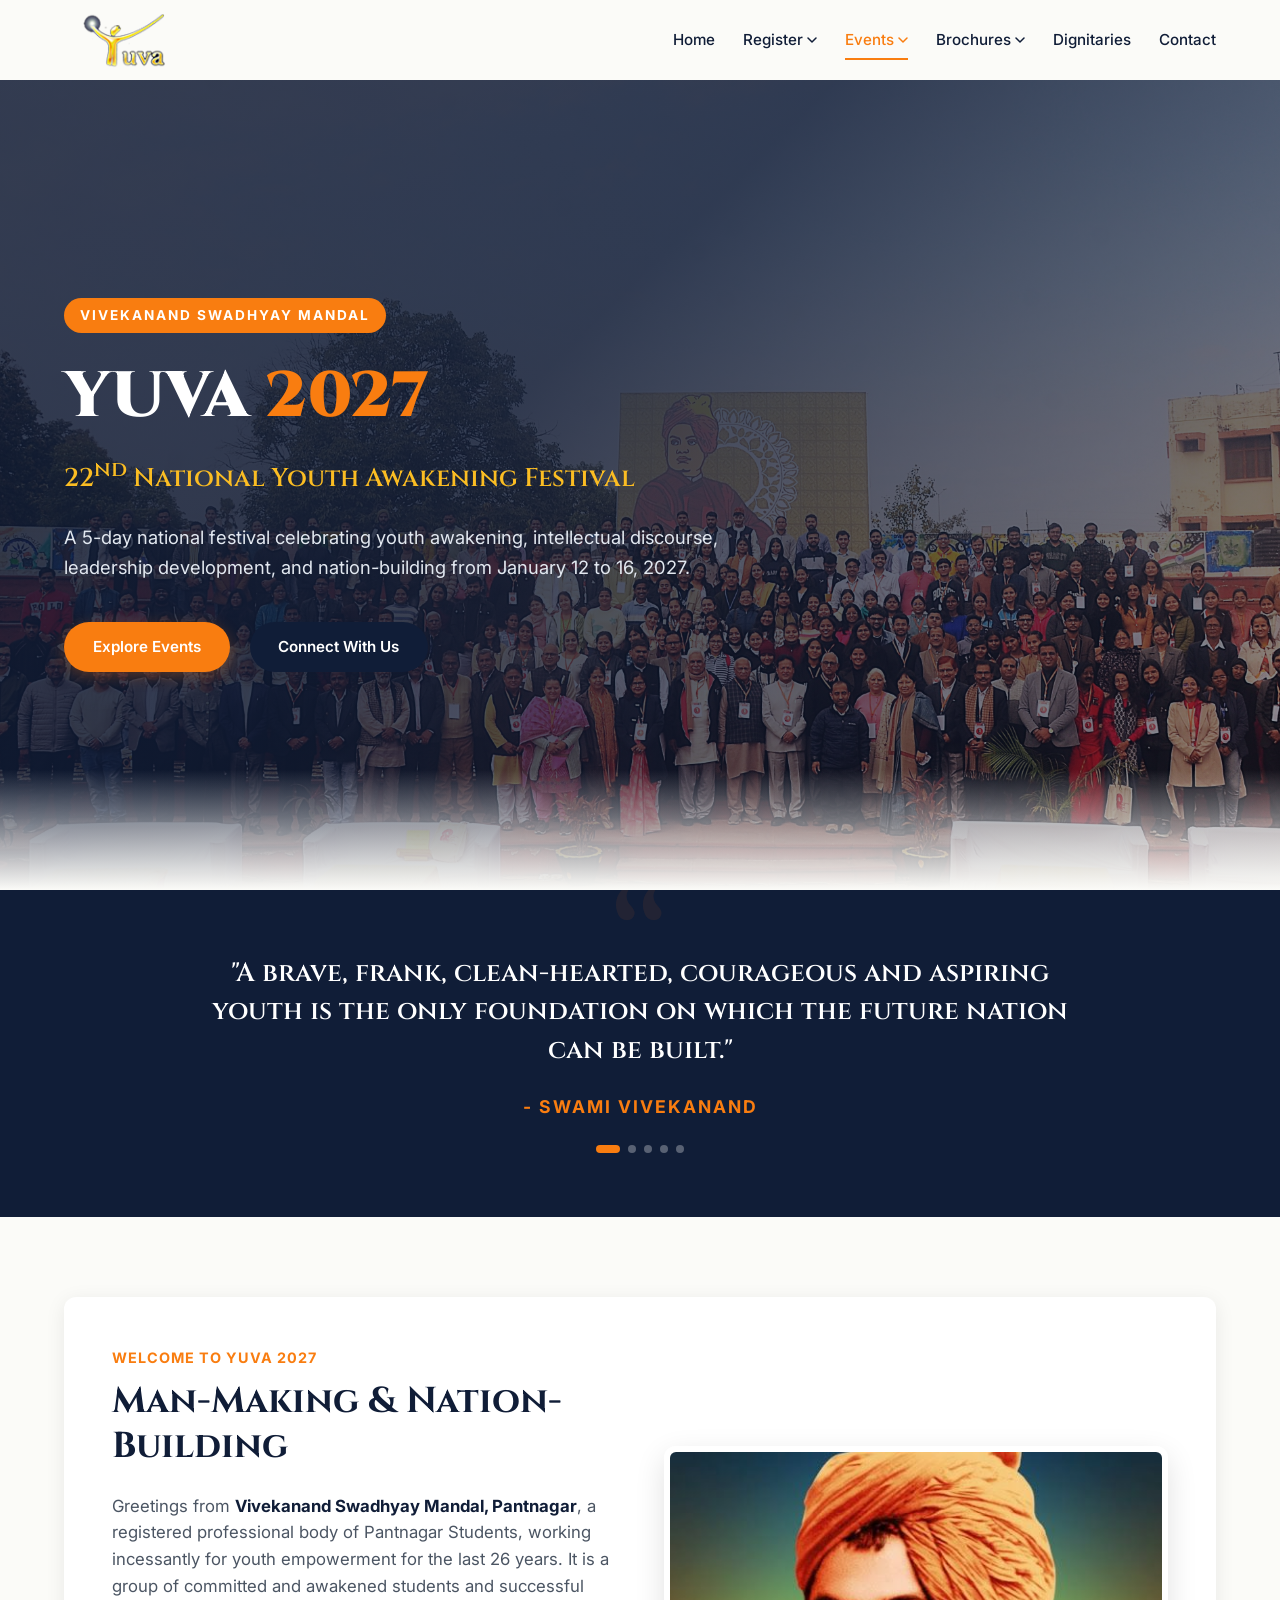
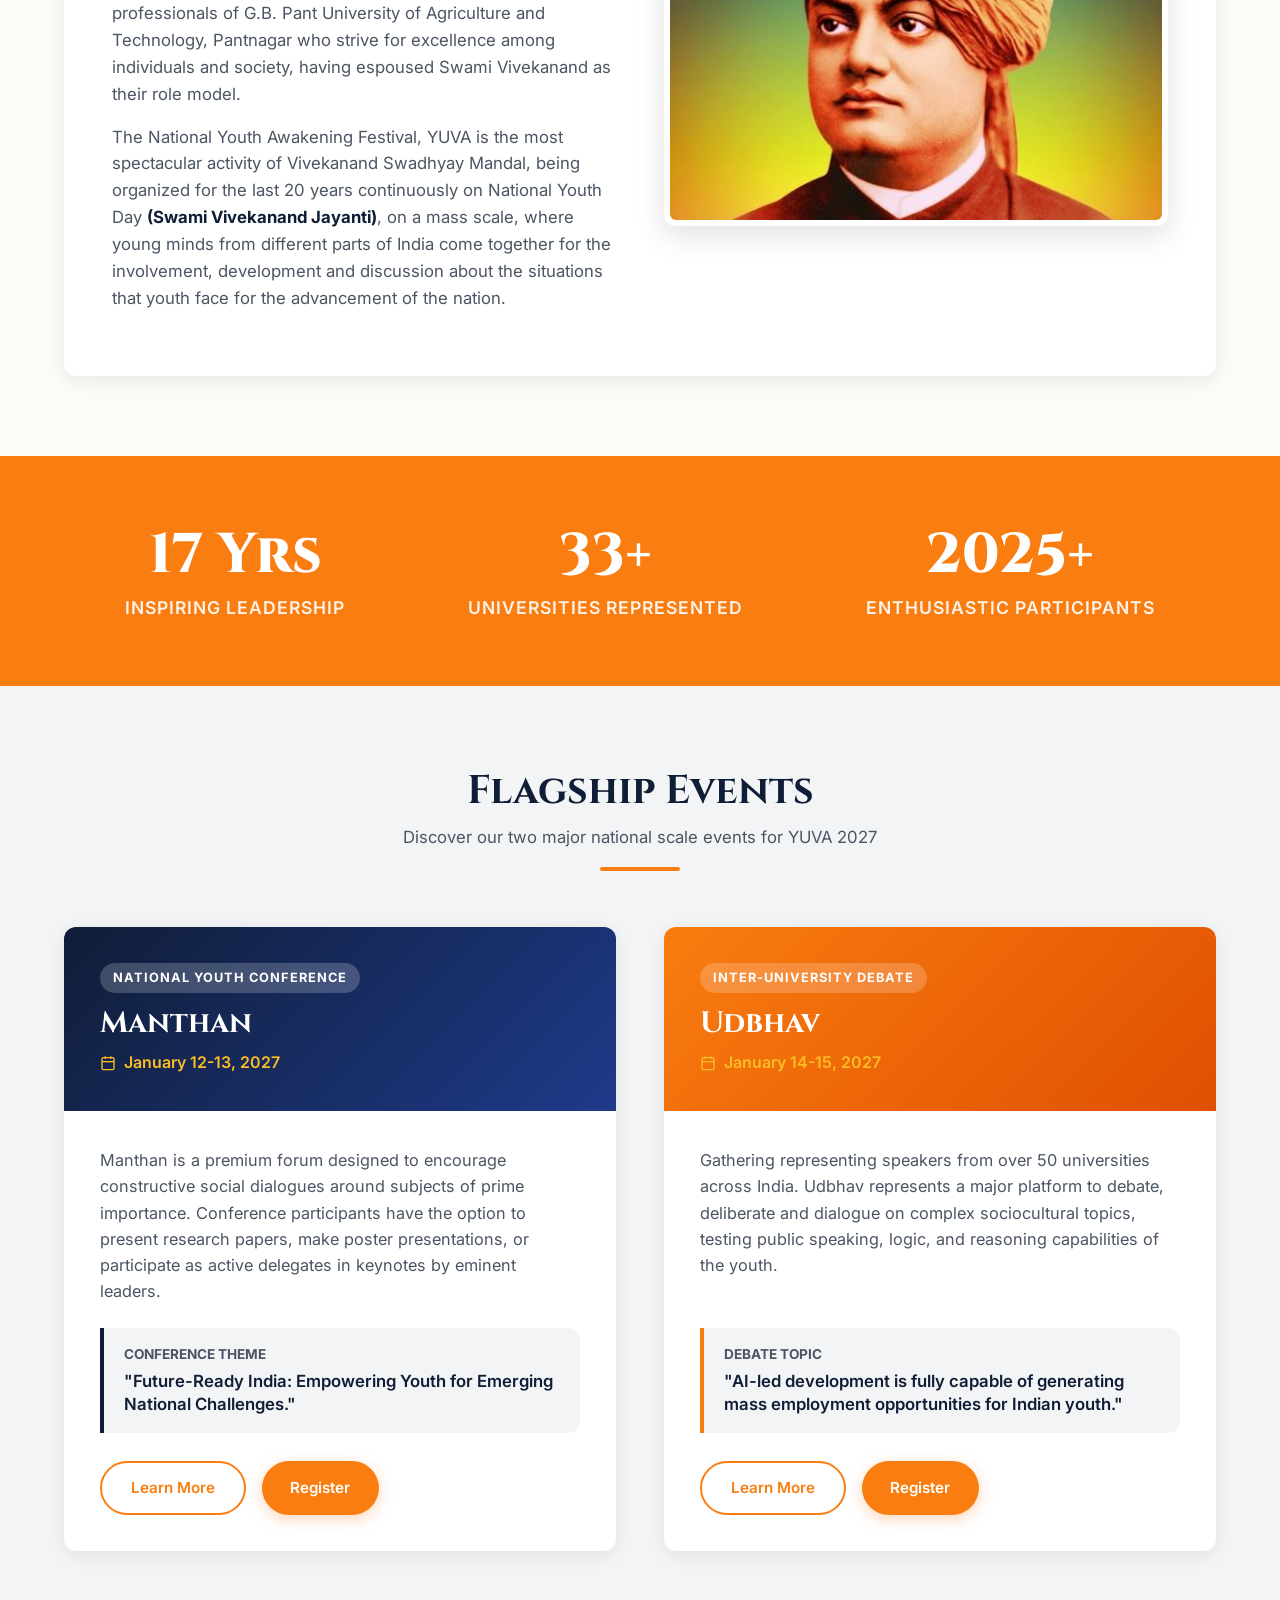
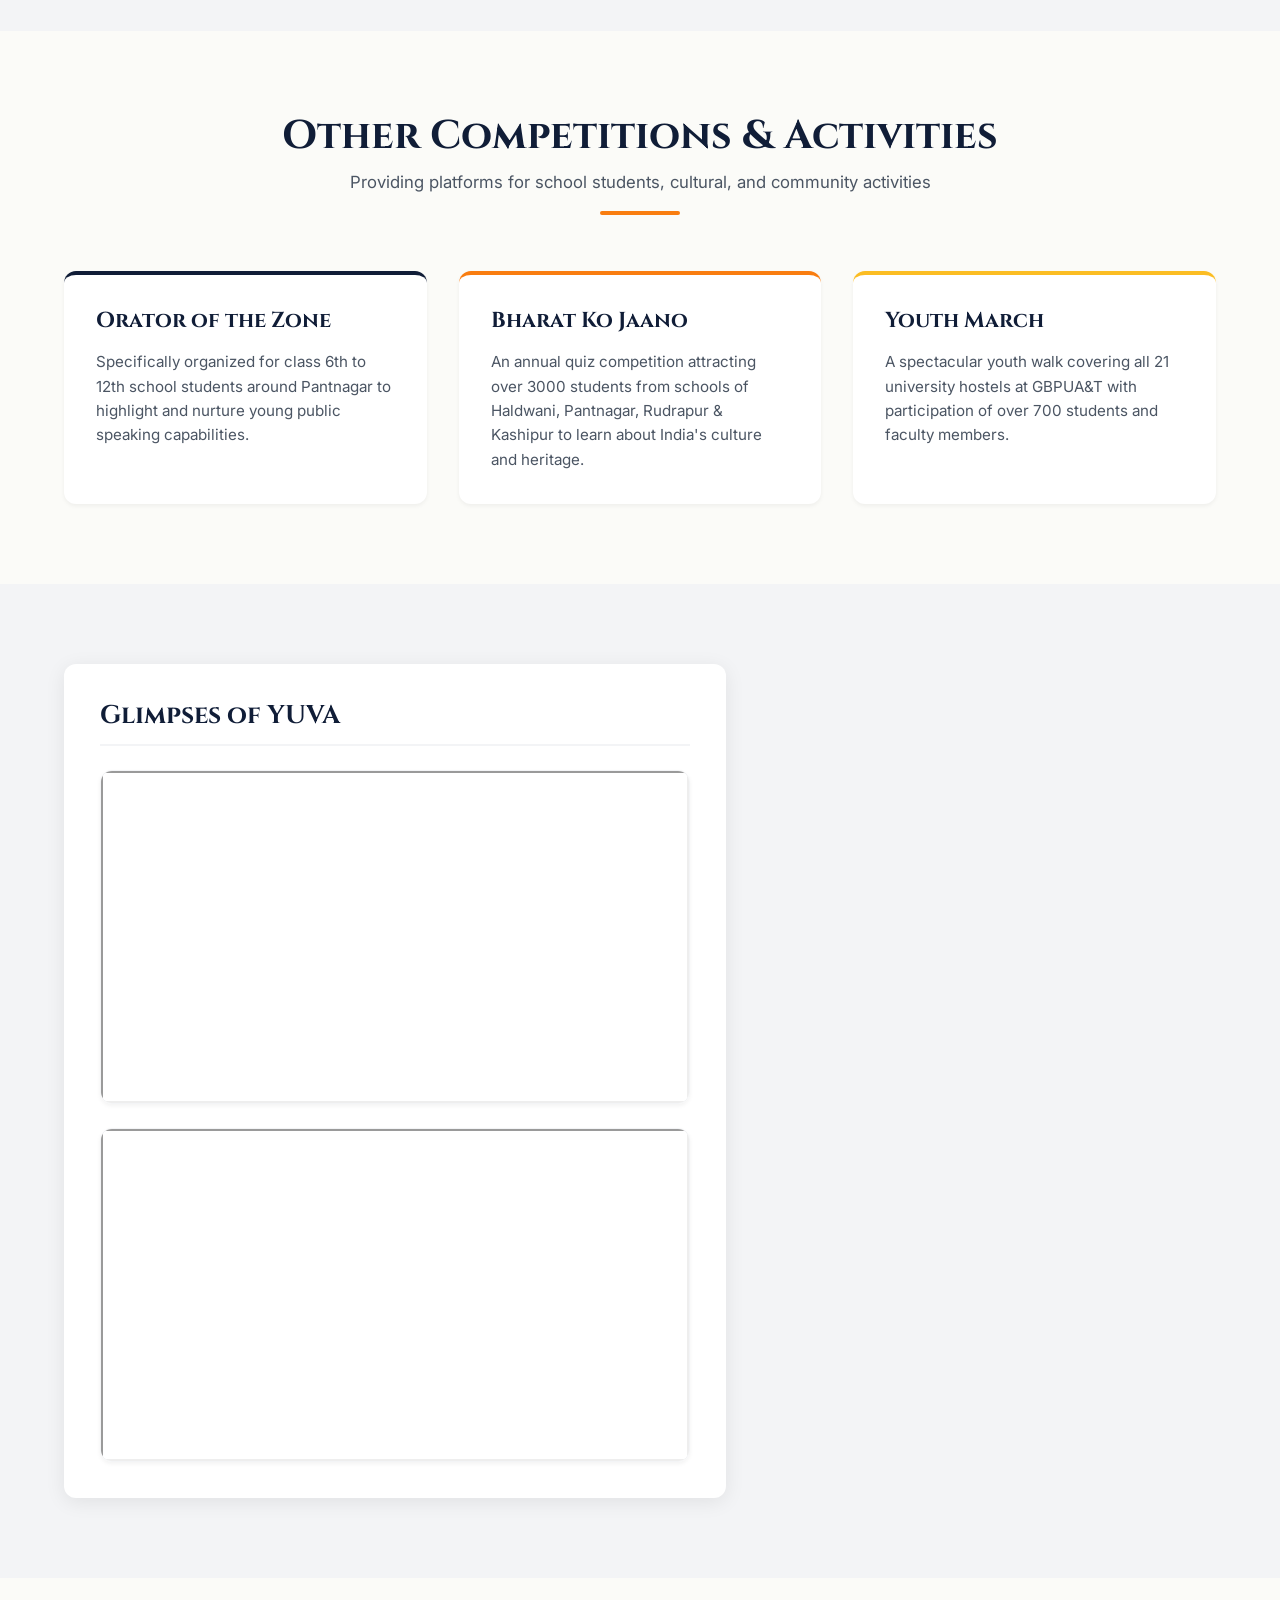
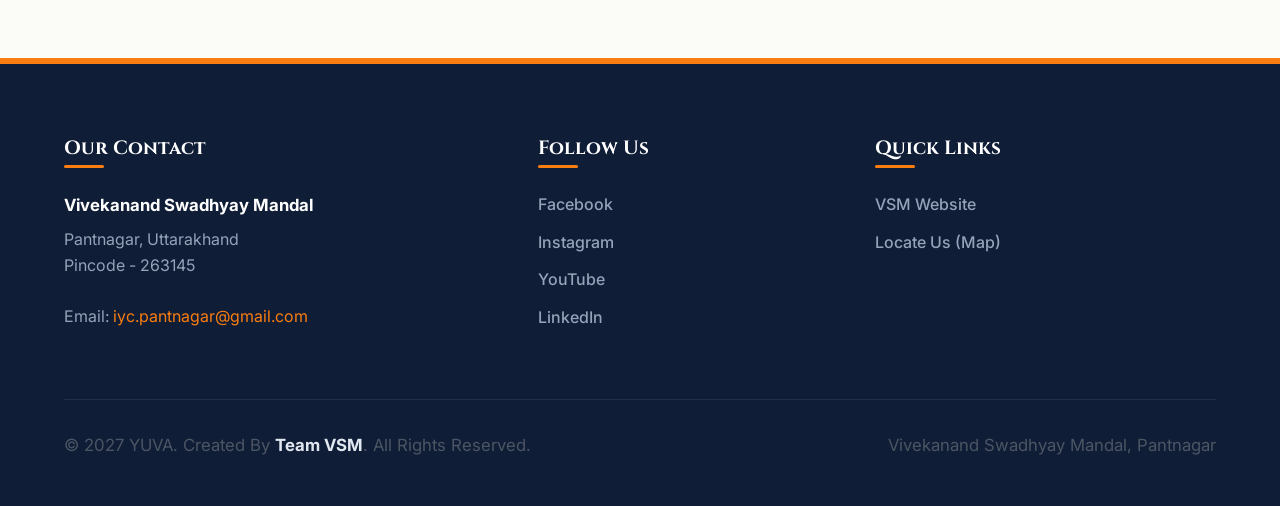
==== index.html @ a9976092 "Update this year's info" ====
<!DOCTYPE html>
<html lang="en">

<head>
  <meta charset="utf-8">
  <title>YUVA 2027 | National Youth Awakening Festival</title>
  <meta name="viewport" content="width=device-width, initial-scale=1.0" />
  <meta name="description"
    content="YUVA 2027 - 22nd National Youth Awakening Festival organized by Vivekanand Swadhyay Mandal, GBPUA&T Pantnagar. Commemorating Swami Vivekanand and Netaji Subhas Chandra Bose." />
  <link rel="icon" type="image/png" href="img/icon.png">
  <link rel="apple-touch-icon" type="image/png" href="img/icon.png" />

  <!-- Custom Modern Stylesheet -->
  <link href="css/style.css" rel="stylesheet" />
</head>

<body>
  <!-- Header / Navigation -->
  <header>
    <div class="container">
      <a class="logo" href="index.html">
        <img src="img/logo.png" alt="YUVA Logo" />
      </a>

      <!-- Hamburger Menu for Mobile -->
      <button class="hamburger" aria-label="Toggle Navigation">
        <span></span>
        <span></span>
        <span></span>
      </button>

      <!-- Nav Menu -->
      <ul class="nav-menu">
        <li class="nav-item"><a class="nav-link" href="index.html">Home</a></li>
        <li class="nav-item dropdown">
          <a class="nav-link" href="#">Register <svg width="10" height="6" viewBox="0 0 10 6" fill="none">
              <path d="M1 1L5 5L9 1" stroke="currentColor" stroke-width="1.5" stroke-linecap="round"
                stroke-linejoin="round" />
            </svg></a>
          <ul class="nav-dropdown">
            <li class="nav-dropdown-item"><a href="https://forms.gle/6RnbJbcr39h3rUw48" target="_blank">National Youth
                Conference</a></li>
            <li class="nav-dropdown-item"><a href="https://forms.gle/JZ5s1Binujg3w5mx8" target="_blank">Paper
                Submission</a></li>
            <li class="nav-dropdown-item"><a href="https://forms.gle/M331NjromxwtMoQBA" target="_blank">National
                Debate</a></li>
          </ul>
        </li>
        <li class="nav-item dropdown active">
          <a class="nav-link" href="#">Events <svg width="10" height="6" viewBox="0 0 10 6" fill="none">
              <path d="M1 1L5 5L9 1" stroke="currentColor" stroke-width="1.5" stroke-linecap="round"
                stroke-linejoin="round" />
            </svg></a>
          <ul class="nav-dropdown">
            <li class="nav-dropdown-item"><a href="conference.html">National Youth Conference</a></li>
            <li class="nav-dropdown-item"><a href="debate.html">National Debate</a></li>
          </ul>
        </li>
        <li class="nav-item dropdown">
          <a class="nav-link" href="#">Brochures <svg width="10" height="6" viewBox="0 0 10 6" fill="none">
              <path d="M1 1L5 5L9 1" stroke="currentColor" stroke-width="1.5" stroke-linecap="round"
                stroke-linejoin="round" />
            </svg></a>
          <ul class="nav-dropdown">
            <li class="nav-dropdown-item">
              <a href="docs/YUVA26_Manthan_Brochure.pdf" target="_blank">
                National Youth Conference
              </a>
            </li>
            <li class="nav-dropdown-item">
              <a href="docs/YUVA26_Udbhav_Brochure.pdf" target="_blank">
                National Debate</a>
            </li>
          </ul>
        </li>
        <li class="nav-item"><a class="nav-link" href="dignitaries.html">Dignitaries</a></li>
        <li class="nav-item"><a class="nav-link" href="contact.html">Contact</a></li>
      </ul>
    </div>
  </header>

  <!-- Hero Section -->
  <section class="hero">
    <div class="container">
      <div class="hero-content">
        <span class="hero-tag">Vivekanand Swadhyay Mandal</span>
        <h1>YUVA <span>2027</span></h1>
        <div class="hero-subtitle">22<sup>nd</sup> National Youth Awakening Festival</div>
        <p>A 5-day national festival celebrating youth awakening, intellectual discourse, leadership development, and
          nation-building from January 12 to 16, 2027.</p>
        <div class="hero-ctas">
          <a href="#events" class="btn btn-primary">Explore Events</a>
          <a href="contact.html" class="btn btn-secondary">Connect With Us</a>
        </div>
      </div>
    </div>
  </section>

  <!-- Quote Strip Section -->
  <section class="quote-strip">
    <div class="container">
      <div class="quote-slider">
        <div class="quote-slide active">
          <p class="quote-text">"A brave, frank, clean-hearted, courageous and aspiring youth is the only foundation on
            which the future nation can be built."</p>
          <div class="quote-author">- Swami Vivekanand</div>
        </div>
        <div class="quote-slide">
          <p class="quote-text">"Take up one idea. Make that one idea your life – think of it, dream of it, live on that
            idea. Let the brain, muscles, nerves, every part of your body, be full of that idea, and just leave every
            other idea alone. This is the way to success."</p>
          <div class="quote-author">- Swami Vivekanand</div>
        </div>
        <div class="quote-slide">
          <p class="quote-text">"My hope of the future lies in the youths of character — intelligent, renouncing all for
            the service of others, and obedient — who can sacrifice their lives in working out my ideas and thereby do
            good to themselves and the country at large."</p>
          <div class="quote-author">- Swami Vivekanand</div>
        </div>
        <div class="quote-slide">
          <p class="quote-text">"Strength is Life, Weakness is Death. Expansion is Life, Contraction is Death. Love is
            Life, Hatred is Death."</p>
          <div class="quote-author">- Swami Vivekanand</div>
        </div>
        <div class="quote-slide">
          <p class="quote-text">"All the powers in the universe are already ours. It is we who have put our hands before
            our eyes and cry that it is dark."</p>
          <div class="quote-author">- Swami Vivekanand</div>
        </div>
      </div>
      <div class="quote-dots"></div>
    </div>
  </section>

  <!-- Welcome / About Section -->
  <section class="section-padding" id="about">
    <div class="container">
      <div class="about-box grid-2">
        <div>
          <span
            style="font-weight: 700; color: var(--saffron); text-transform: uppercase; letter-spacing: 1px; font-size: 0.9rem;">Welcome
            to YUVA 2027</span>
          <h2 style="margin: 0.5rem 0 1.5rem; text-align: left;">Man-Making & Nation-Building</h2>
          <p>Greetings from <strong>Vivekanand Swadhyay Mandal, Pantnagar</strong>, a registered professional body of
            Pantnagar Students, working incessantly for youth empowerment for the last 26 years. It is a group of
            committed and awakened students and successful professionals of G.B. Pant University of Agriculture and
            Technology, Pantnagar who strive for excellence among individuals and society, having espoused Swami
            Vivekanand as their role model.</p>
          <p>The National Youth Awakening Festival, YUVA is the most spectacular activity of Vivekanand Swadhyay Mandal,
            being organized for the last 20 years continuously on National Youth Day <strong>(Swami Vivekanand
              Jayanti)</strong>, on a mass scale, where young minds from different parts of India come together for the
            involvement, development and discussion about the situations that youth face for the advancement of the
            nation.</p>
        </div>
        <div class="about-img">
          <img src="img/sv2.jpg" alt="Swami Vivekanand Portrait" />
        </div>
      </div>
    </div>
  </section>

  <!-- Stats Grid Section -->
  <section class="stats-section">
    <div class="container">
      <div class="stats-grid">
        <div class="stat-item">
          <h3 class="counter" data-target="26" data-suffix=" Yrs">26 Yrs</h3>
          <p>Inspiring Leadership</p>
        </div>
        <div class="stat-item">
          <h3 class="counter" data-target="50" data-suffix="+">50+</h3>
          <p>Universities Represented</p>
        </div>
        <div class="stat-item">
          <h3 class="counter" data-target="3000" data-suffix="+">3000+</h3>
          <p>Enthusiastic Participants</p>
        </div>
      </div>
    </div>
  </section>

  <!-- Major Events Section -->
  <section class="section-padding events-section" id="events">
    <div class="container">
      <div class="section-title">
        <h2>Flagship Events</h2>
        <p>Discover our two major national scale events for YUVA 2027</p>
      </div>

      <div class="event-cards-container">
        <!-- Event Card 1: Manthan -->
        <div class="event-card">
          <div class="event-card-header manthan">
            <span class="event-card-tag">National Youth Conference</span>
            <h3>Manthan</h3>
            <div class="event-date-badge">
              <svg width="16" height="16" viewBox="0 0 24 24" fill="none" stroke="currentColor" stroke-width="2">
                <rect x="3" y="4" width="18" height="18" rx="2" ry="2"></rect>
                <line x1="16" y1="2" x2="16" y2="6"></line>
                <line x1="8" y1="2" x2="8" y2="6"></line>
                <line x1="3" y1="10" x2="21" y2="10"></line>
              </svg>
              January 12-13, 2027
            </div>
          </div>
          <div class="event-card-body">
            <p>Manthan is a premium forum designed to encourage constructive social dialogues around subjects of prime
              importance. Conference participants have the option to present research papers, make poster presentations,
              or participate as active delegates in keynotes by eminent leaders.</p>
            <div class="theme-box navy-border">
              <span>Conference Theme</span>
              <h4>"Future-Ready India: Empowering Youth for Emerging National Challenges."</h4>
            </div>
            <div class="event-card-footer">
              <a href="conference.html" class="btn btn-outline">Learn More</a>
              <a href="https://forms.gle/6RnbJbcr39h3rUw48" target="_blank" class="btn btn-primary">Register</a>
            </div>
          </div>
        </div>

        <!-- Event Card 2: Udbhav -->
        <div class="event-card">
          <div class="event-card-header udbhav">
            <span class="event-card-tag">Inter-University Debate</span>
            <h3>Udbhav</h3>
            <div class="event-date-badge">
              <svg width="16" height="16" viewBox="0 0 24 24" fill="none" stroke="currentColor" stroke-width="2">
                <rect x="3" y="4" width="18" height="18" rx="2" ry="2"></rect>
                <line x1="16" y1="2" x2="16" y2="6"></line>
                <line x1="8" y1="2" x2="8" y2="6"></line>
                <line x1="3" y1="10" x2="21" y2="10"></line>
              </svg>
              January 14-15, 2027
            </div>
          </div>
          <div class="event-card-body">
            <p>Gathering representing speakers from over 50 universities across India. Udbhav represents a major
              platform to debate, deliberate and dialogue on complex sociocultural topics, testing public speaking,
              logic, and reasoning capabilities of the youth.</p>
            <div class="theme-box">
              <span>Debate Topic</span>
              <h4>"AI-led development is fully capable of generating mass employment opportunities for Indian youth."
              </h4>
            </div>
            <div class="event-card-footer">
              <a href="debate.html" class="btn btn-outline">Learn More</a>
              <a href="https://forms.gle/M331NjromxwtMoQBA" target="_blank" class="btn btn-primary">Register</a>
            </div>
          </div>
        </div>
      </div>
    </div>
  </section>

  <!-- Other Events Grid -->
  <section class="section-padding">
    <div class="container">
      <div class="section-title">
        <h2>Other Competitions & Activities</h2>
        <p>Providing platforms for school students, cultural, and community activities</p>
      </div>

      <div class="other-events-grid">
        <div class="other-event-card">
          <h3>Orator of the Zone</h3>
          <p>Specifically organized for class 6th to 12th school students around Pantnagar to highlight and nurture
            young public speaking capabilities.</p>
        </div>
        <div class="other-event-card">
          <h3>Bharat Ko Jaano</h3>
          <p>An annual quiz competition attracting over 3000 students from schools of Haldwani, Pantnagar, Rudrapur &
            Kashipur to learn about India's culture and heritage.</p>
        </div>
        <div class="other-event-card">
          <h3>Youth March</h3>
          <p>A spectacular youth walk covering all 21 university hostels at GBPUA&T with participation of over 700
            students and faculty members.</p>
        </div>
      </div>
    </div>
  </section>

  <!-- News & Video Section -->
  <section class="section-padding" style="background-color: var(--gray-light);" id="register">
    <div class="container">
      <div class="dashboard-grid">
        <!-- Video Glimpses -->
        <div class="dashboard-card">
          <h3>Glimpses of YUVA</h3>
          <div class="video-showcase">
            <div class="video-wrapper">
              <iframe src="https://www.youtube.com/embed/DH2M2ppnOts" title="YUVA Festival Overview"
                allowfullscreen></iframe>
            </div>
            <div class="video-wrapper">
              <iframe src="https://www.youtube.com/embed/sr5gLpqZfJk" title="YUVA Celebrations highlights"
                allowfullscreen></iframe>
            </div>
          </div>
        </div>
      </div>
    </div>
  </section>

  <!-- Footer -->
  <footer>
    <div class="container">
      <div class="footer-grid">
        <!-- Contact Col -->
        <div class="footer-col">
          <h5>Our Contact</h5>
          <address>
            <p style="color: var(--white); font-weight: 700; margin-bottom: 0.5rem;">Vivekanand Swadhyay Mandal</p>
            Pantnagar, Uttarakhand<br>
            Pincode - 263145<br><br>
            Email: <a href="mailto:iyc.pantnagar@gmail.com" style="color: var(--saffron);">iyc.pantnagar@gmail.com</a>
          </address>
        </div>
        <!-- Social Col -->
        <div class="footer-col">
          <h5>Follow Us</h5>
          <ul class="footer-links">
            <li><a href="https://www.facebook.com/yuva.pantnagar" target="_blank">Facebook</a></li>
            <li><a href="https://www.instagram.com/vsmpantnagar/" target="_blank">Instagram</a></li>
            <li><a href="https://www.youtube.com/user/vsmpantnagarchannel" target="_blank">YouTube</a></li>
            <li><a href="https://www.linkedin.com/company/vivekananda-swadhyay-mandal" target="_blank">LinkedIn</a></li>
          </ul>
        </div>
        <!-- Quick Links -->
        <div class="footer-col">
          <h5>Quick Links</h5>
          <ul class="footer-links">
            <li><a href="https://www.vsmpantnagar.org" target="_blank">VSM Website</a></li>
            <li><a
                href="https://www.google.com/maps/place/G.B.+Pant+University+Of+Agriculture+And+Technology/@29.0228673,79.4857472,17z/data=!3m1!4b1!4m5!3m4!1s0x39091c4086dd02cb:0x39248f0543ed8f5a!8m2!3d29.0228626!4d79.4879412?hl=en-US"
                target="_blank">Locate Us (Map)</a></li>
          </ul>
        </div>
      </div>

      <div class="footer-bottom">
        <p>&copy; 2027 YUVA. Created By <strong>Team VSM</strong>. All Rights Reserved.</p>
        <p>Vivekanand Swadhyay Mandal, Pantnagar</p>
      </div>
    </div>
  </footer>

  <!-- Scroll to Top Button -->
  <a href="#" class="scrollup" aria-label="Scroll to top">
    <svg viewBox="0 0 24 24">
      <path d="M4 12l1.41 1.41L11 7.83V20h2V7.83l5.58 5.59L20 12l-8-8-8 8z" />
    </svg>
  </a>

  <!-- Shared Javascript -->
  <script src="js/main.js"></script>
</body>

</html>
---- css/style.css ----
/* ==========================================================================
   YUVA 2026 Website Stylesheet
   Created By: Antigravity Code Assistant & VSM Team
   ========================================================================== */

/* Google Fonts Import */
@import url('https://fonts.googleapis.com/css2?family=Cinzel:wght@400;600;700;900&family=Inter:wght@300;400;500;600;700;800&display=swap');

/* Color Variables & Styling Tokens */
:root {
  /* Color Palette */
  --saffron-hsl: 28, 95%, 52%;
  --saffron: hsl(var(--saffron-hsl));
  --saffron-hover: hsl(28, 95%, 45%);
  --saffron-light: hsla(var(--saffron-hsl), 0.1);
  
  --navy-hsl: 220, 55%, 14%;
  --navy: hsl(var(--navy-hsl));
  --navy-hover: hsl(220, 55%, 10%);
  --navy-light: hsla(var(--navy-hsl), 0.05);
  
  --gold-hsl: 43, 96%, 56%;
  --gold: hsl(var(--gold-hsl));
  --gold-hover: hsl(43, 96%, 48%);
  
  --cream: #fbfbf8;
  --white: #ffffff;
  --gray-light: #f3f4f6;
  --gray-medium: #d1d5db;
  --gray-dark: #4b5563;
  --text-dark: #1e293b;
  --text-light: #f8fafc;
  
  /* Layout & Design System variables */
  --container-width: 1200px;
  --header-height: 80px;
  --border-radius: 12px;
  --shadow-sm: 0 2px 4px rgba(0,0,0,0.05);
  --shadow-md: 0 4px 20px rgba(0,0,0,0.08);
  --shadow-lg: 0 10px 30px rgba(0,0,0,0.12);
  --transition-fast: 0.2s ease;
  --transition-normal: 0.3s ease;
  --transition-slow: 0.5s cubic-bezier(0.4, 0, 0.2, 1);
  --glass: rgba(255, 255, 255, 0.06);
  --glass-border: rgba(255, 255, 255, 0.12);
  --glass-navy: rgba(16, 28, 54, 0.85);
}

/* CSS Reset */
*, *::before, *::after {
  box-sizing: border-box;
  margin: 0;
  padding: 0;
}

html {
  font-size: 16px;
  scroll-behavior: smooth;
}

body {
  font-family: 'Inter', sans-serif;
  background-color: var(--cream);
  color: var(--text-dark);
  line-height: 1.6;
  overflow-x: hidden;
  -webkit-font-smoothing: antialiased;
}

/* Typography */
h1, h2, h3, h4, h5, h6 {
  font-family: 'Cinzel', serif;
  font-weight: 700;
  line-height: 1.25;
  color: var(--navy);
}

h1 { font-size: 2.75rem; }
h2 { font-size: 2.25rem; }
h3 { font-size: 1.75rem; }
h4 { font-size: 1.35rem; }

p {
  margin-bottom: 1rem;
  font-weight: 400;
  color: var(--gray-dark);
  font-size: 1.05rem;
}

strong {
  font-weight: 700;
  color: var(--navy);
}

a {
  color: var(--saffron);
  text-decoration: none;
  transition: color var(--transition-fast);
}

a:hover {
  color: var(--saffron-hover);
}

/* Grid & Layout Utilities */
.container {
  width: 100%;
  max-width: var(--container-width);
  margin: 0 auto;
  padding: 0 1.5rem;
}

.section-padding {
  padding: 5rem 0;
}

.section-title {
  text-align: center;
  margin-bottom: 3.5rem;
  position: relative;
}

.section-title h2 {
  font-size: 2.5rem;
  color: var(--navy);
  margin-bottom: 0.5rem;
}

.section-title::after {
  content: '';
  display: block;
  width: 80px;
  height: 4px;
  background: var(--saffron);
  margin: 1rem auto 0;
  border-radius: 2px;
}

.grid-2 {
  display: grid;
  grid-template-columns: repeat(2, 1fr);
  gap: 3rem;
  align-items: center;
}

.grid-3 {
  display: grid;
  grid-template-columns: repeat(3, 1fr);
  gap: 2rem;
}

.grid-4 {
  display: grid;
  grid-template-columns: repeat(4, 1fr);
  gap: 1.5rem;
}

/* Buttons */
.btn {
  display: inline-flex;
  align-items: center;
  justify-content: center;
  padding: 0.8rem 1.8rem;
  font-family: 'Inter', sans-serif;
  font-weight: 600;
  font-size: 0.95rem;
  border-radius: 30px;
  border: none;
  cursor: pointer;
  transition: all var(--transition-normal);
  gap: 0.5rem;
}

.btn-primary {
  background-color: var(--saffron);
  color: var(--white);
  box-shadow: 0 4px 15px rgba(249, 115, 22, 0.3);
}

.btn-primary:hover {
  background-color: var(--saffron-hover);
  color: var(--white);
  transform: translateY(-2px);
  box-shadow: 0 6px 20px rgba(249, 115, 22, 0.4);
}

.btn-secondary {
  background-color: var(--navy);
  color: var(--white);
  box-shadow: 0 4px 15px rgba(16, 28, 54, 0.2);
}

.btn-secondary:hover {
  background-color: var(--navy-hover);
  color: var(--white);
  transform: translateY(-2px);
  box-shadow: 0 6px 20px rgba(16, 28, 54, 0.3);
}

.btn-outline {
  background-color: transparent;
  border: 2px solid var(--saffron);
  color: var(--saffron);
}

.btn-outline:hover {
  background-color: var(--saffron);
  color: var(--white);
  transform: translateY(-2px);
}

.btn-sm {
  padding: 0.5rem 1.2rem;
  font-size: 0.85rem;
}

/* Sticky Header */
header {
  position: sticky;
  top: 0;
  left: 0;
  width: 100%;
  height: var(--header-height);
  background-color: rgba(251, 251, 248, 0.95);
  backdrop-filter: blur(10px);
  z-index: 1000;
  box-shadow: none;
  transition: background-color var(--transition-fast), box-shadow var(--transition-fast);
}

header.scrolled {
  background-color: var(--white);
  box-shadow: var(--shadow-md);
}

header .container {
  display: flex;
  align-items: center;
  justify-content: space-between;
  height: 100%;
}

.logo img {
  height: 55px;
  display: block;
}

/* Navigation Links */
.nav-menu {
  display: flex;
  align-items: center;
  list-style: none;
  gap: 1.75rem;
}

.nav-item {
  position: relative;
}

.nav-link {
  font-family: 'Inter', sans-serif;
  font-weight: 500;
  font-size: 0.95rem;
  color: var(--navy);
  padding: 0.5rem 0;
  transition: color var(--transition-fast);
  display: flex;
  align-items: center;
  gap: 0.25rem;
}

.nav-link:hover, .nav-item.active .nav-link {
  color: var(--saffron);
}

/* Nav Link Underline Effect */
.nav-link::after {
  content: '';
  position: absolute;
  bottom: 0;
  left: 0;
  width: 0;
  height: 2px;
  background-color: var(--saffron);
  transition: width var(--transition-fast);
}

.nav-link:hover::after, .nav-item.active .nav-link::after {
  width: 100%;
}

.nav-link.btn::after {
  display: none;
}

/* Dropdown styling */
.nav-dropdown {
  position: absolute;
  top: 100%;
  left: 50%;
  transform: translateX(-50%) translateY(10px);
  background-color: var(--white);
  border-radius: var(--border-radius);
  box-shadow: var(--shadow-lg);
  padding: 0.75rem 0;
  list-style: none;
  min-width: 220px;
  opacity: 0;
  visibility: hidden;
  transition: opacity var(--transition-fast), transform var(--transition-fast), visibility var(--transition-fast);
}

.nav-item:hover .nav-dropdown {
  opacity: 1;
  visibility: visible;
  transform: translateX(-50%) translateY(0);
}

.nav-dropdown-item a {
  display: block;
  padding: 0.6rem 1.5rem;
  color: var(--text-dark);
  font-weight: 500;
  font-size: 0.9rem;
  transition: background var(--transition-fast), color var(--transition-fast);
}

.nav-dropdown-item a:hover {
  background-color: var(--gray-light);
  color: var(--saffron);
}

/* Hamburger menu button */
.hamburger {
  display: none;
  background: transparent;
  border: none;
  cursor: pointer;
  z-index: 1010;
}

.hamburger span {
  display: block;
  width: 25px;
  height: 3px;
  background-color: var(--navy);
  margin: 5px 0;
  transition: var(--transition-normal);
  border-radius: 2px;
}

/* Mobile Hamburger Active Styles */
.hamburger.active span:nth-child(1) {
  transform: rotate(45deg) translate(5deg, 6deg);
}

.hamburger.active span:nth-child(2) {
  opacity: 0;
}

.hamburger.active span:nth-child(3) {
  transform: rotate(-45deg) translate(6deg, -7deg);
}

/* Cinematic Hero Section */
.hero {
  position: relative;
  height: 90vh;
  min-height: 600px;
  background: linear-gradient(135deg, var(--glass-navy) 40%, rgba(10, 18, 38, 0.4)), url('../img/YUVA_25.JPG') center center / cover no-repeat;
  display: flex;
  align-items: center;
  color: var(--text-light);
}

.hero::after {
  content: '';
  position: absolute;
  bottom: 0;
  left: 0;
  width: 100%;
  height: 120px;
  background: linear-gradient(to top, var(--cream), transparent);
  pointer-events: none;
}

.hero-content {
  max-width: 700px;
  z-index: 2;
  position: relative;
}

.hero-tag {
  display: inline-block;
  background-color: var(--saffron);
  color: var(--white);
  padding: 0.4rem 1rem;
  font-weight: 700;
  font-size: 0.85rem;
  border-radius: 30px;
  text-transform: uppercase;
  letter-spacing: 2px;
  margin-bottom: 1.5rem;
  animation: fadeInUp 0.8s var(--transition-slow);
}

.hero-content h1 {
  color: var(--white);
  font-size: 4rem;
  font-weight: 900;
  margin-bottom: 1rem;
  animation: fadeInUp 1s var(--transition-slow) 0.1s both;
}

.hero-content h1 span {
  color: var(--saffron);
}

.hero-subtitle {
  font-size: 1.6rem;
  font-family: 'Cinzel', serif;
  font-weight: 600;
  color: var(--gold);
  margin-bottom: 1.5rem;
  animation: fadeInUp 1s var(--transition-slow) 0.2s both;
}

.hero-content p {
  color: #e2e8f0;
  font-size: 1.15rem;
  margin-bottom: 2.5rem;
  animation: fadeInUp 1s var(--transition-slow) 0.3s both;
}

.hero-ctas {
  display: flex;
  gap: 1.25rem;
  animation: fadeInUp 1s var(--transition-slow) 0.4s both;
}

/* Quotes Strip */
.quote-strip {
  background-color: var(--navy);
  padding: 4rem 0;
  text-align: center;
  position: relative;
  overflow: hidden;
}

.quote-strip::before {
  content: '“';
  position: absolute;
  top: -10px;
  left: 50%;
  transform: translateX(-50%);
  font-family: 'Cinzel', serif;
  font-size: 12rem;
  color: rgba(249, 115, 22, 0.08);
  line-height: 1;
}

.quote-slider {
  max-width: 900px;
  margin: 0 auto;
  position: relative;
}

.quote-slide {
  display: none;
  animation: fadeIn 0.6s ease-in-out;
}

.quote-slide.active {
  display: block;
}

.quote-text {
  font-family: 'Cinzel', serif;
  font-size: 1.65rem;
  color: var(--white);
  line-height: 1.45;
  margin-bottom: 1.5rem;
  font-weight: 600;
}

.quote-author {
  font-size: 1.1rem;
  color: var(--saffron);
  font-weight: 700;
  letter-spacing: 2px;
  text-transform: uppercase;
}

/* Carousel dots for quote strip */
.quote-dots {
  display: flex;
  justify-content: center;
  gap: 0.5rem;
  margin-top: 1.5rem;
}

.quote-dot {
  width: 8px;
  height: 8px;
  border-radius: 50%;
  background-color: rgba(255, 255, 255, 0.3);
  border: none;
  cursor: pointer;
  transition: all var(--transition-fast);
}

.quote-dot.active {
  background-color: var(--saffron);
  width: 24px;
  border-radius: 4px;
}

/* About VSM Section */
.about-box {
  background: var(--white);
  border-radius: var(--border-radius);
  padding: 3rem;
  box-shadow: var(--shadow-md);
}

.about-img {
  border-radius: var(--border-radius);
  overflow: hidden;
  box-shadow: var(--shadow-lg);
  border: 6px solid var(--white);
  height: 380px;
}

.about-img img {
  width: 100%;
  height: 100%;
  object-fit: cover;
  transition: transform var(--transition-slow);
}

.about-img:hover img {
  transform: scale(1.05);
}

/* Stats Counter Section */
.stats-section {
  background-color: var(--saffron);
  padding: 4rem 0;
  color: var(--white);
}

.stats-grid {
  display: flex;
  justify-content: space-around;
  text-align: center;
  align-items: center;
}

.stat-item h3 {
  font-size: 3.5rem;
  font-weight: 800;
  color: var(--white);
  margin-bottom: 0.25rem;
}

.stat-item p {
  color: rgba(255, 255, 255, 0.9);
  font-size: 1.1rem;
  font-weight: 600;
  text-transform: uppercase;
  letter-spacing: 1px;
  margin: 0;
}

/* Card Styling for major events */
.events-section {
  background-color: var(--gray-light);
}

.event-cards-container {
  display: grid;
  grid-template-columns: 1fr 1fr;
  gap: 3rem;
  margin-top: 2rem;
}

.event-card {
  background-color: var(--white);
  border-radius: var(--border-radius);
  overflow: hidden;
  box-shadow: var(--shadow-md);
  transition: all var(--transition-normal);
  display: flex;
  flex-direction: column;
}

.event-card:hover {
  transform: translateY(-8px);
  box-shadow: var(--shadow-lg);
}

.event-card-header {
  padding: 2.25rem;
  color: var(--white);
  position: relative;
}

.event-card-header.manthan {
  background: linear-gradient(135deg, var(--navy) 0%, #1e3a8a 100%);
}

.event-card-header.udbhav {
  background: linear-gradient(135deg, var(--saffron) 0%, #e04f00 100%);
}

.event-card-tag {
  display: inline-block;
  font-size: 0.8rem;
  font-weight: 700;
  background-color: rgba(255, 255, 255, 0.2);
  padding: 0.3rem 0.8rem;
  border-radius: 20px;
  text-transform: uppercase;
  letter-spacing: 1px;
  margin-bottom: 0.75rem;
}

.event-card-header h3 {
  color: var(--white);
  font-size: 1.85rem;
  margin-bottom: 0.5rem;
}

.event-date-badge {
  font-size: 1rem;
  color: var(--gold);
  font-weight: 600;
  display: flex;
  align-items: center;
  gap: 0.5rem;
}

.event-card-body {
  padding: 2.25rem;
  display: flex;
  flex-direction: column;
  flex-grow: 1;
}

.event-card-body p {
  font-size: 1.02rem;
  color: var(--gray-dark);
  margin-bottom: 1.5rem;
  flex-grow: 1;
}

.theme-box {
  background-color: var(--gray-light);
  border-left: 4px solid var(--saffron);
  padding: 1rem 1.25rem;
  border-radius: 0 var(--border-radius) var(--border-radius) 0;
  margin-bottom: 1.75rem;
}

.theme-box.navy-border {
  border-left-color: var(--navy);
}

.theme-box span {
  display: block;
  font-size: 0.85rem;
  font-weight: 700;
  text-transform: uppercase;
  color: var(--gray-dark);
  margin-bottom: 0.25rem;
}

.theme-box h4 {
  font-size: 1.05rem;
  font-family: 'Inter', sans-serif;
  font-weight: 600;
  line-height: 1.4;
  color: var(--navy);
}

.event-card-footer {
  display: flex;
  gap: 1rem;
}

/* Other Events Grid */
.other-events-grid {
  display: grid;
  grid-template-columns: repeat(3, 1fr);
  gap: 2rem;
  margin-top: 2rem;
}

.other-event-card {
  background-color: var(--white);
  border-radius: var(--border-radius);
  padding: 2rem;
  box-shadow: var(--shadow-sm);
  border-top: 4px solid var(--navy);
  transition: all var(--transition-normal);
}

.other-event-card:nth-child(2) {
  border-top-color: var(--saffron);
}

.other-event-card:nth-child(3) {
  border-top-color: var(--gold);
}

.other-event-card:hover {
  transform: translateY(-5px);
  box-shadow: var(--shadow-md);
}

.other-event-card h3 {
  font-size: 1.35rem;
  margin-bottom: 1rem;
}

.other-event-card p {
  font-size: 0.95rem;
  color: var(--gray-dark);
  margin: 0;
}

/* Gallery & Latest News section */
.dashboard-grid {
  display: grid;
  grid-template-columns: 1.2fr 0.8fr;
  gap: 3rem;
}

.dashboard-card {
  background-color: var(--white);
  border-radius: var(--border-radius);
  padding: 2.25rem;
  box-shadow: var(--shadow-md);
}

.dashboard-card h3 {
  font-size: 1.6rem;
  margin-bottom: 1.5rem;
  border-bottom: 2px solid var(--gray-light);
  padding-bottom: 0.75rem;
}

/* News List */
.news-list {
  list-style: none;
}

.news-item {
  padding: 1.25rem 0;
  border-bottom: 1px solid var(--gray-light);
  transition: transform var(--transition-fast);
}

.news-item:last-child {
  border-bottom: none;
}

.news-item:hover {
  transform: translateX(5px);
}

.news-title {
  display: block;
  font-weight: 600;
  font-size: 1.05rem;
  color: var(--navy);
  margin-bottom: 0.5rem;
}

.news-meta {
  display: flex;
  align-items: center;
  gap: 1.5rem;
  font-size: 0.85rem;
  color: var(--gray-dark);
}

.news-date {
  font-weight: 500;
  color: var(--saffron);
}

.news-tag {
  background-color: var(--gray-light);
  padding: 0.2rem 0.6rem;
  border-radius: 4px;
  font-weight: 600;
}

/* Video Showcase */
.video-showcase {
  display: flex;
  flex-direction: column;
  gap: 1.5rem;
}

.video-wrapper {
  position: relative;
  padding-bottom: 56.25%; /* 16:9 Aspect Ratio */
  height: 0;
  overflow: hidden;
  border-radius: var(--border-radius);
  box-shadow: var(--shadow-sm);
  border: 1px solid var(--gray-light);
}

.video-wrapper iframe {
  position: absolute;
  top: 0;
  left: 0;
  width: 100%;
  height: 100%;
}

/* Dignitary Grid Cards */
.dignitaries-grid {
  display: grid;
  grid-template-columns: repeat(auto-fill, minmax(280px, 1fr));
  gap: 2rem;
  margin-top: 2rem;
}

.dignitary-card {
  background-color: var(--white);
  border-radius: var(--border-radius);
  overflow: hidden;
  box-shadow: var(--shadow-sm);
  border: 1px solid var(--gray-light);
  transition: all var(--transition-normal);
  display: flex;
  flex-direction: column;
  text-align: center;
}

.dignitary-card:hover {
  transform: translateY(-6px);
  box-shadow: var(--shadow-md);
  border-color: var(--saffron);
}

.dignitary-photo {
  height: 320px;
  overflow: hidden;
  background-color: var(--navy-light);
  position: relative;
}

.dignitary-photo img {
  width: 100%;
  height: 100%;
  object-fit: cover;
  transition: transform var(--transition-slow);
}

.dignitary-card:hover .dignitary-photo img {
  transform: scale(1.04);
}

.dignitary-info {
  padding: 1.5rem;
  flex-grow: 1;
  display: flex;
  flex-direction: column;
  justify-content: center;
}

.dignitary-info h4 {
  font-size: 1.2rem;
  color: var(--navy);
  margin-bottom: 0.5rem;
  font-family: 'Cinzel', serif;
}

.dignitary-role {
  font-size: 0.85rem;
  font-weight: 700;
  color: var(--saffron);
  text-transform: uppercase;
  letter-spacing: 1px;
  line-height: 1.4;
}

.dignitary-bio {
  font-size: 0.9rem;
  color: var(--gray-dark);
  margin-top: 0.75rem;
  line-height: 1.5;
  border-top: 1px solid var(--gray-light);
  padding-top: 0.75rem;
}

/* Past Dignitaries Accordion / Section styling */
.past-dignitaries-header {
  display: flex;
  justify-content: space-between;
  align-items: center;
  background-color: var(--navy);
  color: var(--white);
  padding: 1.5rem 2rem;
  border-radius: var(--border-radius);
  cursor: pointer;
  margin-top: 4rem;
  transition: background-color var(--transition-fast);
}

.past-dignitaries-header:hover {
  background-color: var(--navy-hover);
}

.past-dignitaries-header h3 {
  color: var(--white);
  margin: 0;
  font-size: 1.5rem;
}

.past-dignitaries-toggle-icon {
  font-size: 1.5rem;
  transition: transform var(--transition-normal);
}

.past-dignitaries-header.active .past-dignitaries-toggle-icon {
  transform: rotate(180deg);
}

.past-dignitaries-content {
  display: none;
  animation: slideDown 0.4s ease-out;
}

.past-dignitaries-content.active {
  display: block;
}

/* Guidelines Layout */
.guidelines-box {
  background-color: var(--white);
  border-radius: var(--border-radius);
  padding: 3rem;
  box-shadow: var(--shadow-md);
  margin-top: 2rem;
}

.guidelines-box h3 {
  font-size: 1.6rem;
  margin-bottom: 1.5rem;
  border-bottom: 2px solid var(--saffron);
  padding-bottom: 0.5rem;
}

.guidelines-list {
  padding-left: 1.5rem;
  margin-bottom: 2rem;
}

.guidelines-list li {
  margin-bottom: 0.75rem;
  font-size: 1.05rem;
  color: var(--gray-dark);
}

.guidelines-list li strong {
  color: var(--navy);
}

/* Sub-themes Grid */
.subthemes-grid {
  display: grid;
  grid-template-columns: repeat(2, 1fr);
  gap: 2rem;
  margin-top: 2.5rem;
}

.subtheme-card {
  background-color: var(--white);
  border-radius: var(--border-radius);
  padding: 2.25rem;
  box-shadow: var(--shadow-sm);
  border-left: 5px solid var(--navy);
  transition: all var(--transition-normal);
}

.subtheme-card:hover {
  transform: translateY(-4px);
  box-shadow: var(--shadow-md);
  border-left-color: var(--saffron);
}

.subtheme-num {
  font-size: 2.5rem;
  font-family: 'Cinzel', serif;
  font-weight: 700;
  color: rgba(16, 28, 54, 0.1);
  line-height: 1;
  margin-bottom: 0.5rem;
  display: block;
}

.subtheme-card h4 {
  font-size: 1.2rem;
  color: var(--navy);
  margin-bottom: 0.75rem;
}

.subtheme-card p {
  font-size: 0.95rem;
  color: var(--gray-dark);
  margin: 0;
  line-height: 1.6;
}

/* Inner Page Hero Styling */
.page-hero {
  position: relative;
  height: 45vh;
  min-height: 300px;
  background: linear-gradient(135deg, var(--glass-navy) 40%, rgba(10, 18, 38, 0.5)), url('../img/YUVA_24.JPG') center center / cover no-repeat;
  display: flex;
  align-items: center;
  color: var(--text-light);
}

.page-hero h1 {
  color: var(--white);
  font-size: 3rem;
  font-weight: 800;
  margin-bottom: 0.5rem;
}

.page-hero-subtitle {
  font-size: 1.35rem;
  color: var(--gold);
  font-family: 'Cinzel', serif;
  font-weight: 600;
}

/* Contact Grid */
.contact-layout {
  display: grid;
  grid-template-columns: 1fr 1.2fr;
  gap: 3rem;
}

.contact-info-grid {
  display: flex;
  flex-direction: column;
  gap: 1.5rem;
}

.contact-card {
  background-color: var(--white);
  border-radius: var(--border-radius);
  padding: 1.5rem 2rem;
  box-shadow: var(--shadow-sm);
  display: flex;
  align-items: flex-start;
  gap: 1.5rem;
  border-left: 4px solid var(--navy);
  transition: transform var(--transition-fast);
}

.contact-card:hover {
  transform: translateX(5px);
  border-left-color: var(--saffron);
}

.contact-card-icon {
  width: 48px;
  height: 48px;
  background-color: var(--navy-light);
  border-radius: 50%;
  display: flex;
  align-items: center;
  justify-content: center;
  flex-shrink: 0;
}

.contact-card-icon svg {
  width: 24px;
  height: 24px;
  fill: var(--navy);
}

.contact-card:hover .contact-card-icon {
  background-color: var(--saffron-light);
}

.contact-card:hover .contact-card-icon svg {
  fill: var(--saffron);
}

.contact-card-details h4 {
  font-size: 1.1rem;
  margin-bottom: 0.25rem;
}

.contact-card-details p, .contact-card-details a {
  margin: 0;
  font-size: 0.95rem;
  color: var(--gray-dark);
}

.contact-card-details a:hover {
  color: var(--saffron);
}

/* Map frame wrapper */
.map-wrapper {
  background-color: var(--white);
  border-radius: var(--border-radius);
  padding: 1rem;
  box-shadow: var(--shadow-md);
  height: 480px;
  overflow: hidden;
  border: 1px solid var(--gray-light);
}

.map-wrapper iframe {
  width: 100%;
  height: 100%;
  border-radius: calc(var(--border-radius) - 4px);
}

/* Social Media Follow strip */
.social-strip {
  background-color: var(--white);
  border-radius: var(--border-radius);
  padding: 3rem;
  box-shadow: var(--shadow-sm);
  text-align: center;
  margin-top: 4rem;
}

.social-strip h3 {
  font-size: 1.6rem;
  margin-bottom: 1.5rem;
}

.social-icons-row {
  display: flex;
  justify-content: center;
  gap: 1.5rem;
}

.social-icon-btn {
  width: 55px;
  height: 55px;
  border-radius: 50%;
  background-color: var(--gray-light);
  display: flex;
  align-items: center;
  justify-content: center;
  transition: all var(--transition-normal);
  box-shadow: var(--shadow-sm);
}

.social-icon-btn svg {
  width: 26px;
  height: 26px;
  fill: var(--navy);
  transition: all var(--transition-normal);
}

.social-icon-btn:hover {
  transform: translateY(-4px);
  background-color: var(--navy);
  box-shadow: var(--shadow-md);
}

.social-icon-btn.facebook:hover { background-color: #1877f2; }
.social-icon-btn.instagram:hover { background-color: #e1306c; }
.social-icon-btn.youtube:hover { background-color: #ff0000; }
.social-icon-btn.linkedin:hover { background-color: #0077b5; }

.social-icon-btn:hover svg {
  fill: var(--white);
}

/* Footer Section */
footer {
  background-color: var(--navy);
  color: var(--text-light);
  padding: 4.5rem 0 2rem;
  margin-top: 5rem;
  border-top: 6px solid var(--saffron);
}

.footer-grid {
  display: grid;
  grid-template-columns: 1.2fr 0.8fr 1fr;
  gap: 4rem;
  margin-bottom: 3.5rem;
}

.footer-col h5 {
  color: var(--white);
  font-size: 1.2rem;
  margin-bottom: 1.5rem;
  position: relative;
  padding-bottom: 0.5rem;
}

.footer-col h5::after {
  content: '';
  position: absolute;
  bottom: 0;
  left: 0;
  width: 40px;
  height: 3px;
  background-color: var(--saffron);
  border-radius: 2px;
}

.footer-col address {
  font-style: normal;
  color: #94a3b8;
  line-height: 1.6;
}

.footer-col address strong {
  color: var(--white);
}

.footer-links {
  list-style: none;
}

.footer-links li {
  margin-bottom: 0.75rem;
}

.footer-links a {
  color: #94a3b8;
  font-weight: 500;
  transition: color var(--transition-fast), padding-left var(--transition-fast);
}

.footer-links a:hover {
  color: var(--saffron);
  padding-left: 4px;
}

.footer-bottom {
  border-top: 1px solid rgba(255,255,255,0.08);
  padding-top: 2rem;
  display: flex;
  justify-content: space-between;
  align-items: center;
  font-size: 0.9rem;
  color: #64748b;
}

.footer-bottom strong {
  color: #e2e8f0;
}

/* Back to Top Button */
.scrollup {
  position: fixed;
  bottom: 30px;
  right: 30px;
  width: 45px;
  height: 45px;
  background-color: var(--saffron);
  color: var(--white);
  border-radius: 50%;
  display: flex;
  align-items: center;
  justify-content: center;
  box-shadow: var(--shadow-md);
  z-index: 999;
  opacity: 0;
  visibility: hidden;
  transition: all var(--transition-normal);
}

.scrollup svg {
  width: 20px;
  height: 20px;
  fill: var(--white);
}

.scrollup.show {
  opacity: 1;
  visibility: visible;
}

.scrollup:hover {
  background-color: var(--saffron-hover);
  transform: translateY(-4px);
}

/* Keyframes & Animations */
@keyframes fadeInUp {
  from {
    opacity: 0;
    transform: translateY(30px);
  }
  to {
    opacity: 1;
    transform: translateY(0);
  }
}

@keyframes fadeIn {
  from { opacity: 0; }
  to { opacity: 1; }
}

@keyframes slideDown {
  from { opacity: 0; transform: translateY(-10px); }
  to { opacity: 1; transform: translateY(0); }
}

/* Responsive Breakpoints */
@media (max-width: 1024px) {
  h1 { font-size: 2.25rem; }
  h2 { font-size: 1.85rem; }
  .grid-3 { grid-template-columns: repeat(2, 1fr); }
  .other-events-grid { grid-template-columns: 1fr; }
  .footer-grid { grid-template-columns: 1fr 1fr; gap: 3rem; }
  .footer-col:last-child { grid-column: span 2; }
}

@media (max-width: 768px) {
  header {
    height: 70px;
  }
  
  .hamburger {
    display: block;
  }
  
  .nav-menu {
    position: fixed;
    top: 70px;
    left: 0;
    width: 100%;
    height: calc(100vh - 70px);
    background-color: var(--white);
    flex-direction: column;
    padding: 3rem 1.5rem;
    gap: 2rem;
    box-shadow: var(--shadow-lg);
    transform: translateY(-100%);
    opacity: 0;
    visibility: hidden;
    transition: transform var(--transition-slow), opacity var(--transition-slow), visibility var(--transition-slow);
    overflow-y: auto;
  }
  
  .nav-menu.active {
    transform: translateY(0);
    opacity: 1;
    visibility: visible;
  }
  
  .nav-link {
    font-size: 1.25rem;
    font-weight: 600;
  }
  
  .nav-dropdown {
    position: static;
    transform: none;
    box-shadow: none;
    opacity: 1;
    visibility: visible;
    padding: 0.5rem 0 0;
    display: none;
    margin-left: 1.5rem;
    border-left: 2px solid var(--saffron-light);
  }
  
  .nav-item.dropdown-active .nav-dropdown {
    display: block;
  }
  
  .hero {
    height: auto;
    padding: 8rem 0 6rem;
  }
  
  .hero-content h1 {
    font-size: 2.75rem;
  }
  
  .hero-subtitle {
    font-size: 1.25rem;
  }
  
  .grid-2, .grid-3, .grid-4, .event-cards-container, .dashboard-grid, .contact-layout {
    grid-template-columns: 1fr;
    gap: 2.5rem;
  }
  
  .stats-grid {
    flex-direction: column;
    gap: 2.5rem;
  }
  
  .about-img {
    height: 300px;
  }
  
  .footer-grid {
    grid-template-columns: 1fr;
    gap: 2.5rem;
  }
  
  .footer-col:last-child {
    grid-column: span 1;
  }
  
  .footer-bottom {
    flex-direction: column;
    gap: 1rem;
    text-align: center;
  }
}
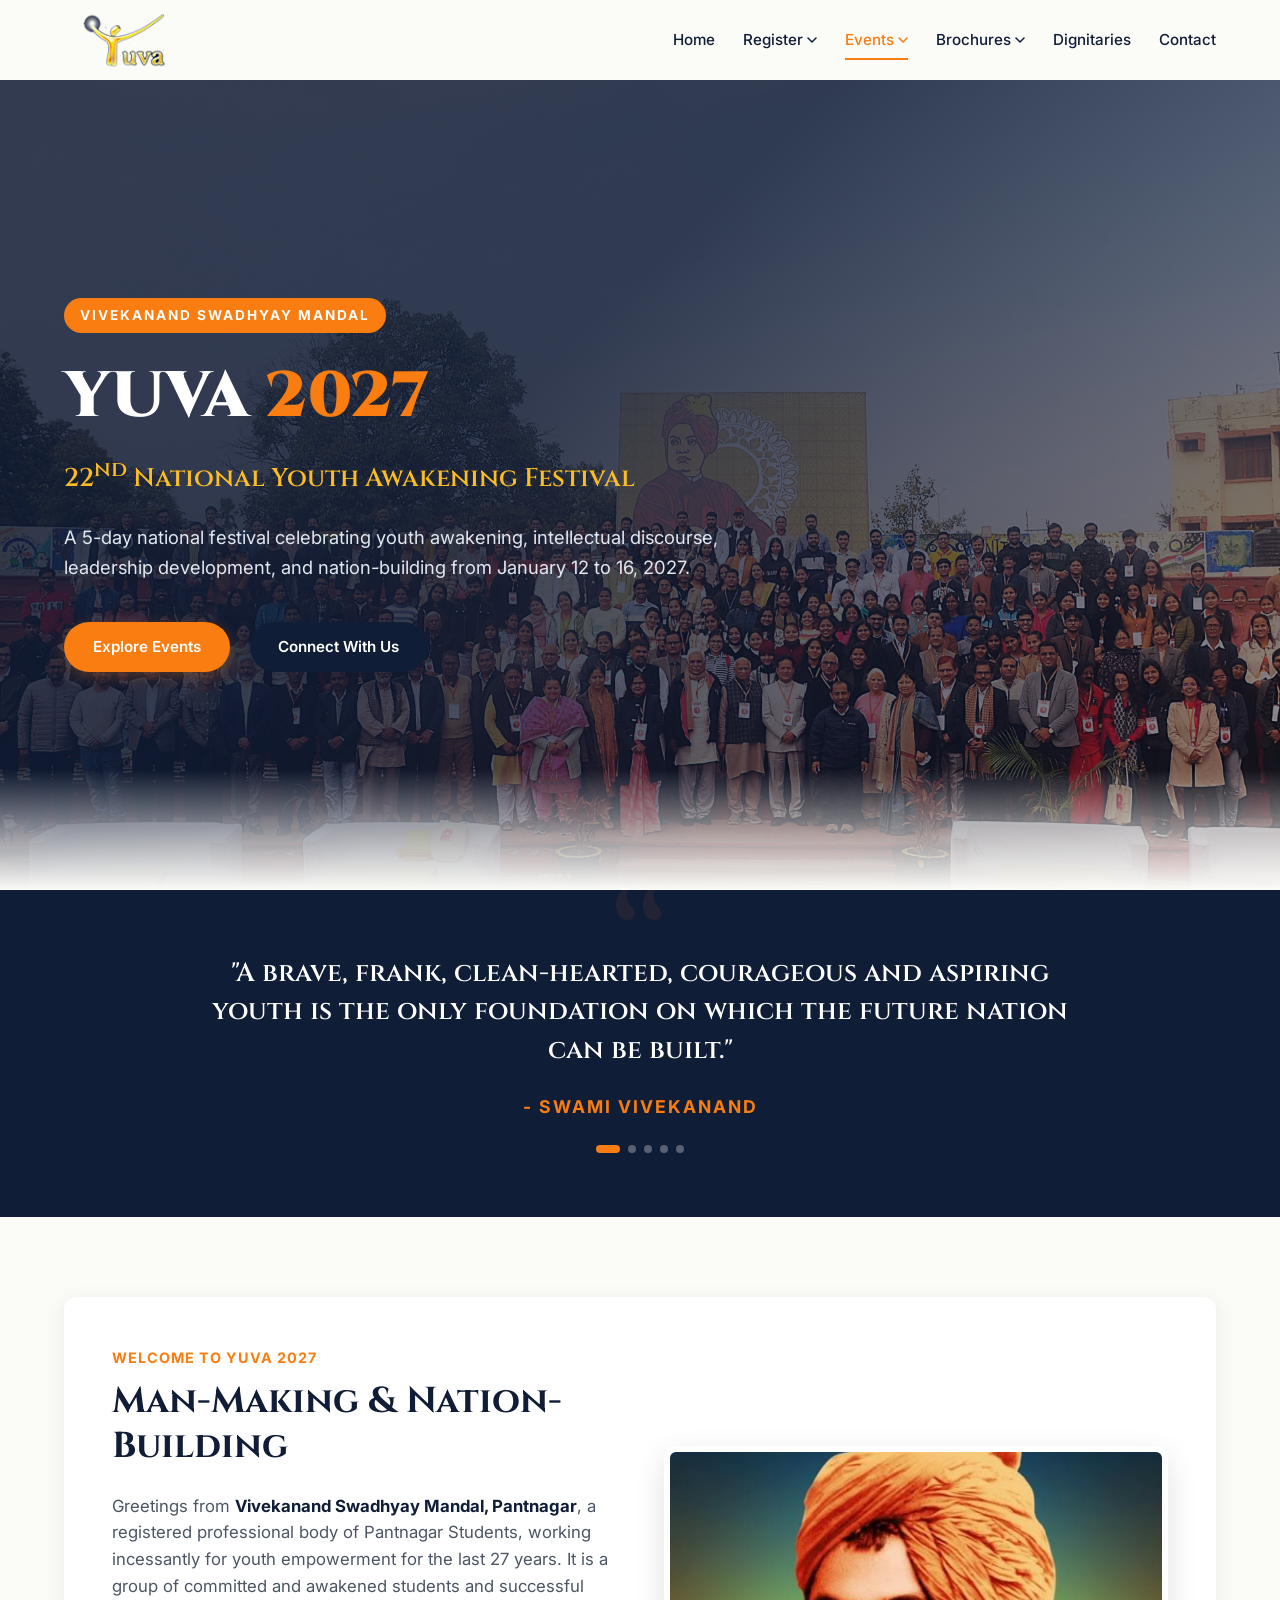
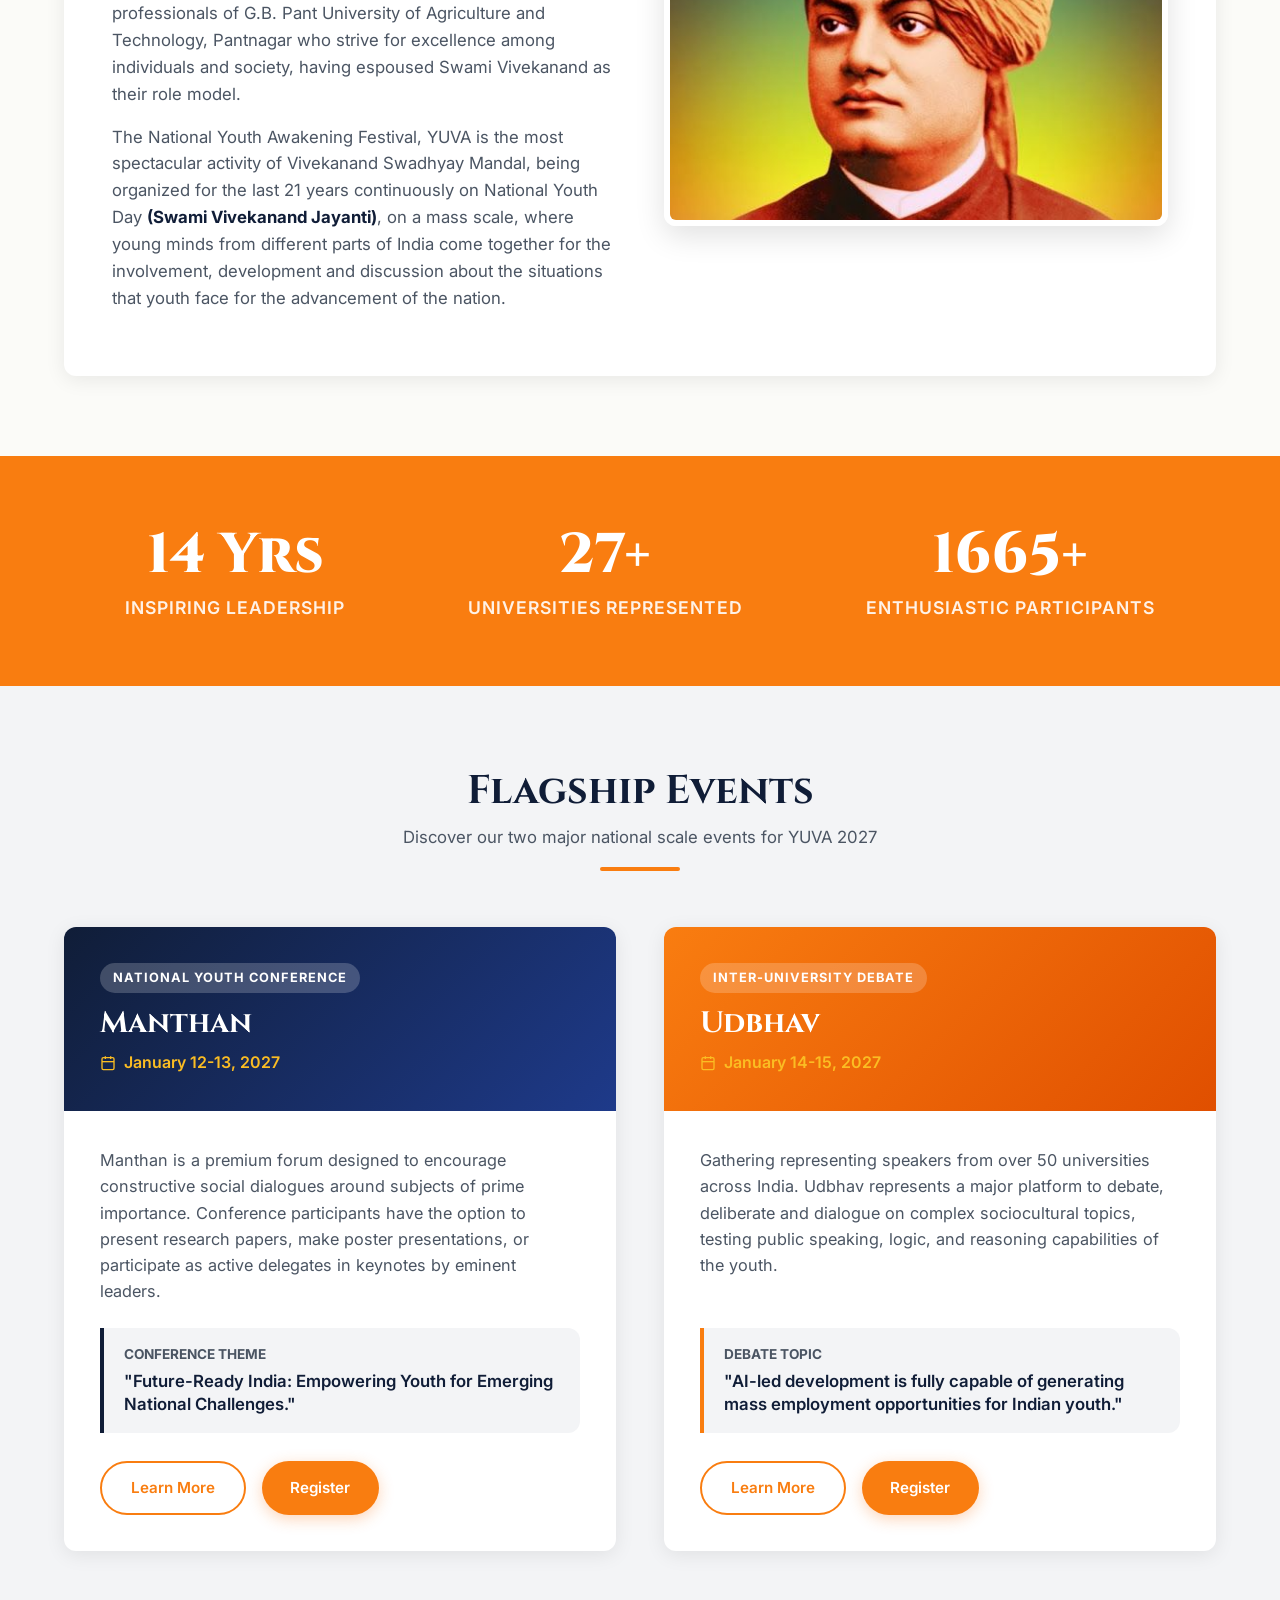
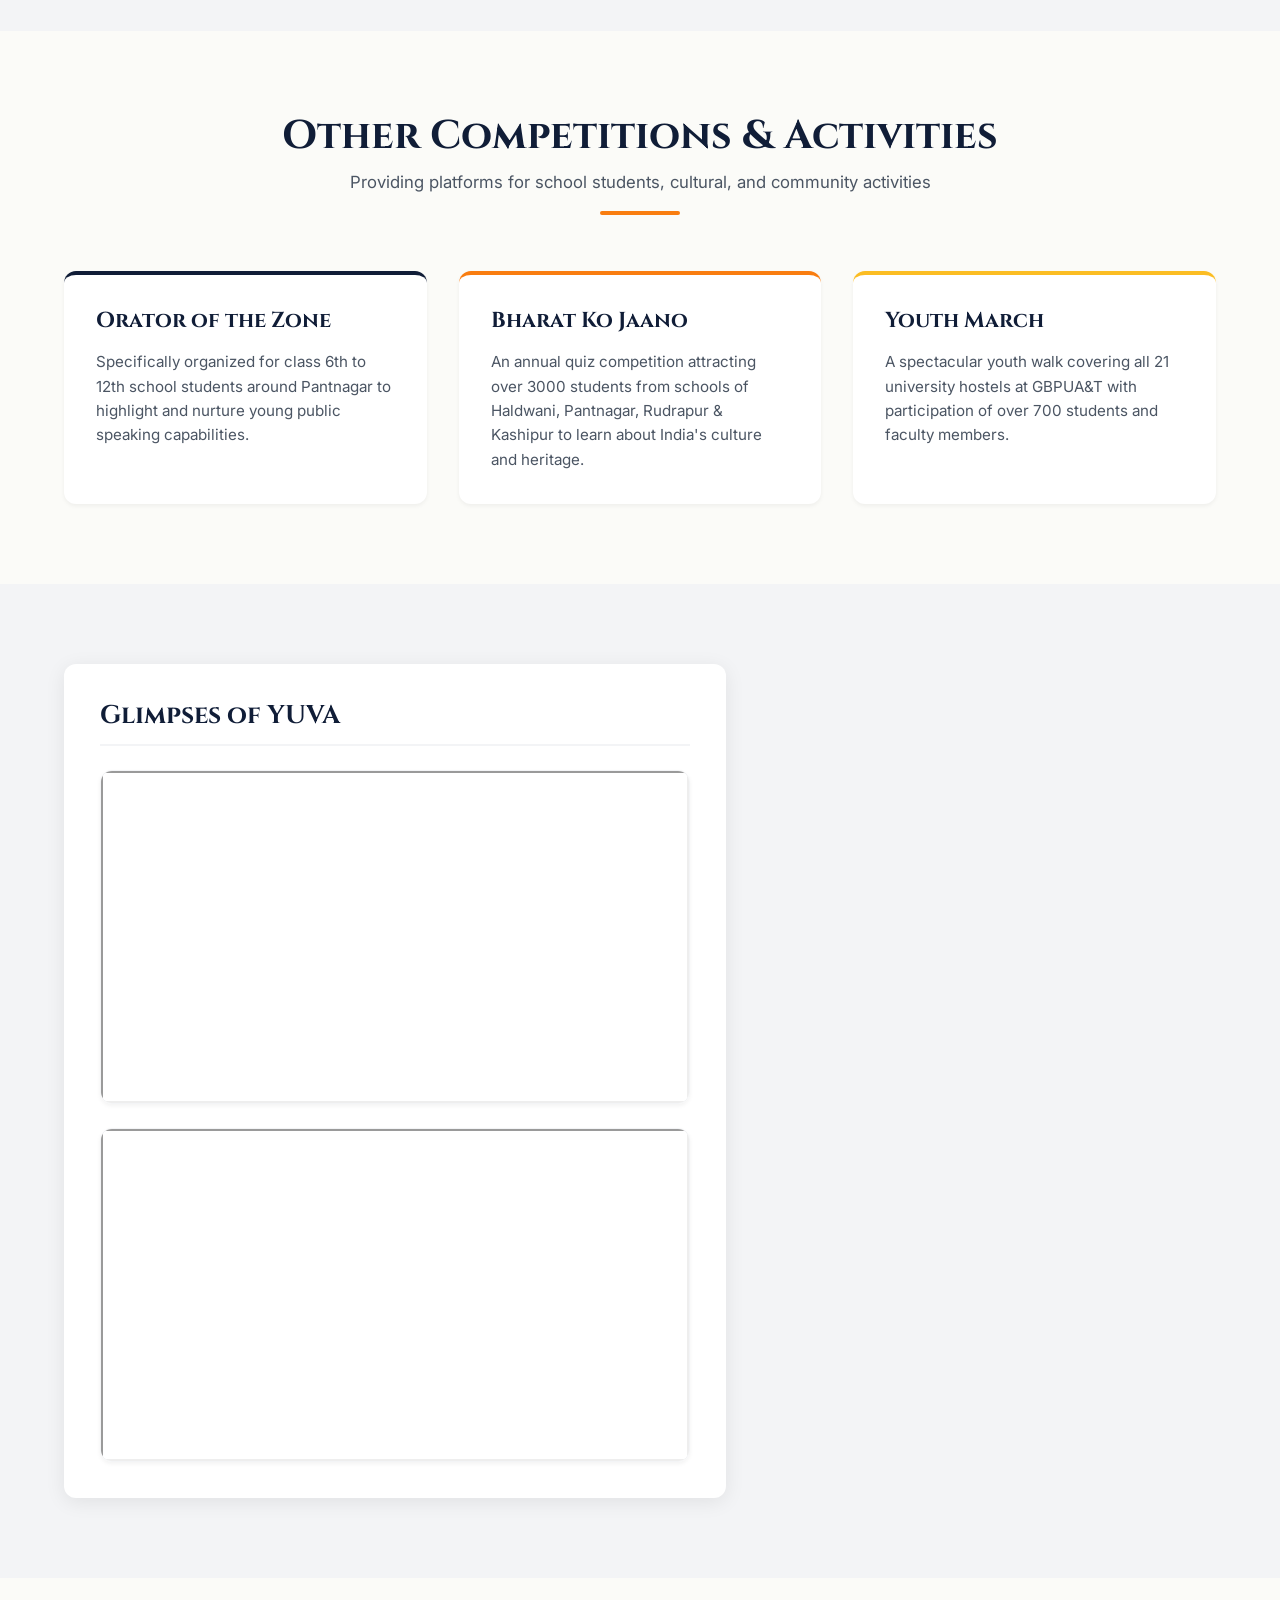
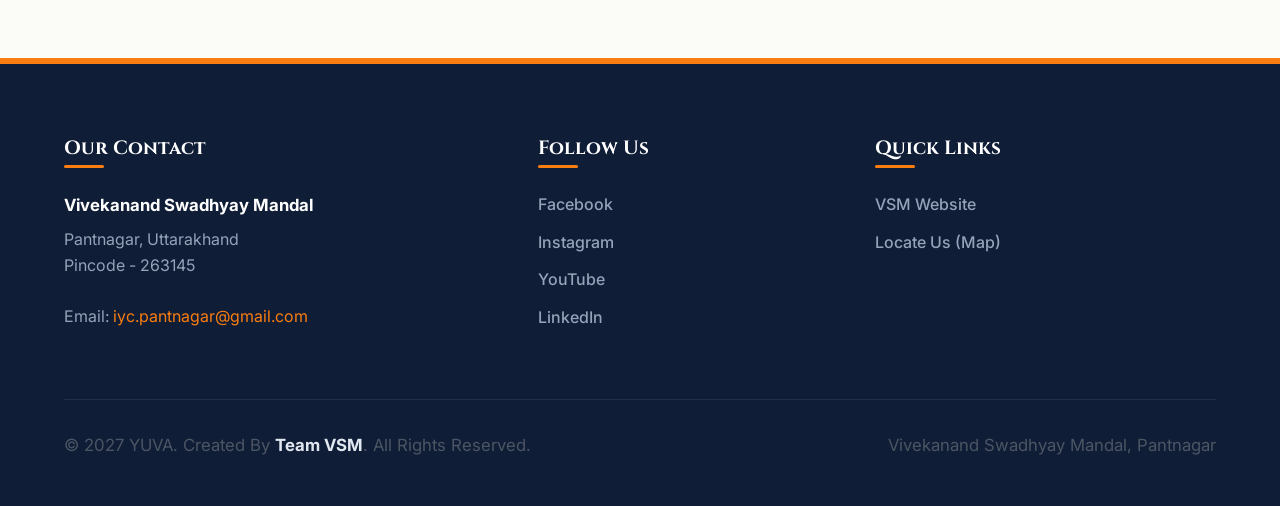
==== commit 939c16ab: "more fixes" ====
--- a/index.html
+++ b/index.html
@@ -142,12 +142,12 @@
             to YUVA 2027</span>
           <h2 style="margin: 0.5rem 0 1.5rem; text-align: left;">Man-Making & Nation-Building</h2>
           <p>Greetings from <strong>Vivekanand Swadhyay Mandal, Pantnagar</strong>, a registered professional body of
-            Pantnagar Students, working incessantly for youth empowerment for the last 26 years. It is a group of
+            Pantnagar Students, working incessantly for youth empowerment for the last 27 years. It is a group of
             committed and awakened students and successful professionals of G.B. Pant University of Agriculture and
             Technology, Pantnagar who strive for excellence among individuals and society, having espoused Swami
             Vivekanand as their role model.</p>
           <p>The National Youth Awakening Festival, YUVA is the most spectacular activity of Vivekanand Swadhyay Mandal,
-            being organized for the last 20 years continuously on National Youth Day <strong>(Swami Vivekanand
+            being organized for the last 21 years continuously on National Youth Day <strong>(Swami Vivekanand
               Jayanti)</strong>, on a mass scale, where young minds from different parts of India come together for the
             involvement, development and discussion about the situations that youth face for the advancement of the
             nation.</p>
@@ -164,7 +164,7 @@
     <div class="container">
       <div class="stats-grid">
         <div class="stat-item">
-          <h3 class="counter" data-target="26" data-suffix=" Yrs">26 Yrs</h3>
+          <h3 class="counter" data-target="27" data-suffix=" Yrs">27 Yrs</h3>
           <p>Inspiring Leadership</p>
         </div>
         <div class="stat-item">
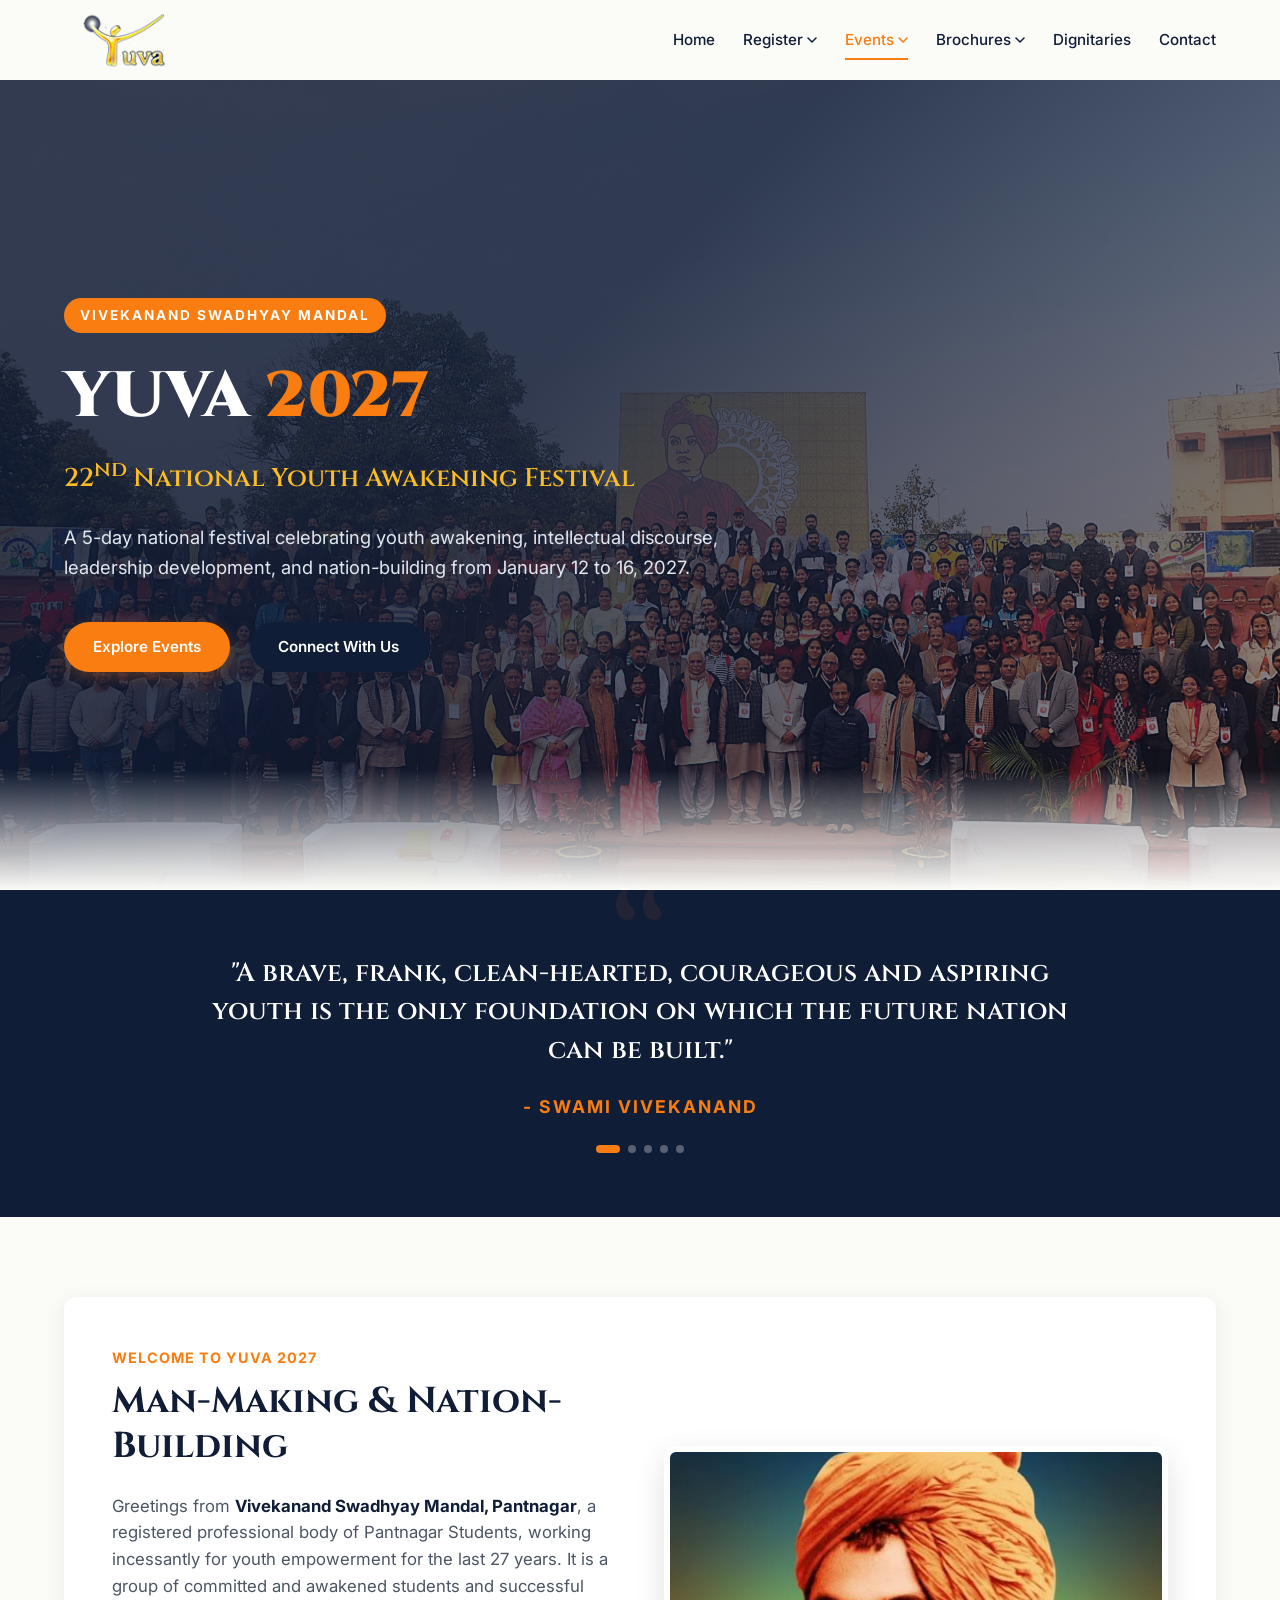
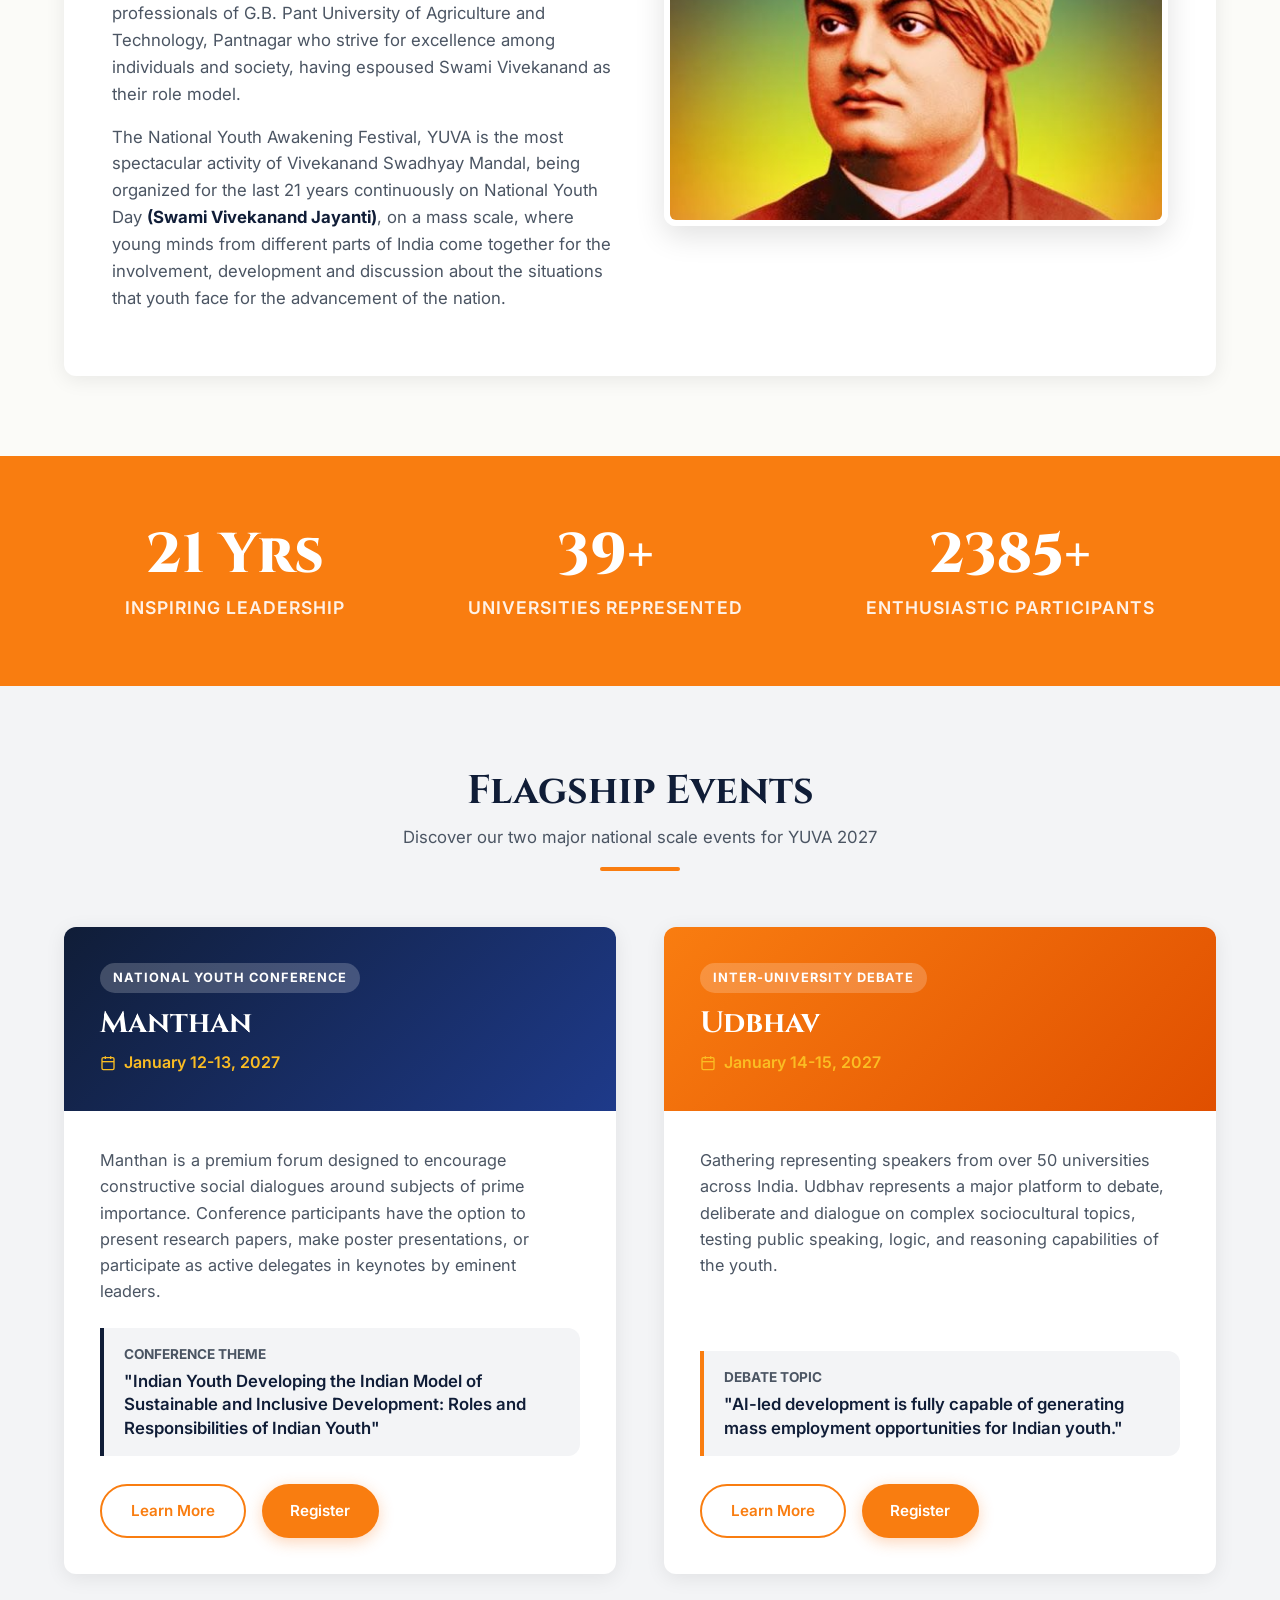
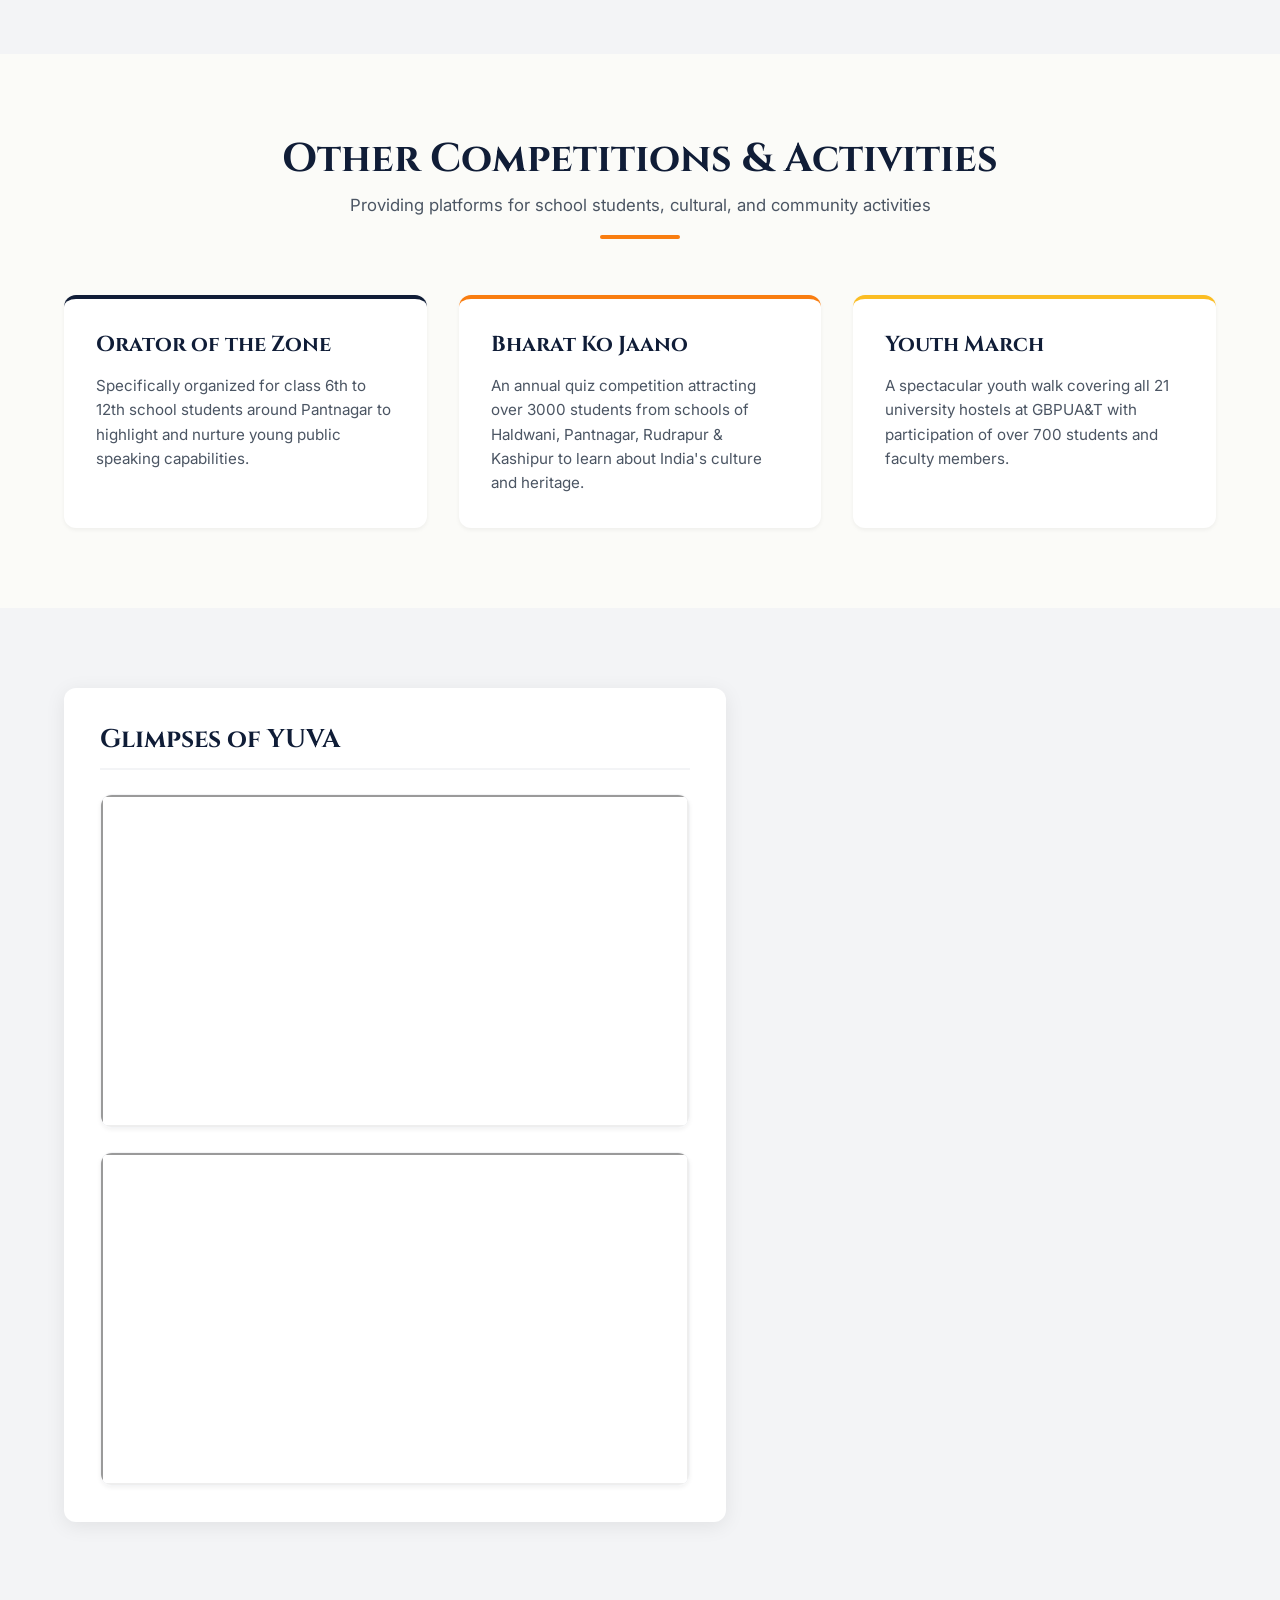
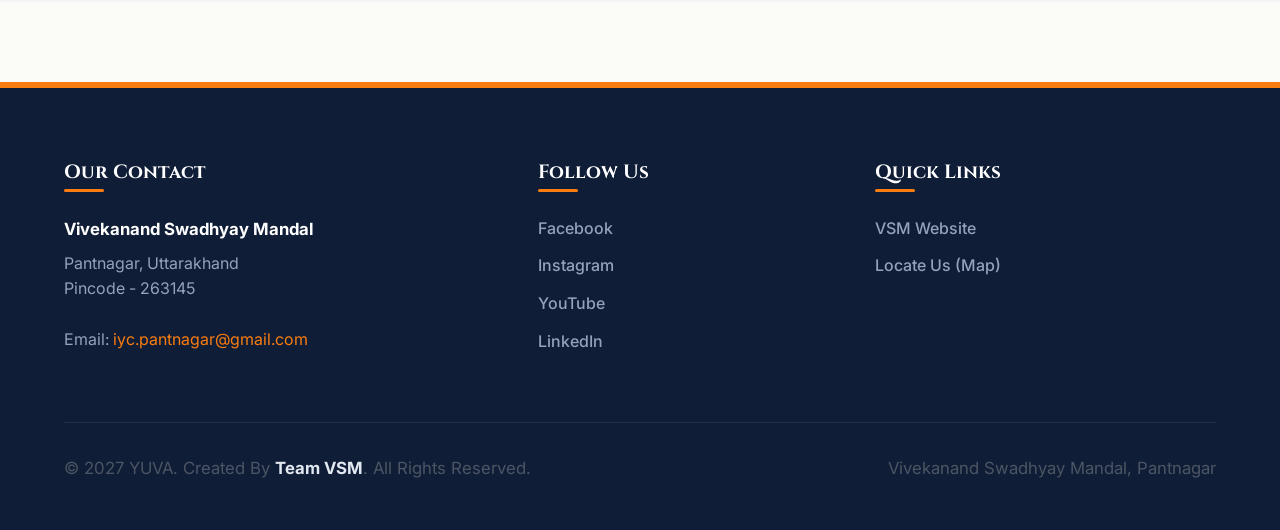
==== commit d0670f5c: "Update brochures and posters" ====
--- a/index.html
+++ b/index.html
@@ -63,12 +63,12 @@
             </svg></a>
           <ul class="nav-dropdown">
             <li class="nav-dropdown-item">
-              <a href="docs/YUVA26_Manthan_Brochure.pdf" target="_blank">
+              <a href="docs/YUVA27_Manthan_Brochure.pdf" target="_blank">
                 National Youth Conference
               </a>
             </li>
             <li class="nav-dropdown-item">
-              <a href="docs/YUVA26_Udbhav_Brochure.pdf" target="_blank">
+              <a href="docs/YUVA27_Udbhav_Brochure.pdf" target="_blank">
                 National Debate</a>
             </li>
           </ul>
@@ -209,7 +209,7 @@
               or participate as active delegates in keynotes by eminent leaders.</p>
             <div class="theme-box navy-border">
               <span>Conference Theme</span>
-              <h4>"Future-Ready India: Empowering Youth for Emerging National Challenges."</h4>
+              <h4>"Indian Youth Developing the Indian Model of Sustainable and Inclusive Development: Roles and Responsibilities of Indian Youth"</h4>
             </div>
             <div class="event-card-footer">
               <a href="conference.html" class="btn btn-outline">Learn More</a>
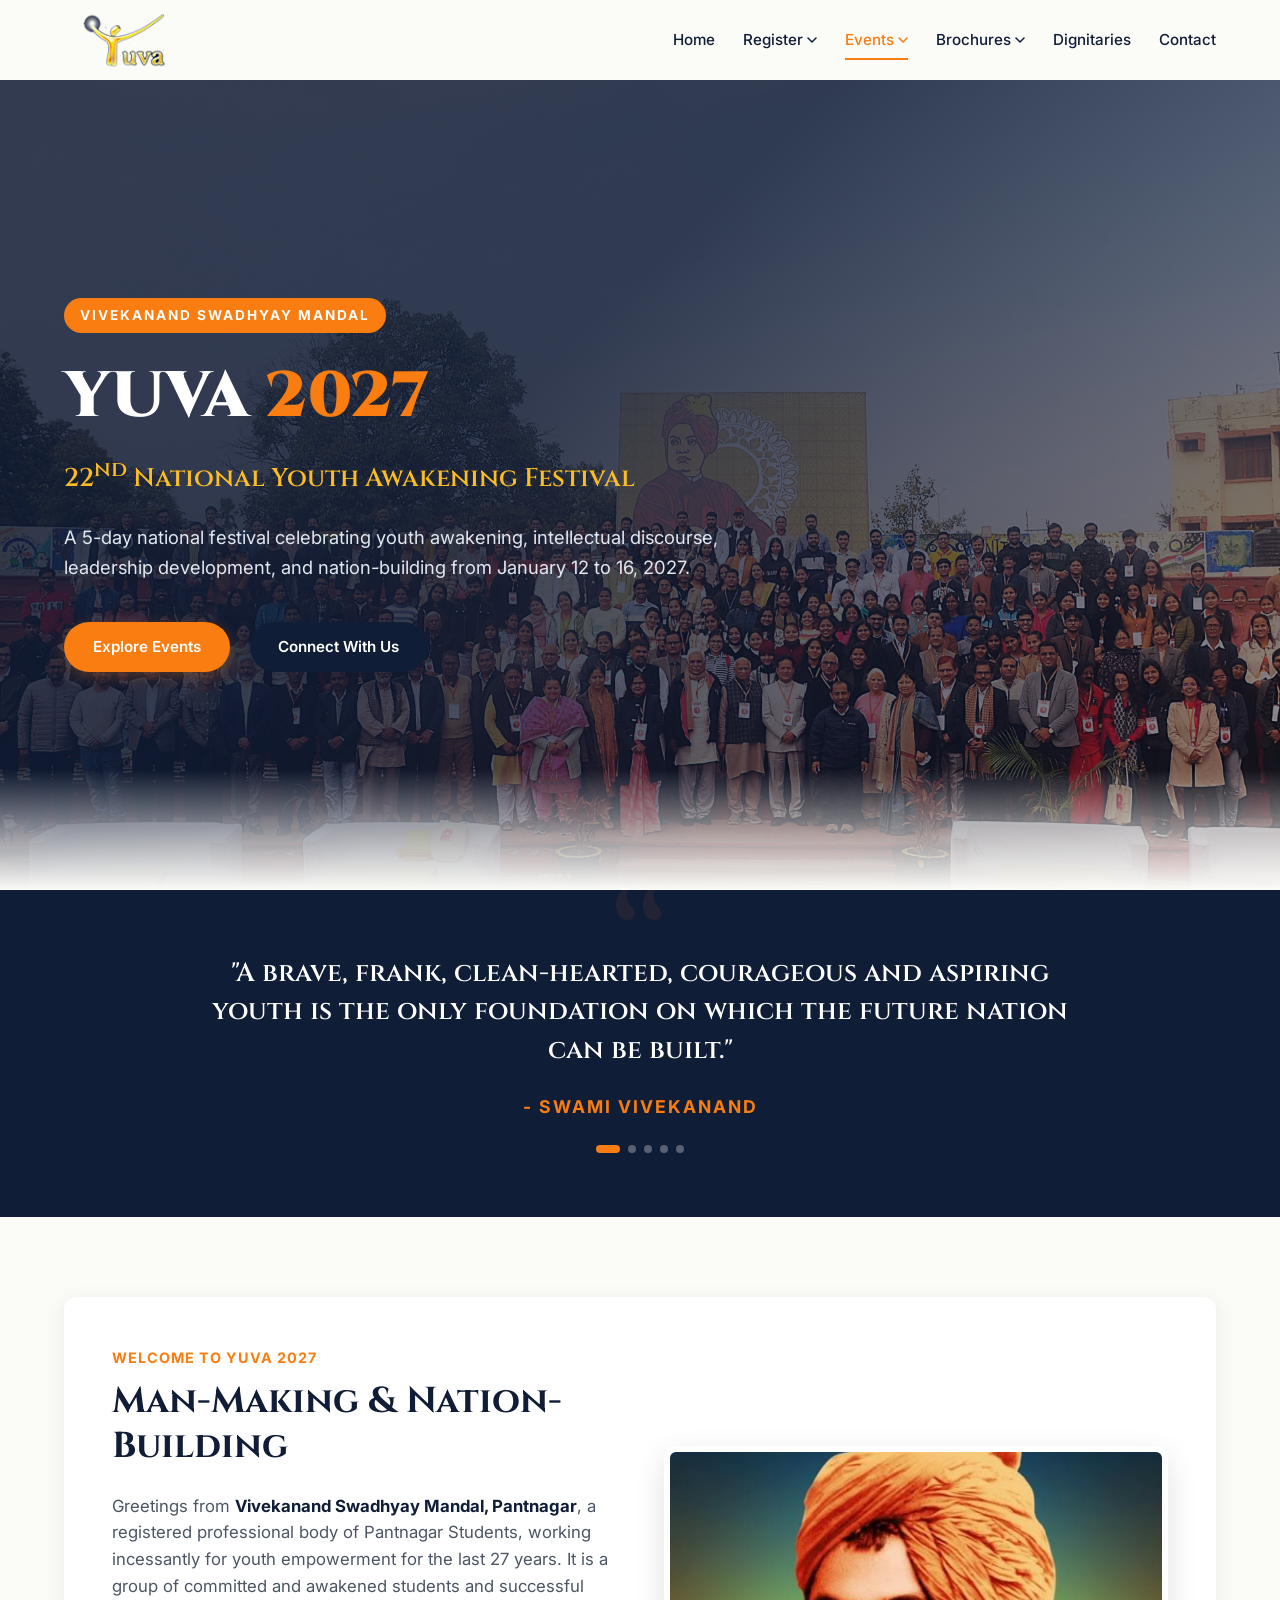
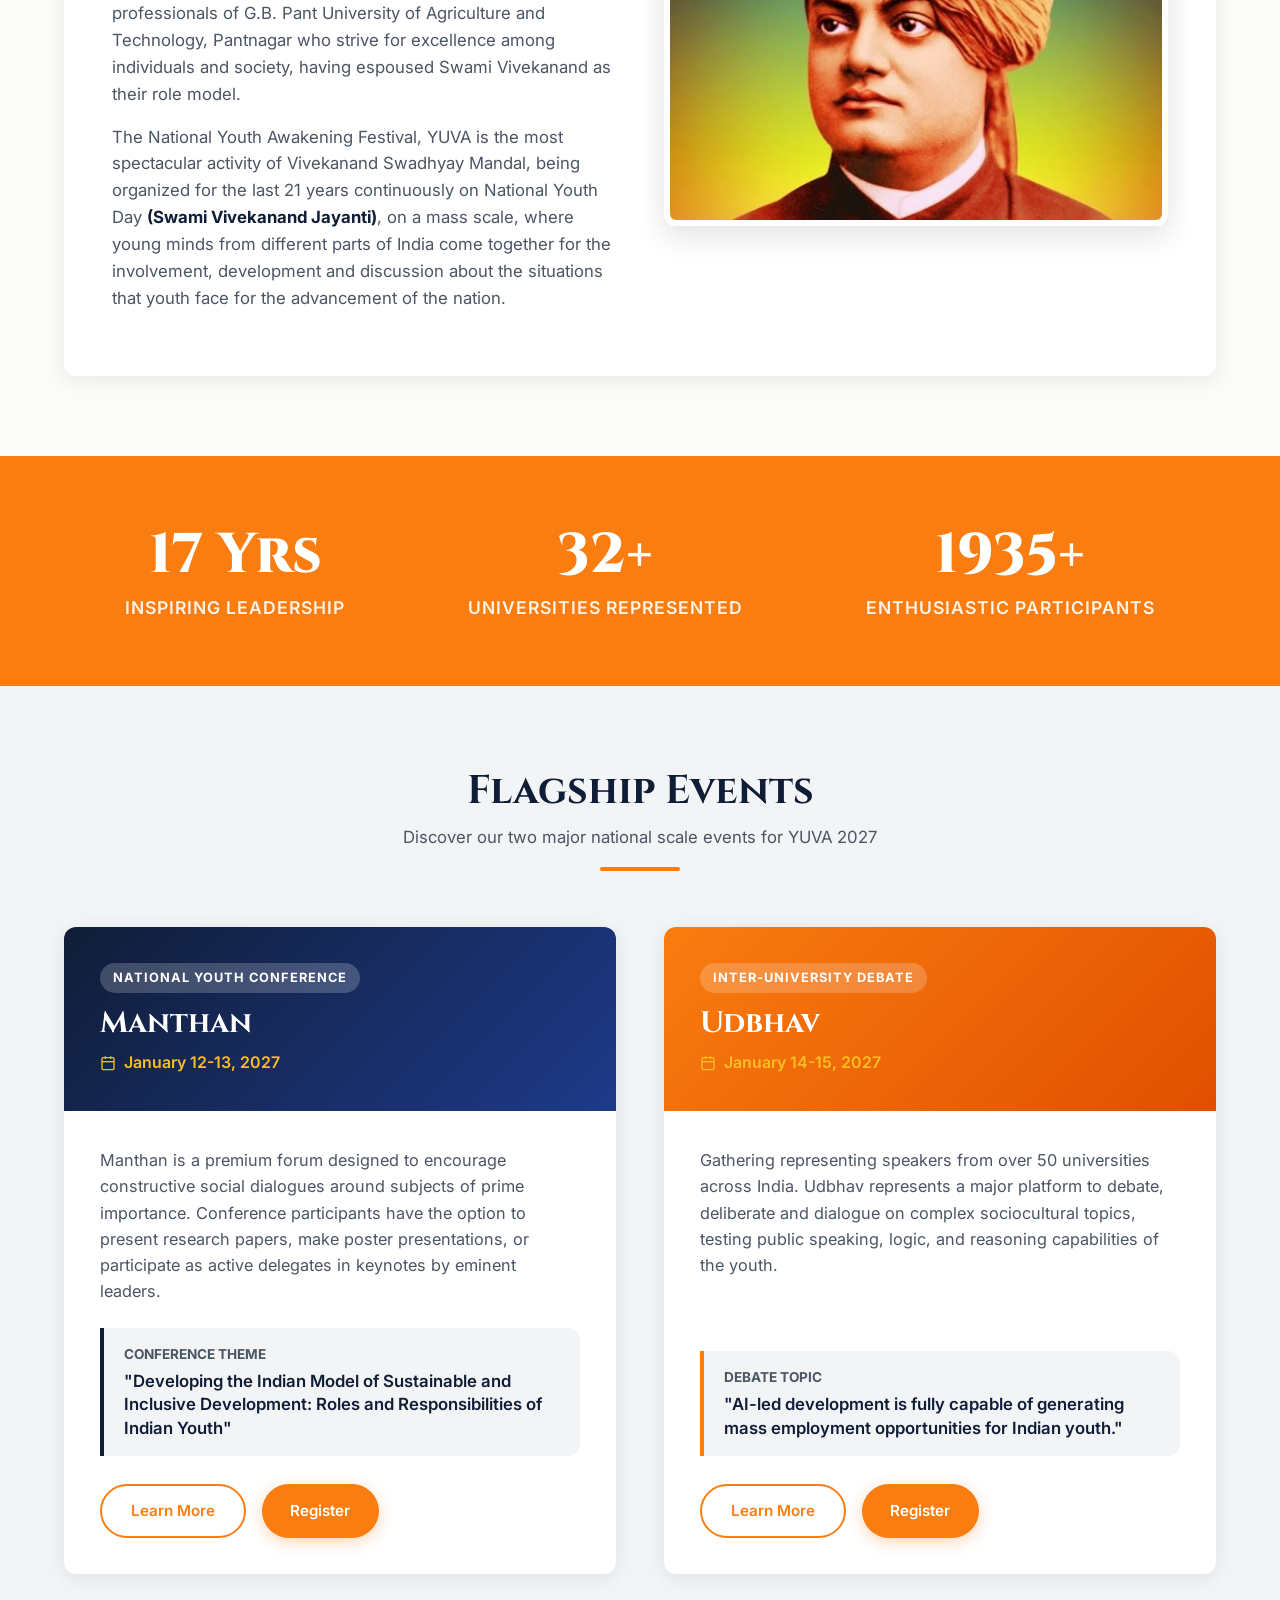
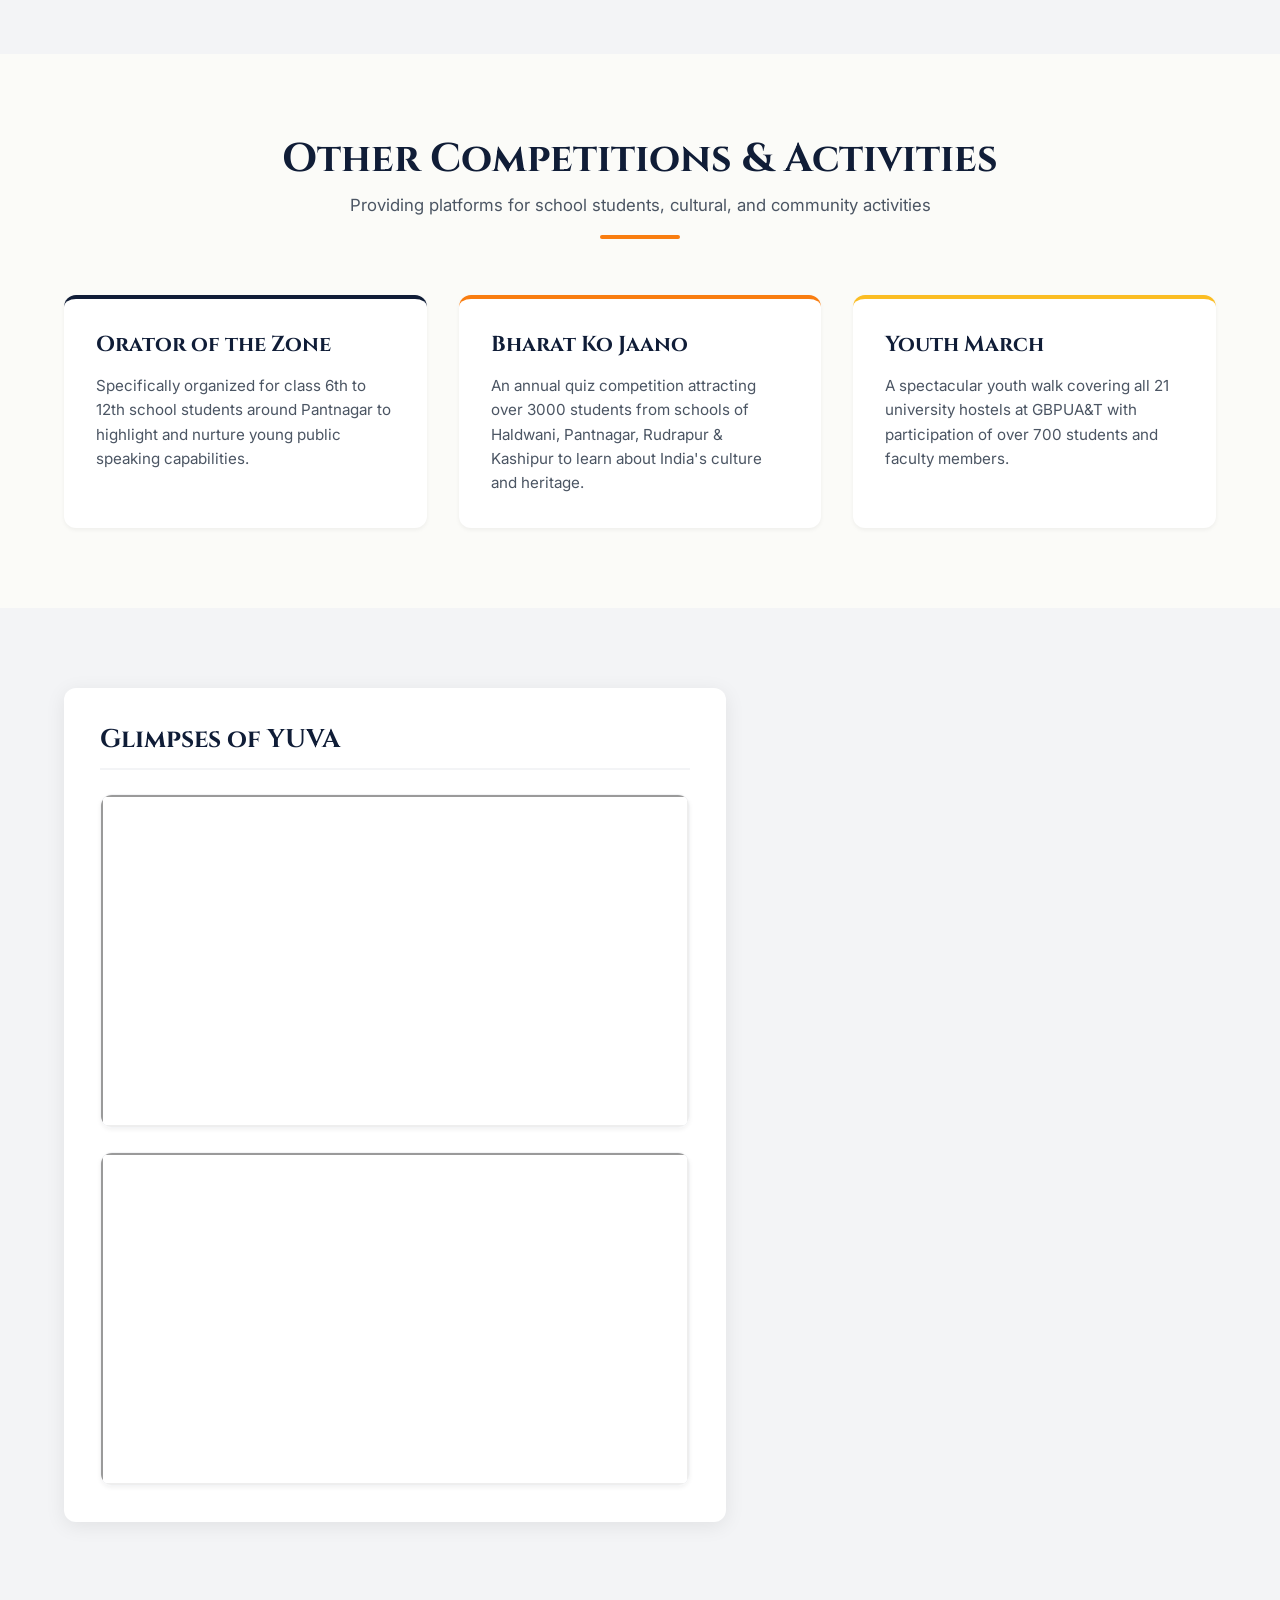
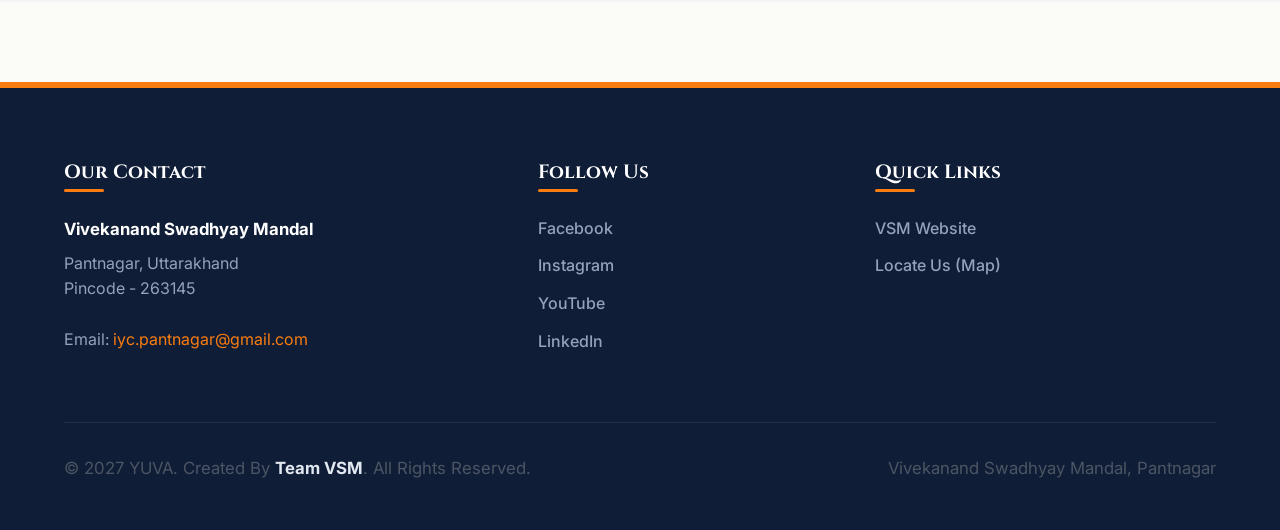
==== commit 8bab7591: "Minor Changes" ====
--- a/index.html
+++ b/index.html
@@ -209,7 +209,7 @@
               or participate as active delegates in keynotes by eminent leaders.</p>
             <div class="theme-box navy-border">
               <span>Conference Theme</span>
-              <h4>"Indian Youth Developing the Indian Model of Sustainable and Inclusive Development: Roles and Responsibilities of Indian Youth"</h4>
+              <h4>"Developing the Indian Model of Sustainable and Inclusive Development: Roles and Responsibilities of Indian Youth"</h4>
             </div>
             <div class="event-card-footer">
               <a href="conference.html" class="btn btn-outline">Learn More</a>
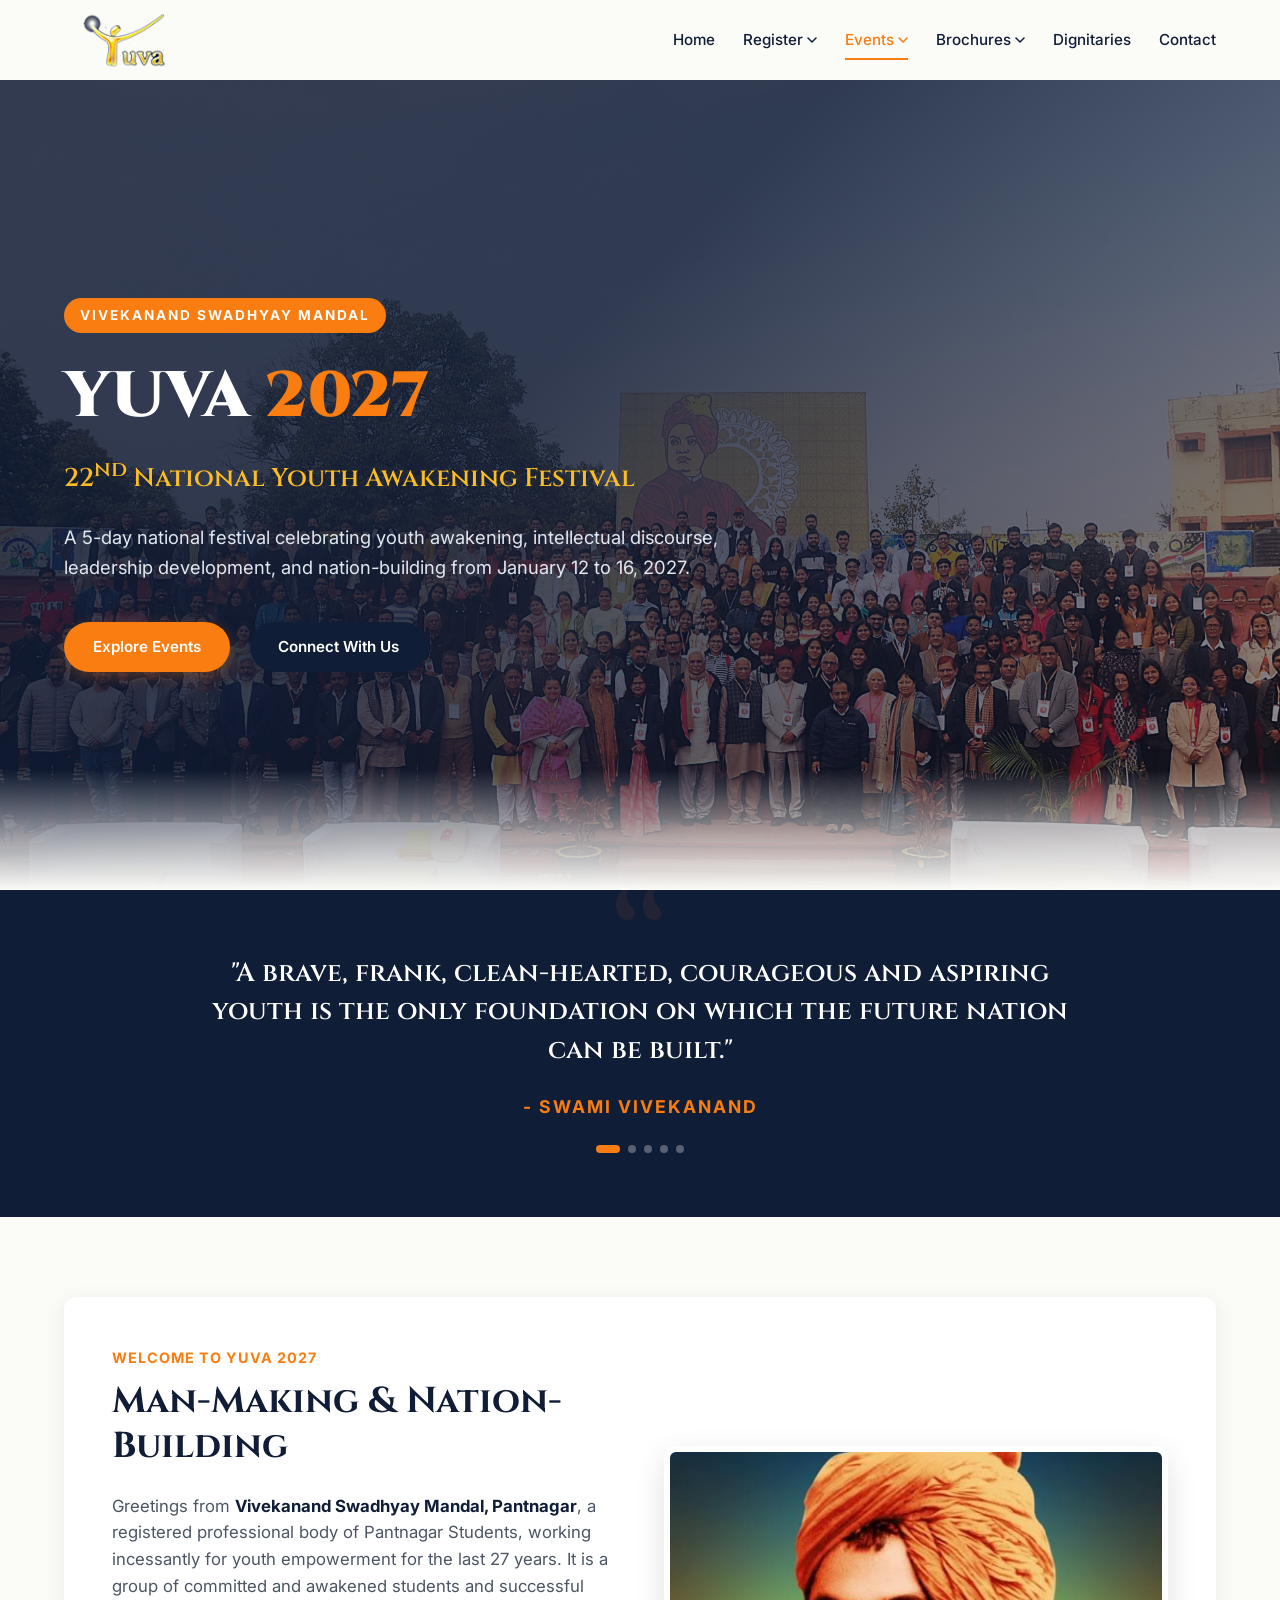
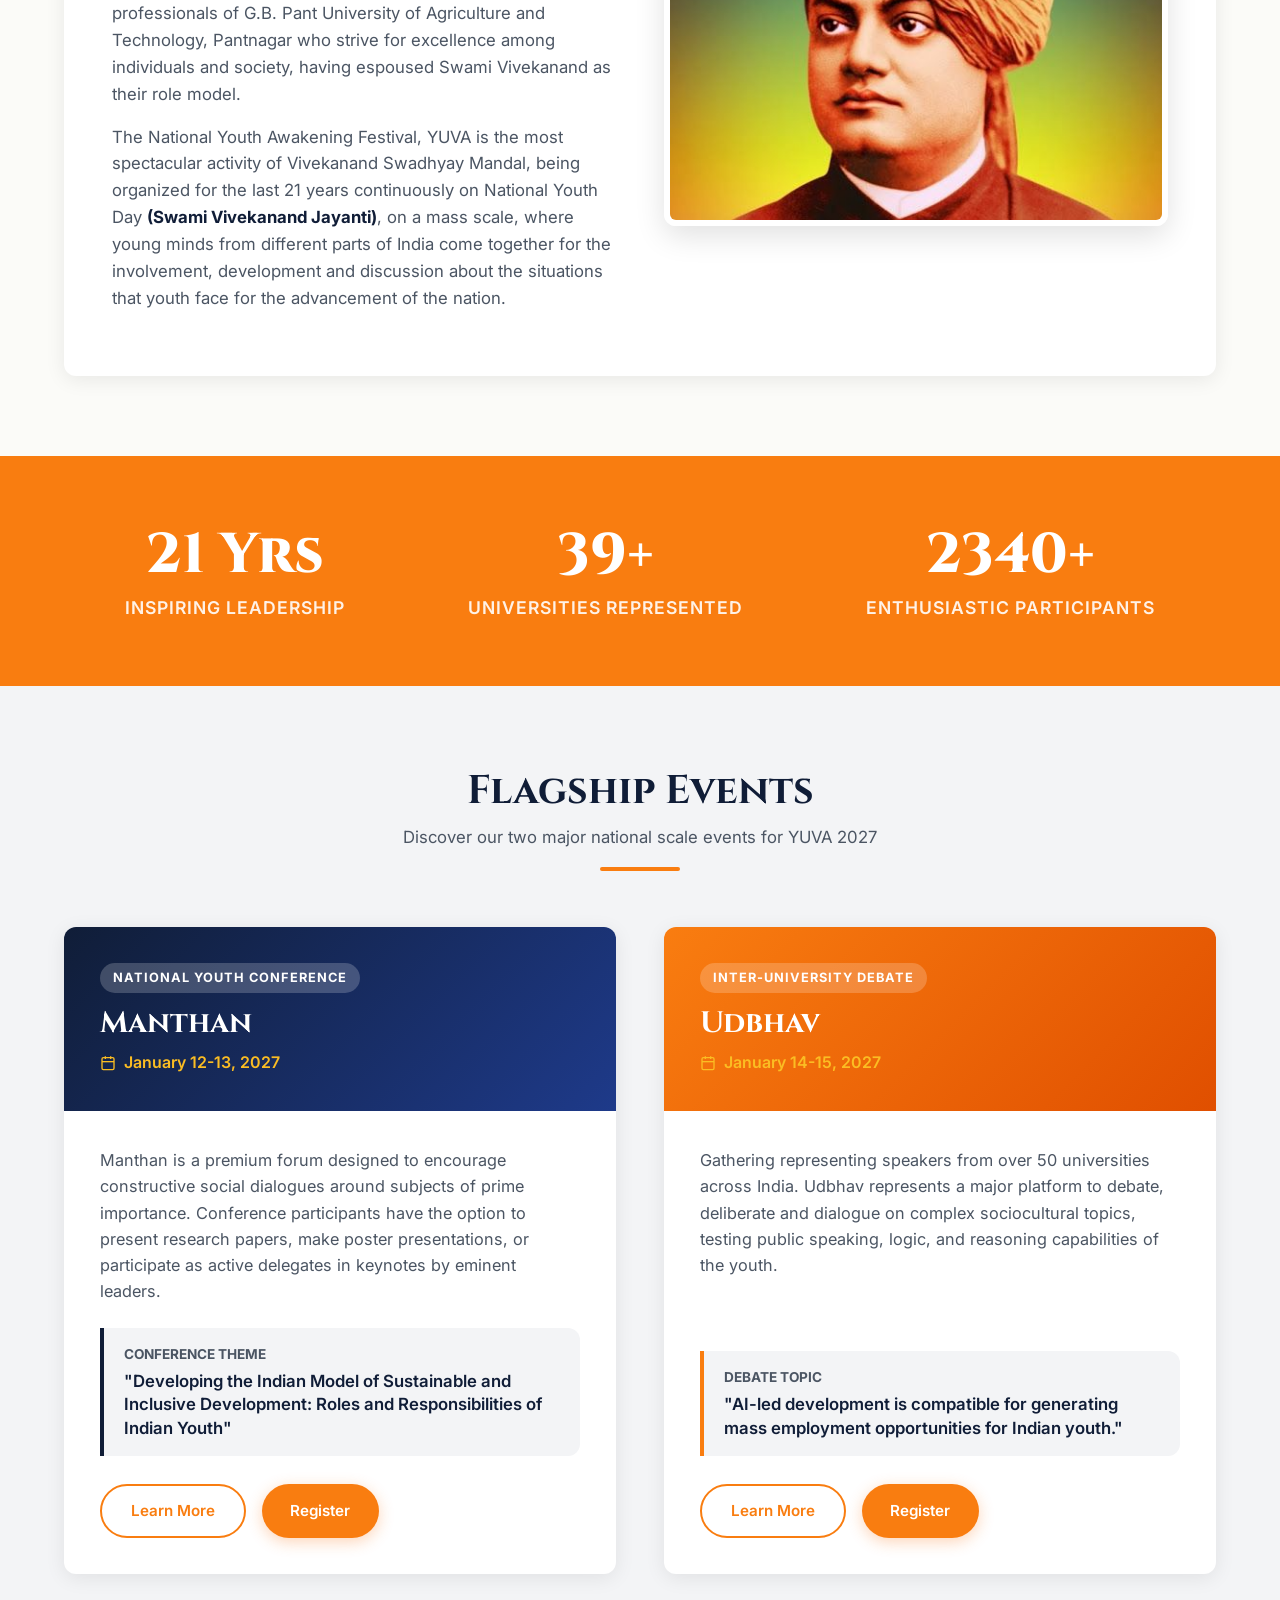
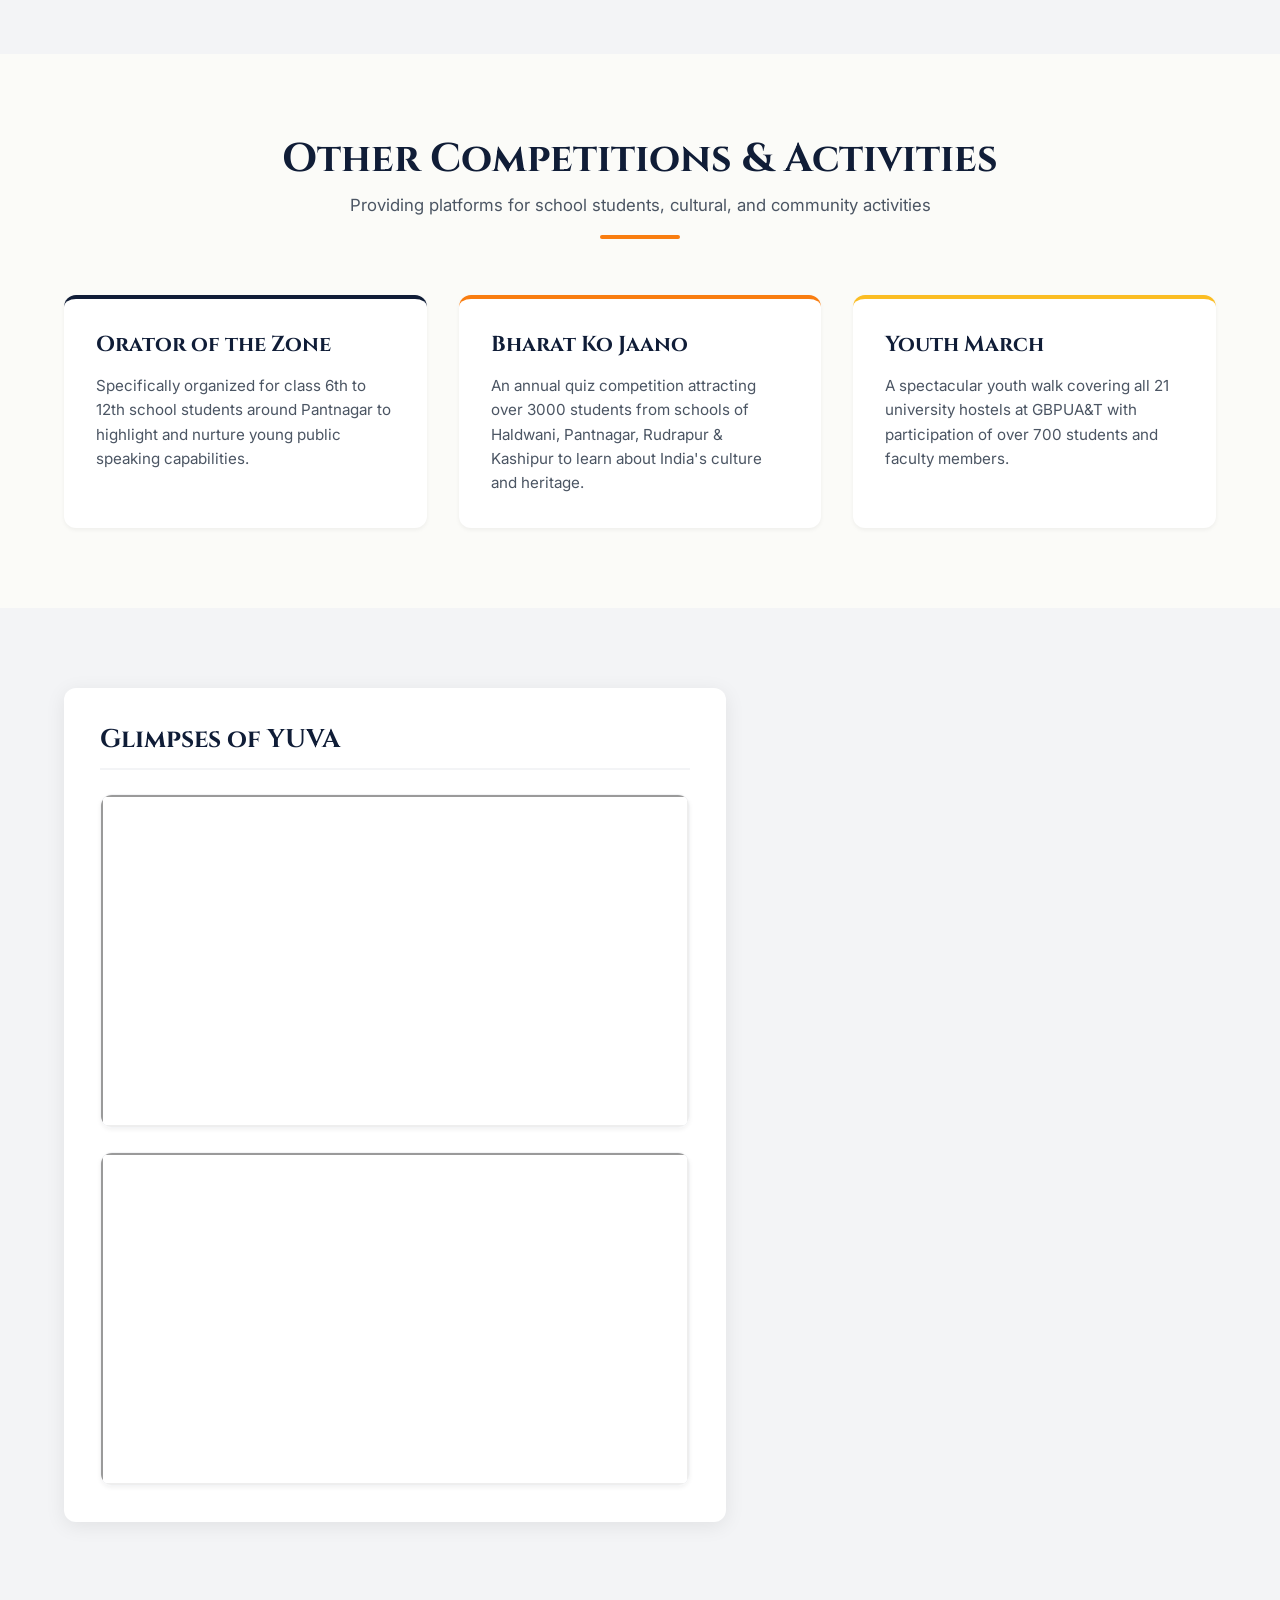
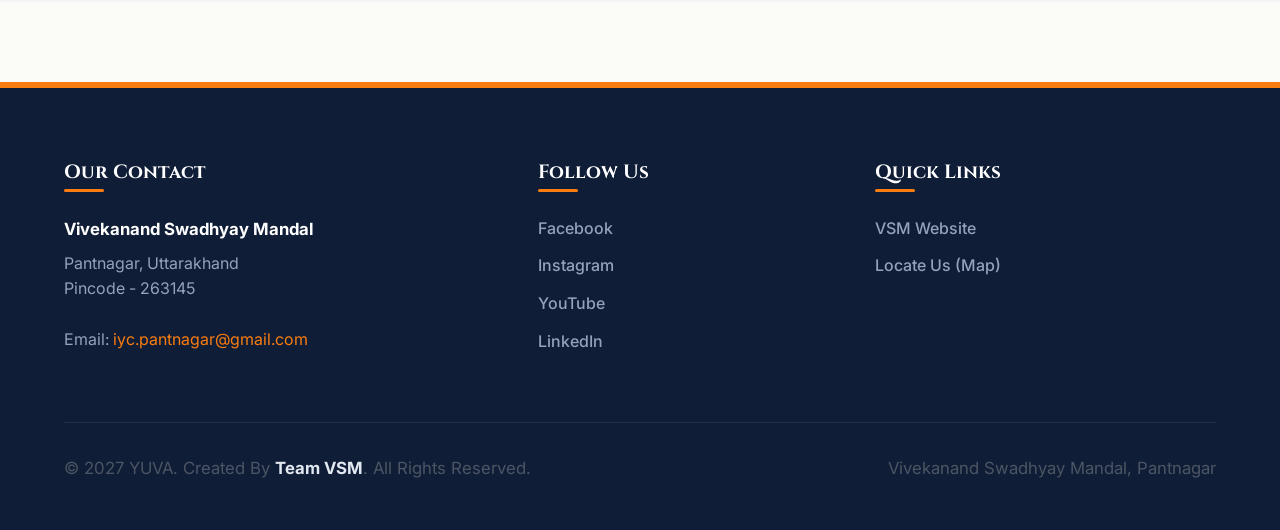
==== commit 15c63bcd: "Minor Changes" ====
--- a/index.html
+++ b/index.html
@@ -239,8 +239,7 @@
               logic, and reasoning capabilities of the youth.</p>
             <div class="theme-box">
               <span>Debate Topic</span>
-              <h4>"AI-led development is fully capable of generating mass employment opportunities for Indian youth."
-              </h4>
+              <h4>"AI-led development is compatible for generating mass employment opportunities for Indian youth."</h4>
             </div>
             <div class="event-card-footer">
               <a href="debate.html" class="btn btn-outline">Learn More</a>
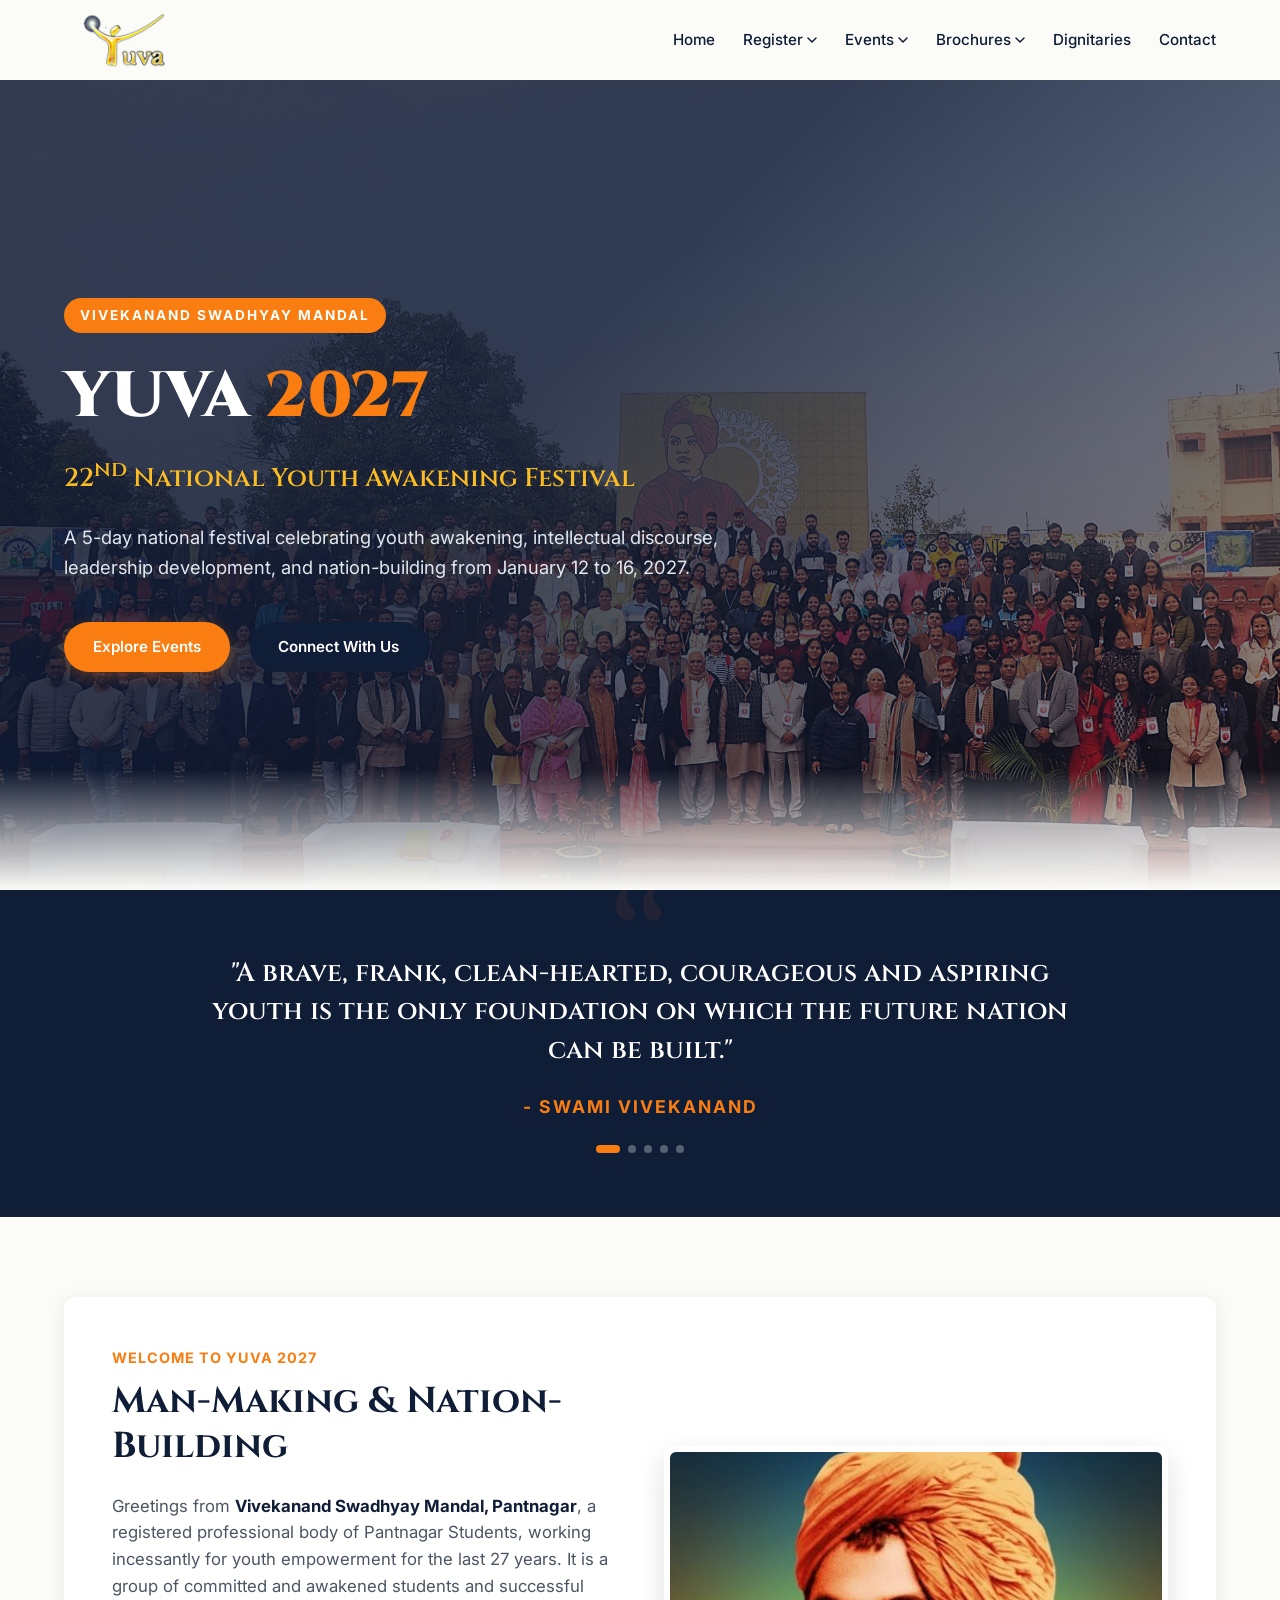
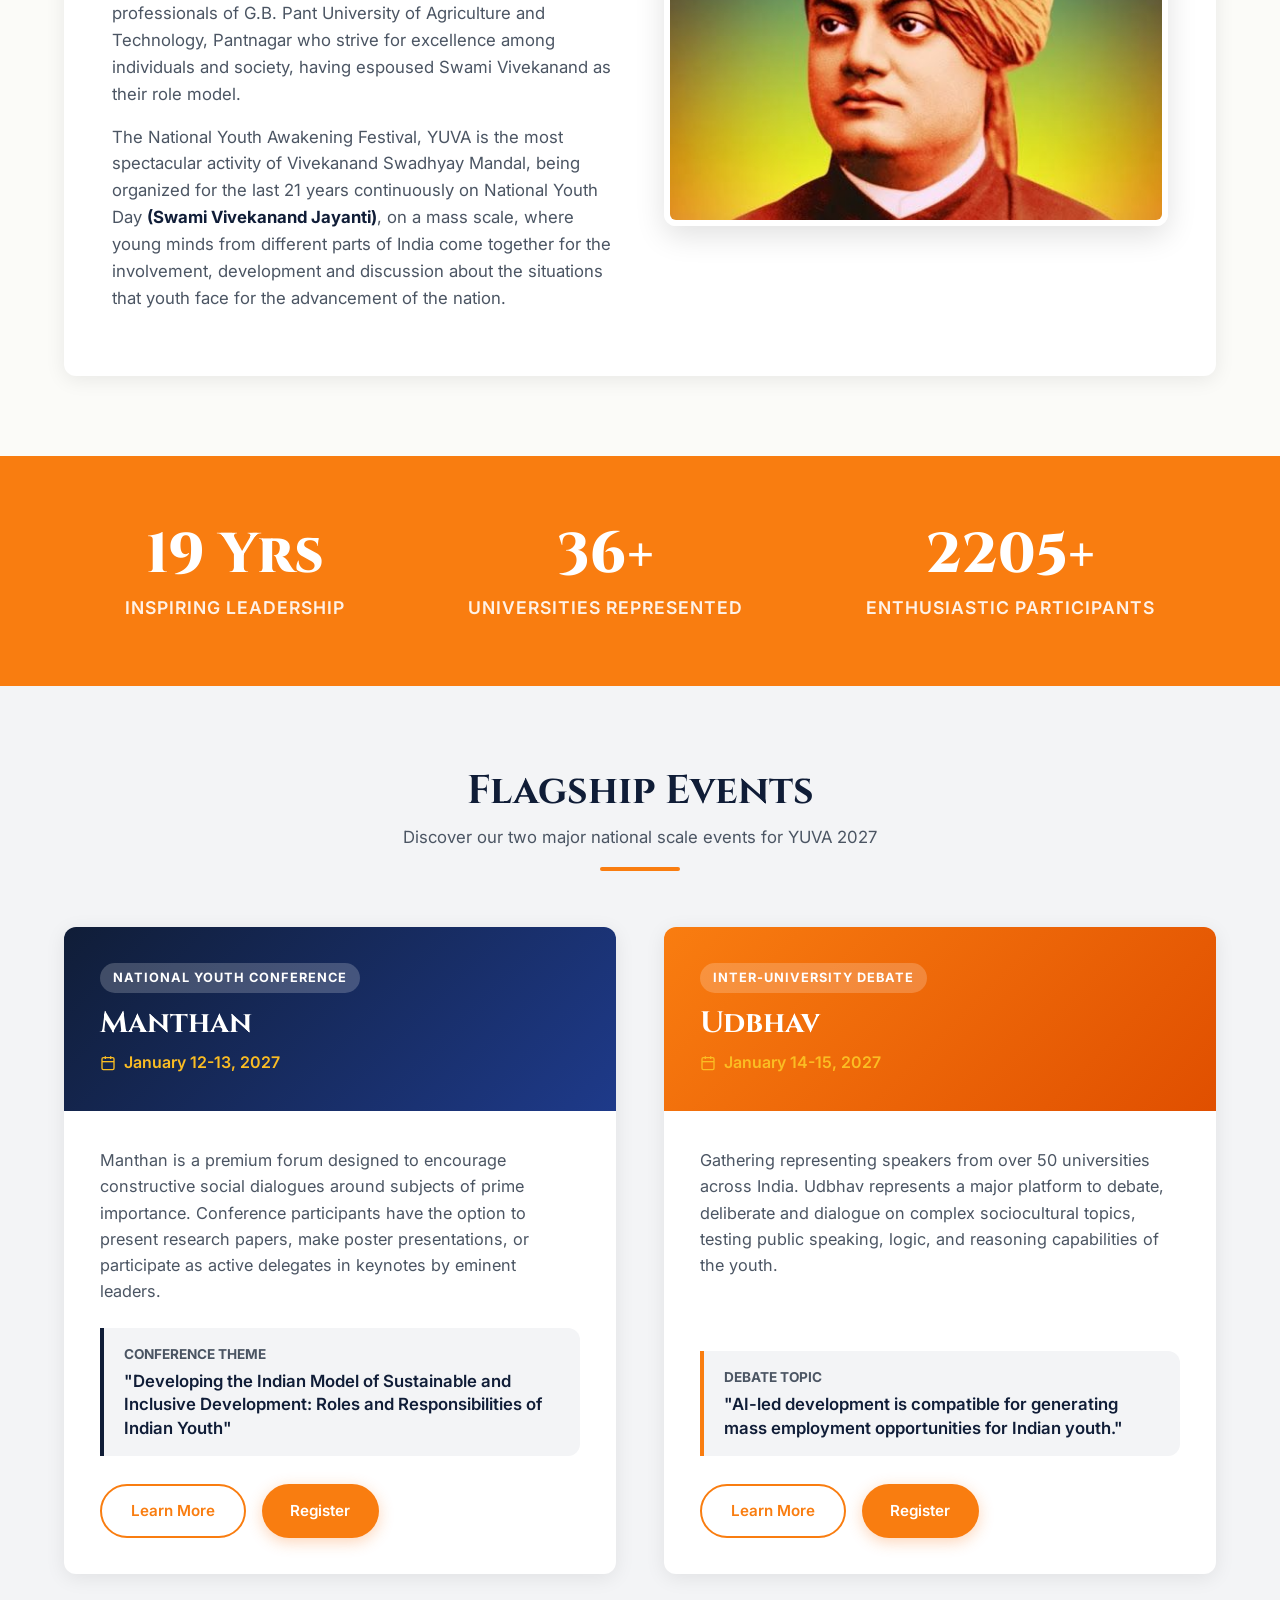
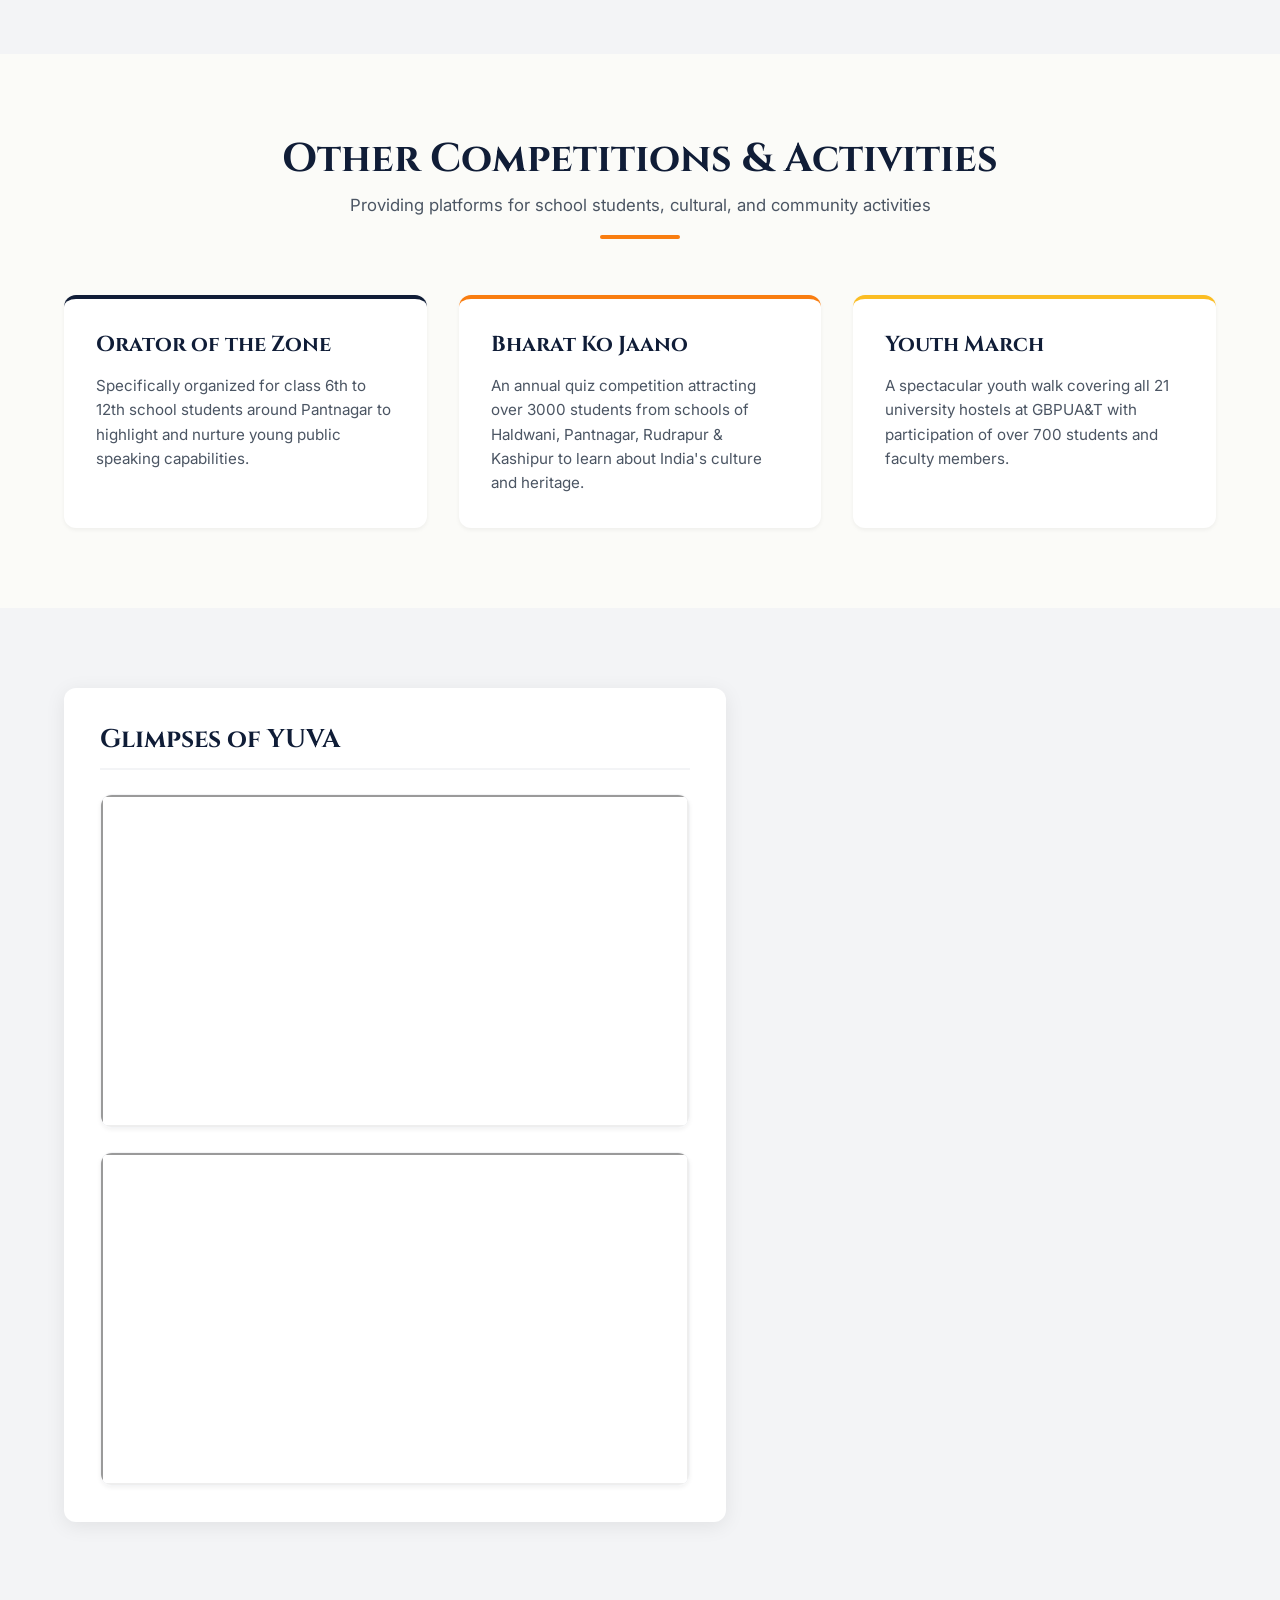
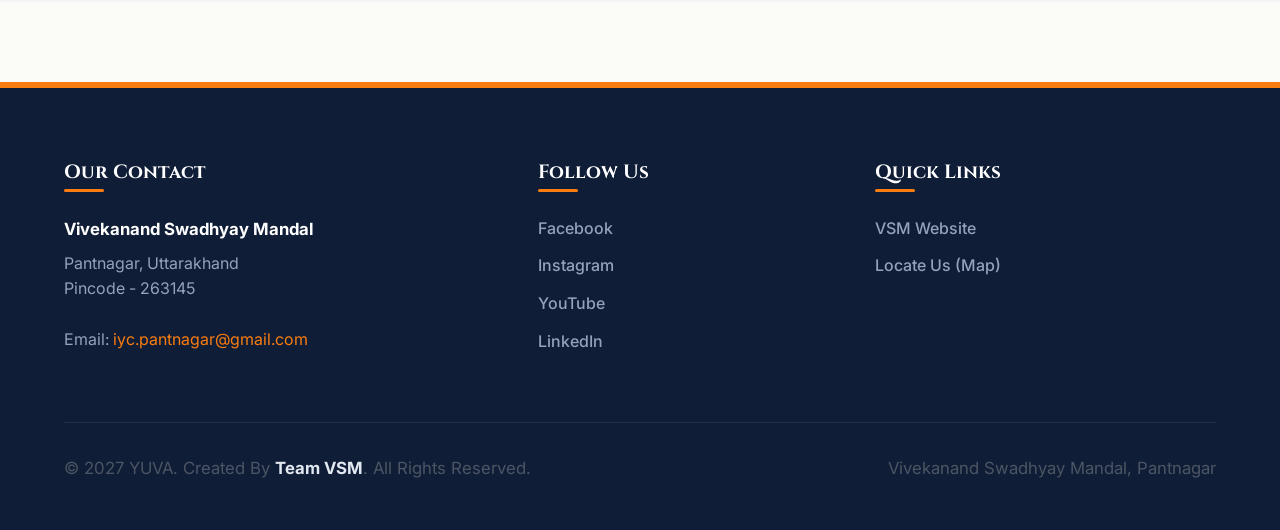
==== commit 6a40c001: "Fix Bug" ====
--- a/index.html
+++ b/index.html
@@ -46,7 +46,7 @@
                 Debate</a></li>
           </ul>
         </li>
-        <li class="nav-item dropdown active">
+        <li class="nav-item dropdown">
           <a class="nav-link" href="#">Events <svg width="10" height="6" viewBox="0 0 10 6" fill="none">
               <path d="M1 1L5 5L9 1" stroke="currentColor" stroke-width="1.5" stroke-linecap="round"
                 stroke-linejoin="round" />
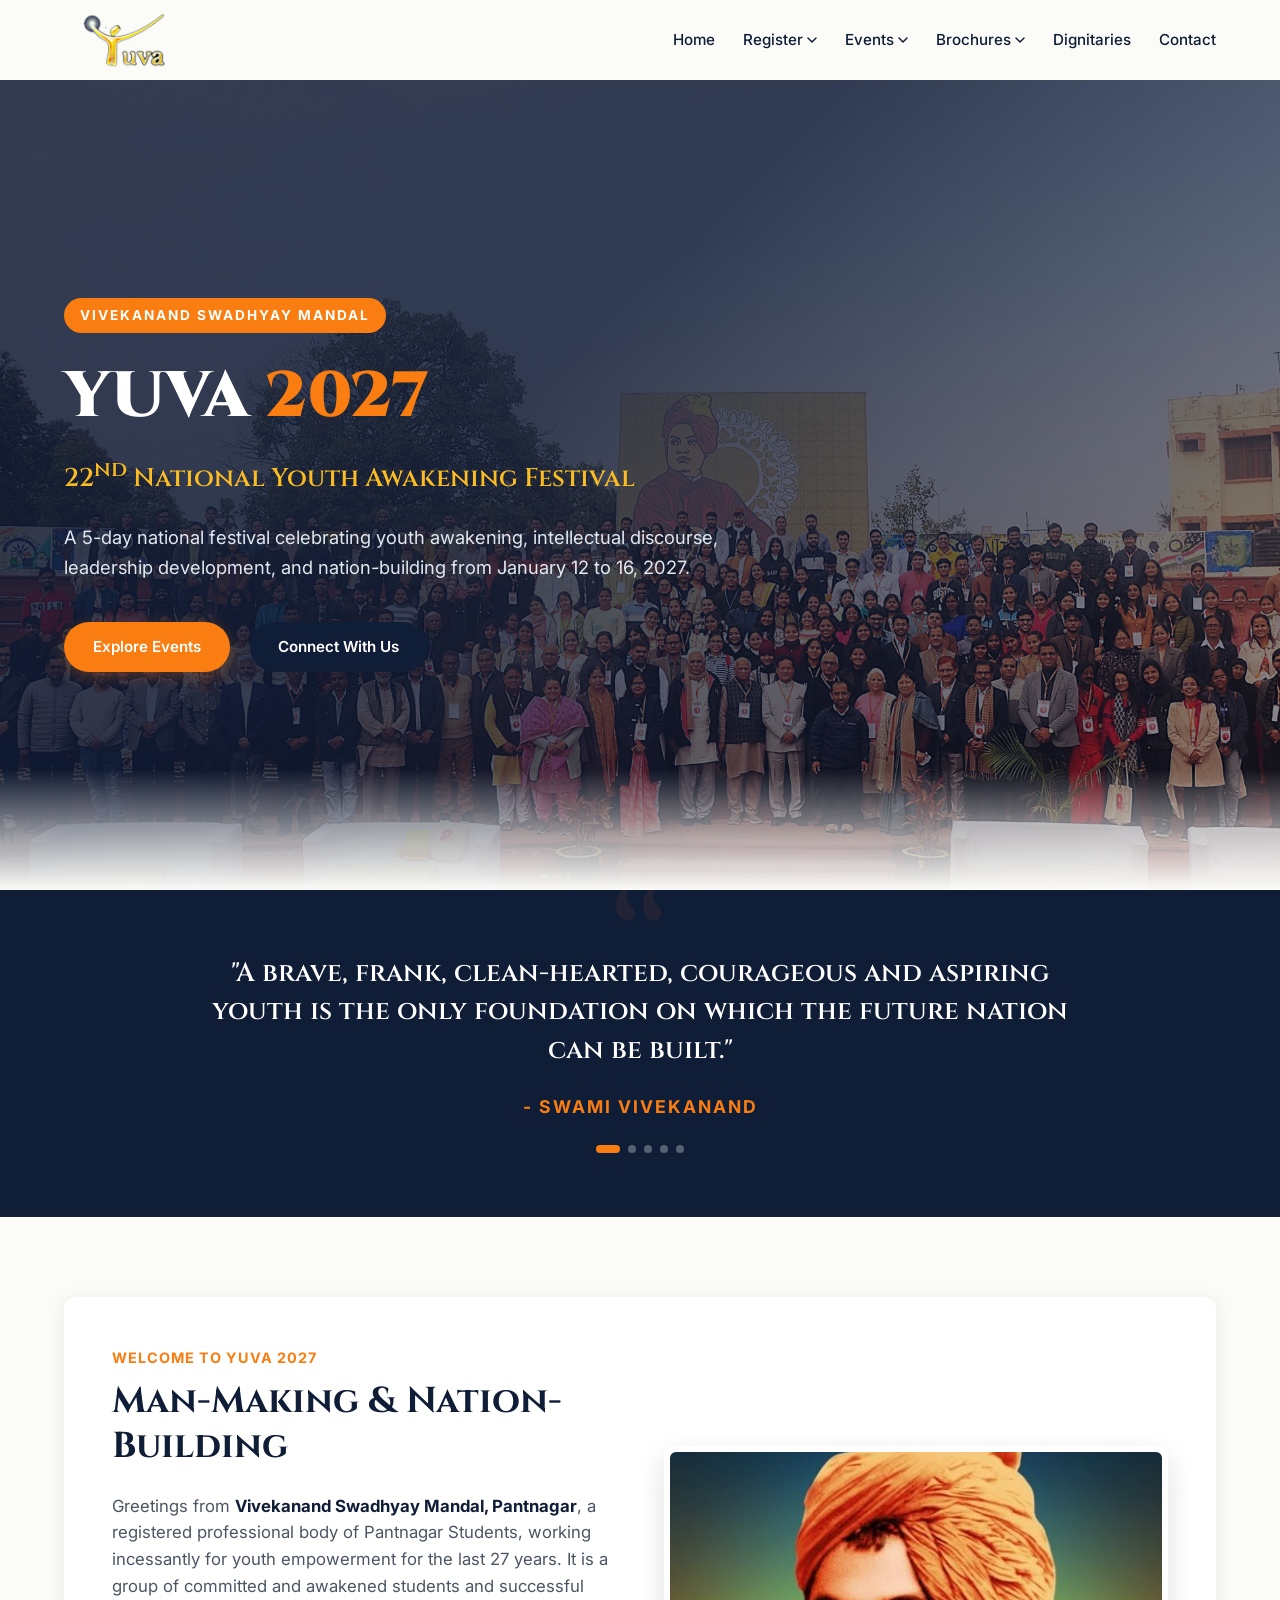
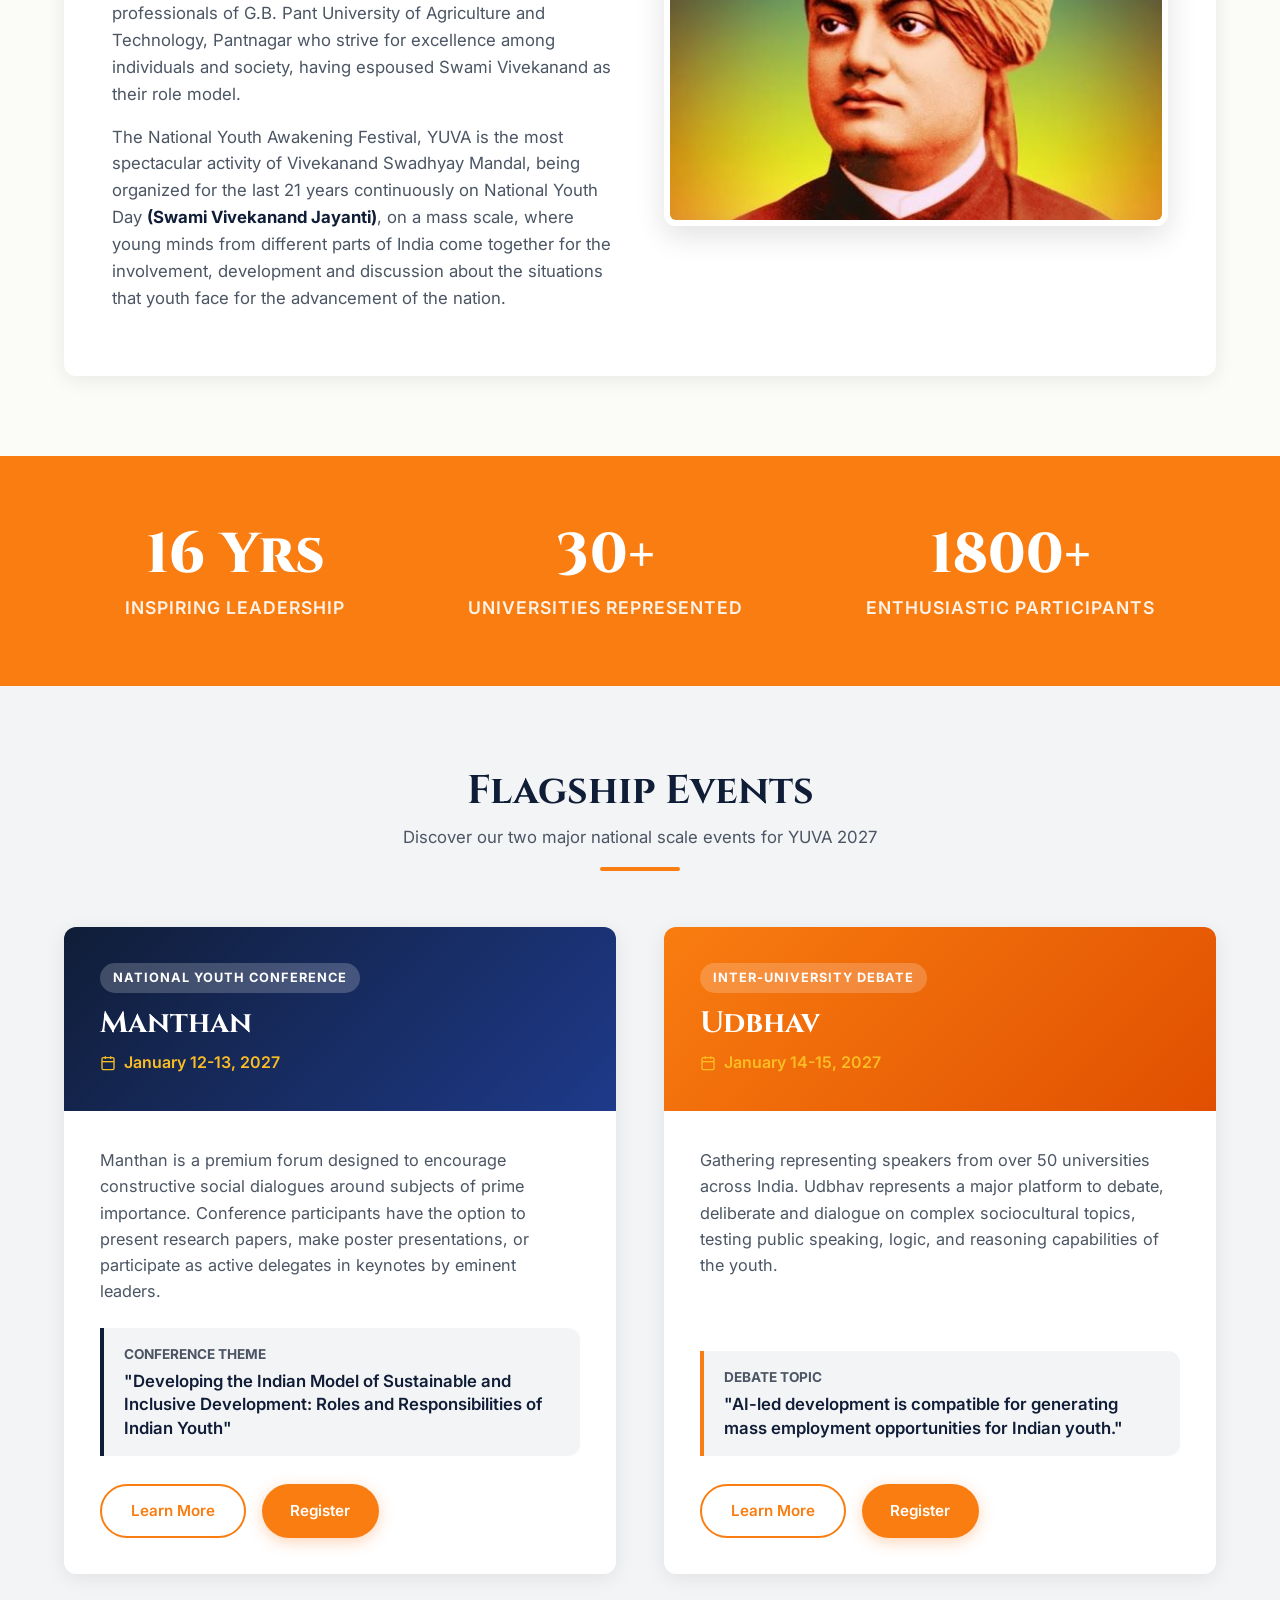
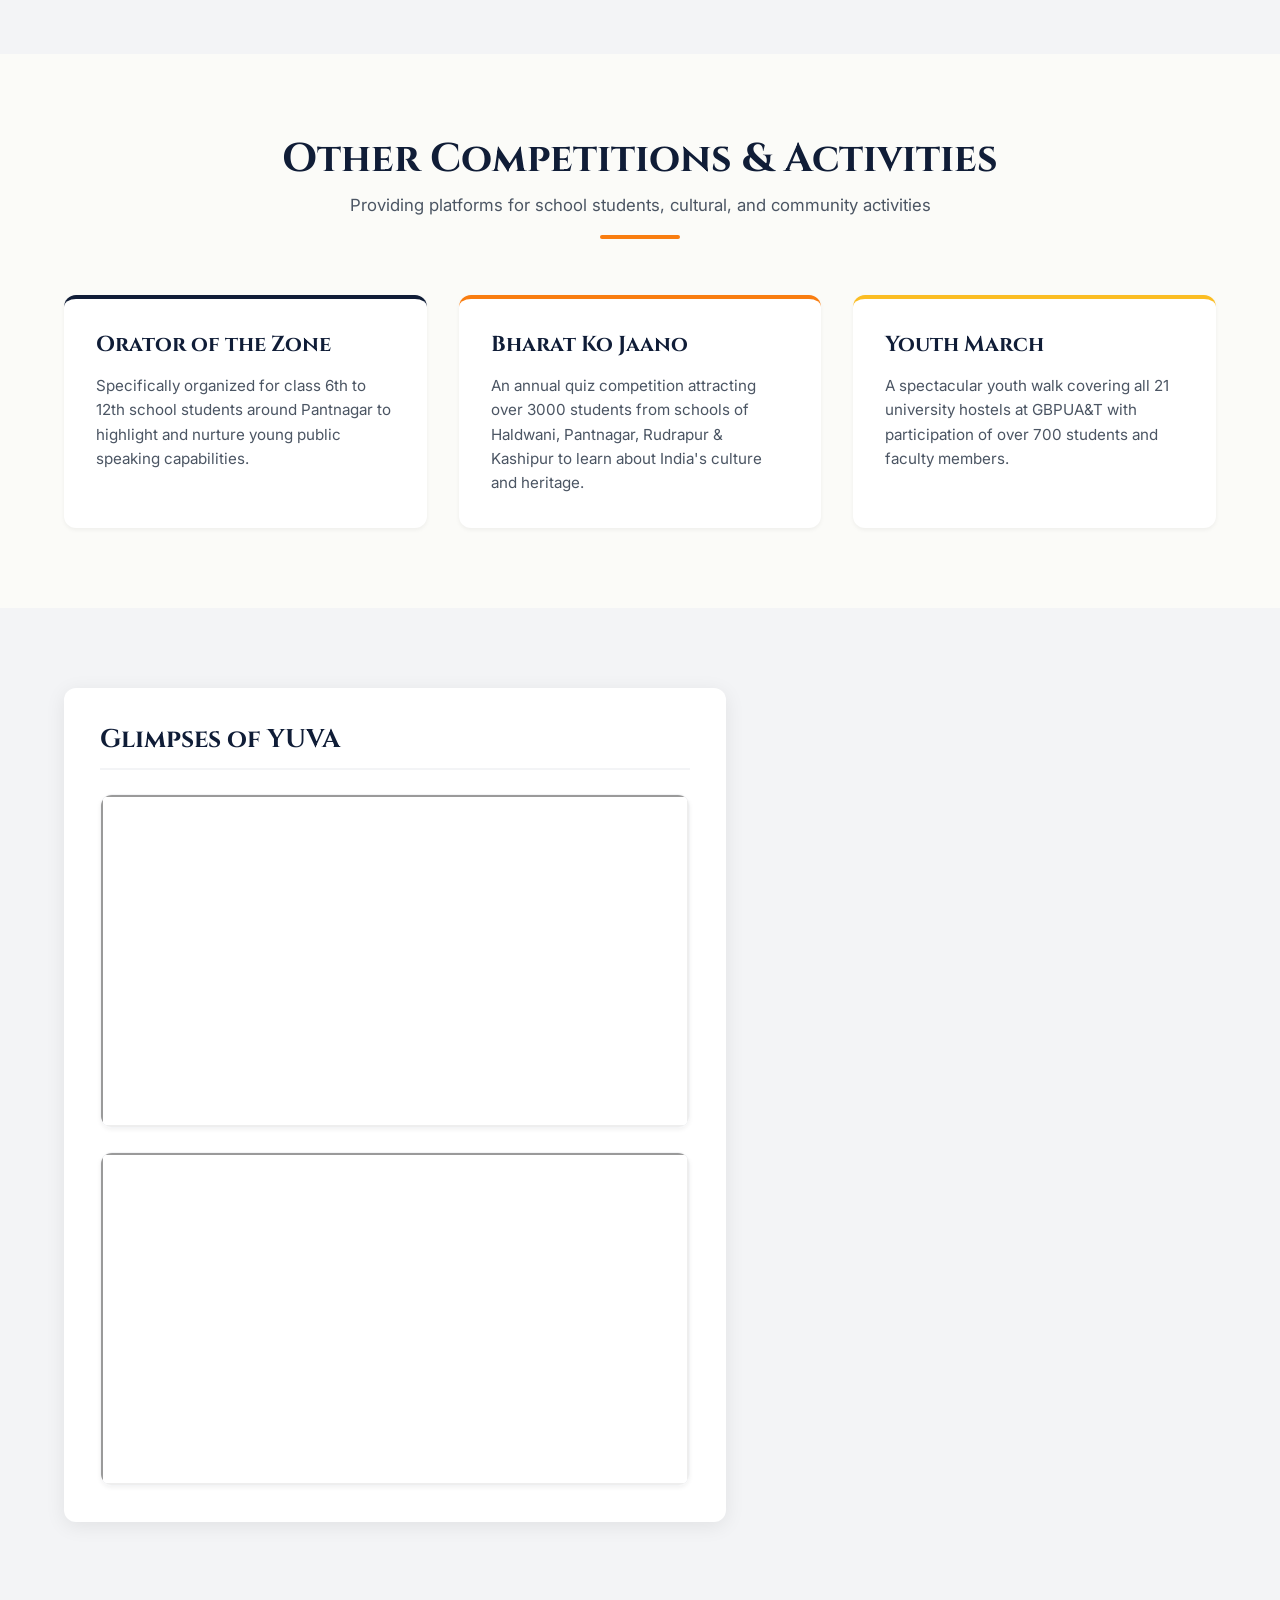
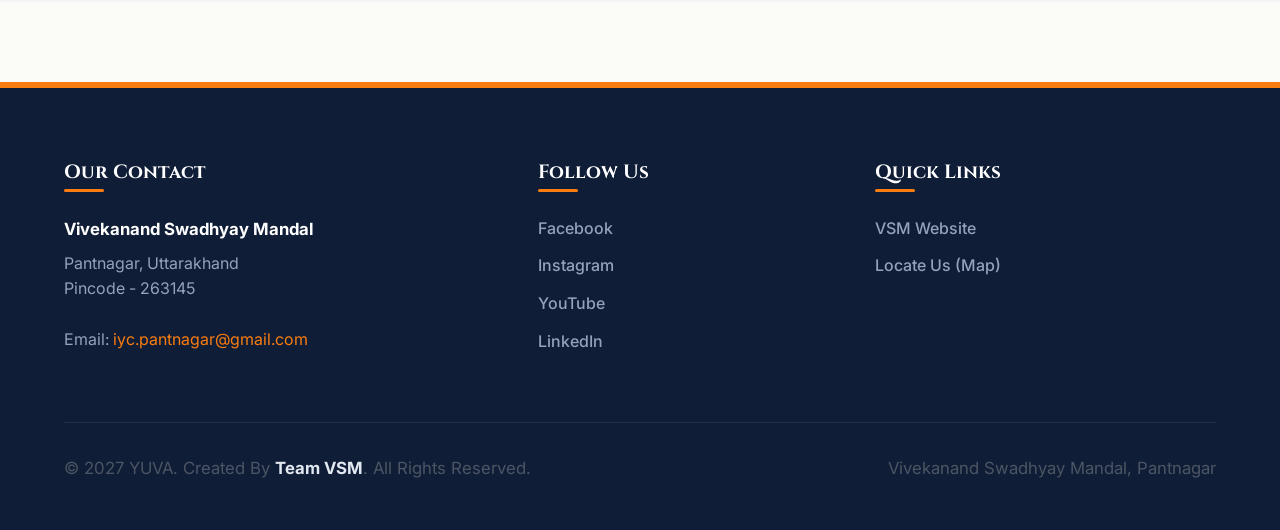
==== commit ce636082: "fix directory structure" ====
--- a/index.html
+++ b/index.html
@@ -1,4 +1,4 @@
-<!DOCTYPE html>
+﻿<!DOCTYPE html>
 <html lang="en">
 
 <head>
@@ -7,11 +7,11 @@
   <meta name="viewport" content="width=device-width, initial-scale=1.0" />
   <meta name="description"
     content="YUVA 2027 - 22nd National Youth Awakening Festival organized by Vivekanand Swadhyay Mandal, GBPUA&T Pantnagar. Commemorating Swami Vivekanand and Netaji Subhas Chandra Bose." />
-  <link rel="icon" type="image/png" href="img/icon.png">
-  <link rel="apple-touch-icon" type="image/png" href="img/icon.png" />
+  <link rel="icon" type="image/png" href="img/brand/icon.png">
+  <link rel="apple-touch-icon" type="image/png" href="img/brand/icon.png" />
 
   <!-- Custom Modern Stylesheet -->
-  <link href="css/style.css" rel="stylesheet" />
+  <link href="style.css" rel="stylesheet" />
 </head>
 
 <body>
@@ -19,7 +19,7 @@
   <header>
     <div class="container">
       <a class="logo" href="index.html">
-        <img src="img/logo.png" alt="YUVA Logo" />
+        <img src="img/brand/logo.png" alt="YUVA Logo" />
       </a>
 
       <!-- Hamburger Menu for Mobile -->
@@ -153,7 +153,7 @@
             nation.</p>
         </div>
         <div class="about-img">
-          <img src="img/sv2.jpg" alt="Swami Vivekanand Portrait" />
+          <img src="img/dignitaries/swami_vivekananda.jpg" alt="Swami Vivekanand Portrait" />
         </div>
       </div>
     </div>
@@ -352,7 +352,7 @@
   </a>
 
   <!-- Shared Javascript -->
-  <script src="js/main.js"></script>
+  <script src="main.js"></script>
 </body>
 
 </html>
--- a/style.css
+++ b/style.css
@@ -0,0 +1,1429 @@
+﻿/* ==========================================================================
+   YUVA 2026 Website Stylesheet
+   Created By: Antigravity Code Assistant & VSM Team
+   ========================================================================== */
+
+/* Google Fonts Import */
+@import url('https://fonts.googleapis.com/css2?family=Cinzel:wght@400;600;700;900&family=Inter:wght@300;400;500;600;700;800&display=swap');
+
+/* Color Variables & Styling Tokens */
+:root {
+  /* Color Palette */
+  --saffron-hsl: 28, 95%, 52%;
+  --saffron: hsl(var(--saffron-hsl));
+  --saffron-hover: hsl(28, 95%, 45%);
+  --saffron-light: hsla(var(--saffron-hsl), 0.1);
+  
+  --navy-hsl: 220, 55%, 14%;
+  --navy: hsl(var(--navy-hsl));
+  --navy-hover: hsl(220, 55%, 10%);
+  --navy-light: hsla(var(--navy-hsl), 0.05);
+  
+  --gold-hsl: 43, 96%, 56%;
+  --gold: hsl(var(--gold-hsl));
+  --gold-hover: hsl(43, 96%, 48%);
+  
+  --cream: #fbfbf8;
+  --white: #ffffff;
+  --gray-light: #f3f4f6;
+  --gray-medium: #d1d5db;
+  --gray-dark: #4b5563;
+  --text-dark: #1e293b;
+  --text-light: #f8fafc;
+  
+  /* Layout & Design System variables */
+  --container-width: 1200px;
+  --header-height: 80px;
+  --border-radius: 12px;
+  --shadow-sm: 0 2px 4px rgba(0,0,0,0.05);
+  --shadow-md: 0 4px 20px rgba(0,0,0,0.08);
+  --shadow-lg: 0 10px 30px rgba(0,0,0,0.12);
+  --transition-fast: 0.2s ease;
+  --transition-normal: 0.3s ease;
+  --transition-slow: 0.5s cubic-bezier(0.4, 0, 0.2, 1);
+  --glass: rgba(255, 255, 255, 0.06);
+  --glass-border: rgba(255, 255, 255, 0.12);
+  --glass-navy: rgba(16, 28, 54, 0.85);
+}
+
+/* CSS Reset */
+*, *::before, *::after {
+  box-sizing: border-box;
+  margin: 0;
+  padding: 0;
+}
+
+html {
+  font-size: 16px;
+  scroll-behavior: smooth;
+}
+
+body {
+  font-family: 'Inter', sans-serif;
+  background-color: var(--cream);
+  color: var(--text-dark);
+  line-height: 1.6;
+  overflow-x: hidden;
+  -webkit-font-smoothing: antialiased;
+}
+
+/* Typography */
+h1, h2, h3, h4, h5, h6 {
+  font-family: 'Cinzel', serif;
+  font-weight: 700;
+  line-height: 1.25;
+  color: var(--navy);
+}
+
+h1 { font-size: 2.75rem; }
+h2 { font-size: 2.25rem; }
+h3 { font-size: 1.75rem; }
+h4 { font-size: 1.35rem; }
+
+p {
+  margin-bottom: 1rem;
+  font-weight: 400;
+  color: var(--gray-dark);
+  font-size: 1.05rem;
+}
+
+strong {
+  font-weight: 700;
+  color: var(--navy);
+}
+
+a {
+  color: var(--saffron);
+  text-decoration: none;
+  transition: color var(--transition-fast);
+}
+
+a:hover {
+  color: var(--saffron-hover);
+}
+
+/* Grid & Layout Utilities */
+.container {
+  width: 100%;
+  max-width: var(--container-width);
+  margin: 0 auto;
+  padding: 0 1.5rem;
+}
+
+.section-padding {
+  padding: 5rem 0;
+}
+
+.section-title {
+  text-align: center;
+  margin-bottom: 3.5rem;
+  position: relative;
+}
+
+.section-title h2 {
+  font-size: 2.5rem;
+  color: var(--navy);
+  margin-bottom: 0.5rem;
+}
+
+.section-title::after {
+  content: '';
+  display: block;
+  width: 80px;
+  height: 4px;
+  background: var(--saffron);
+  margin: 1rem auto 0;
+  border-radius: 2px;
+}
+
+.grid-2 {
+  display: grid;
+  grid-template-columns: repeat(2, 1fr);
+  gap: 3rem;
+  align-items: center;
+}
+
+.grid-3 {
+  display: grid;
+  grid-template-columns: repeat(3, 1fr);
+  gap: 2rem;
+}
+
+.grid-4 {
+  display: grid;
+  grid-template-columns: repeat(4, 1fr);
+  gap: 1.5rem;
+}
+
+/* Buttons */
+.btn {
+  display: inline-flex;
+  align-items: center;
+  justify-content: center;
+  padding: 0.8rem 1.8rem;
+  font-family: 'Inter', sans-serif;
+  font-weight: 600;
+  font-size: 0.95rem;
+  border-radius: 30px;
+  border: none;
+  cursor: pointer;
+  transition: all var(--transition-normal);
+  gap: 0.5rem;
+}
+
+.btn-primary {
+  background-color: var(--saffron);
+  color: var(--white);
+  box-shadow: 0 4px 15px rgba(249, 115, 22, 0.3);
+}
+
+.btn-primary:hover {
+  background-color: var(--saffron-hover);
+  color: var(--white);
+  transform: translateY(-2px);
+  box-shadow: 0 6px 20px rgba(249, 115, 22, 0.4);
+}
+
+.btn-secondary {
+  background-color: var(--navy);
+  color: var(--white);
+  box-shadow: 0 4px 15px rgba(16, 28, 54, 0.2);
+}
+
+.btn-secondary:hover {
+  background-color: var(--navy-hover);
+  color: var(--white);
+  transform: translateY(-2px);
+  box-shadow: 0 6px 20px rgba(16, 28, 54, 0.3);
+}
+
+.btn-outline {
+  background-color: transparent;
+  border: 2px solid var(--saffron);
+  color: var(--saffron);
+}
+
+.btn-outline:hover {
+  background-color: var(--saffron);
+  color: var(--white);
+  transform: translateY(-2px);
+}
+
+.btn-sm {
+  padding: 0.5rem 1.2rem;
+  font-size: 0.85rem;
+}
+
+/* Sticky Header */
+header {
+  position: sticky;
+  top: 0;
+  left: 0;
+  width: 100%;
+  height: var(--header-height);
+  background-color: rgba(251, 251, 248, 0.95);
+  backdrop-filter: blur(10px);
+  z-index: 1000;
+  box-shadow: none;
+  transition: background-color var(--transition-fast), box-shadow var(--transition-fast);
+}
+
+header.scrolled {
+  background-color: var(--white);
+  box-shadow: var(--shadow-md);
+}
+
+header .container {
+  display: flex;
+  align-items: center;
+  justify-content: space-between;
+  height: 100%;
+}
+
+.logo img {
+  height: 55px;
+  display: block;
+}
+
+/* Navigation Links */
+.nav-menu {
+  display: flex;
+  align-items: center;
+  list-style: none;
+  gap: 1.75rem;
+}
+
+.nav-item {
+  position: relative;
+}
+
+.nav-link {
+  font-family: 'Inter', sans-serif;
+  font-weight: 500;
+  font-size: 0.95rem;
+  color: var(--navy);
+  padding: 0.5rem 0;
+  transition: color var(--transition-fast);
+  display: flex;
+  align-items: center;
+  gap: 0.25rem;
+}
+
+.nav-link:hover, .nav-item.active .nav-link {
+  color: var(--saffron);
+}
+
+/* Nav Link Underline Effect */
+.nav-link::after {
+  content: '';
+  position: absolute;
+  bottom: 0;
+  left: 0;
+  width: 0;
+  height: 2px;
+  background-color: var(--saffron);
+  transition: width var(--transition-fast);
+}
+
+.nav-link:hover::after, .nav-item.active .nav-link::after {
+  width: 100%;
+}
+
+.nav-link.btn::after {
+  display: none;
+}
+
+/* Dropdown styling */
+.nav-dropdown {
+  position: absolute;
+  top: 100%;
+  left: 50%;
+  transform: translateX(-50%) translateY(10px);
+  background-color: var(--white);
+  border-radius: var(--border-radius);
+  box-shadow: var(--shadow-lg);
+  padding: 0.75rem 0;
+  list-style: none;
+  min-width: 220px;
+  opacity: 0;
+  visibility: hidden;
+  transition: opacity var(--transition-fast), transform var(--transition-fast), visibility var(--transition-fast);
+}
+
+.nav-item:hover .nav-dropdown {
+  opacity: 1;
+  visibility: visible;
+  transform: translateX(-50%) translateY(0);
+}
+
+.nav-dropdown-item a {
+  display: block;
+  padding: 0.6rem 1.5rem;
+  color: var(--text-dark);
+  font-weight: 500;
+  font-size: 0.9rem;
+  transition: background var(--transition-fast), color var(--transition-fast);
+}
+
+.nav-dropdown-item a:hover {
+  background-color: var(--gray-light);
+  color: var(--saffron);
+}
+
+/* Hamburger menu button */
+.hamburger {
+  display: none;
+  background: transparent;
+  border: none;
+  cursor: pointer;
+  z-index: 1010;
+}
+
+.hamburger span {
+  display: block;
+  width: 25px;
+  height: 3px;
+  background-color: var(--navy);
+  margin: 5px 0;
+  transition: var(--transition-normal);
+  border-radius: 2px;
+}
+
+/* Mobile Hamburger Active Styles */
+.hamburger.active span:nth-child(1) {
+  transform: rotate(45deg) translate(5deg, 6deg);
+}
+
+.hamburger.active span:nth-child(2) {
+  opacity: 0;
+}
+
+.hamburger.active span:nth-child(3) {
+  transform: rotate(-45deg) translate(6deg, -7deg);
+}
+
+/* Cinematic Hero Section */
+.hero {
+  position: relative;
+  height: 90vh;
+  min-height: 600px;
+  background: linear-gradient(135deg, var(--glass-navy) 40%, rgba(10, 18, 38, 0.4)), url('../img/backgrounds/yuva_2025.jpg') center center / cover no-repeat;
+  display: flex;
+  align-items: center;
+  color: var(--text-light);
+}
+
+.hero::after {
+  content: '';
+  position: absolute;
+  bottom: 0;
+  left: 0;
+  width: 100%;
+  height: 120px;
+  background: linear-gradient(to top, var(--cream), transparent);
+  pointer-events: none;
+}
+
+.hero-content {
+  max-width: 700px;
+  z-index: 2;
+  position: relative;
+}
+
+.hero-tag {
+  display: inline-block;
+  background-color: var(--saffron);
+  color: var(--white);
+  padding: 0.4rem 1rem;
+  font-weight: 700;
+  font-size: 0.85rem;
+  border-radius: 30px;
+  text-transform: uppercase;
+  letter-spacing: 2px;
+  margin-bottom: 1.5rem;
+  animation: fadeInUp 0.8s var(--transition-slow);
+}
+
+.hero-content h1 {
+  color: var(--white);
+  font-size: 4rem;
+  font-weight: 900;
+  margin-bottom: 1rem;
+  animation: fadeInUp 1s var(--transition-slow) 0.1s both;
+}
+
+.hero-content h1 span {
+  color: var(--saffron);
+}
+
+.hero-subtitle {
+  font-size: 1.6rem;
+  font-family: 'Cinzel', serif;
+  font-weight: 600;
+  color: var(--gold);
+  margin-bottom: 1.5rem;
+  animation: fadeInUp 1s var(--transition-slow) 0.2s both;
+}
+
+.hero-content p {
+  color: #e2e8f0;
+  font-size: 1.15rem;
+  margin-bottom: 2.5rem;
+  animation: fadeInUp 1s var(--transition-slow) 0.3s both;
+}
+
+.hero-ctas {
+  display: flex;
+  gap: 1.25rem;
+  animation: fadeInUp 1s var(--transition-slow) 0.4s both;
+}
+
+/* Quotes Strip */
+.quote-strip {
+  background-color: var(--navy);
+  padding: 4rem 0;
+  text-align: center;
+  position: relative;
+  overflow: hidden;
+}
+
+.quote-strip::before {
+  content: '“';
+  position: absolute;
+  top: -10px;
+  left: 50%;
+  transform: translateX(-50%);
+  font-family: 'Cinzel', serif;
+  font-size: 12rem;
+  color: rgba(249, 115, 22, 0.08);
+  line-height: 1;
+}
+
+.quote-slider {
+  max-width: 900px;
+  margin: 0 auto;
+  position: relative;
+}
+
+.quote-slide {
+  display: none;
+  animation: fadeIn 0.6s ease-in-out;
+}
+
+.quote-slide.active {
+  display: block;
+}
+
+.quote-text {
+  font-family: 'Cinzel', serif;
+  font-size: 1.65rem;
+  color: var(--white);
+  line-height: 1.45;
+  margin-bottom: 1.5rem;
+  font-weight: 600;
+}
+
+.quote-author {
+  font-size: 1.1rem;
+  color: var(--saffron);
+  font-weight: 700;
+  letter-spacing: 2px;
+  text-transform: uppercase;
+}
+
+/* Carousel dots for quote strip */
+.quote-dots {
+  display: flex;
+  justify-content: center;
+  gap: 0.5rem;
+  margin-top: 1.5rem;
+}
+
+.quote-dot {
+  width: 8px;
+  height: 8px;
+  border-radius: 50%;
+  background-color: rgba(255, 255, 255, 0.3);
+  border: none;
+  cursor: pointer;
+  transition: all var(--transition-fast);
+}
+
+.quote-dot.active {
+  background-color: var(--saffron);
+  width: 24px;
+  border-radius: 4px;
+}
+
+/* About VSM Section */
+.about-box {
+  background: var(--white);
+  border-radius: var(--border-radius);
+  padding: 3rem;
+  box-shadow: var(--shadow-md);
+}
+
+.about-img {
+  border-radius: var(--border-radius);
+  overflow: hidden;
+  box-shadow: var(--shadow-lg);
+  border: 6px solid var(--white);
+  height: 380px;
+}
+
+.about-img img {
+  width: 100%;
+  height: 100%;
+  object-fit: cover;
+  transition: transform var(--transition-slow);
+}
+
+.about-img:hover img {
+  transform: scale(1.05);
+}
+
+/* Stats Counter Section */
+.stats-section {
+  background-color: var(--saffron);
+  padding: 4rem 0;
+  color: var(--white);
+}
+
+.stats-grid {
+  display: flex;
+  justify-content: space-around;
+  text-align: center;
+  align-items: center;
+}
+
+.stat-item h3 {
+  font-size: 3.5rem;
+  font-weight: 800;
+  color: var(--white);
+  margin-bottom: 0.25rem;
+}
+
+.stat-item p {
+  color: rgba(255, 255, 255, 0.9);
+  font-size: 1.1rem;
+  font-weight: 600;
+  text-transform: uppercase;
+  letter-spacing: 1px;
+  margin: 0;
+}
+
+/* Card Styling for major events */
+.events-section {
+  background-color: var(--gray-light);
+}
+
+.event-cards-container {
+  display: grid;
+  grid-template-columns: 1fr 1fr;
+  gap: 3rem;
+  margin-top: 2rem;
+}
+
+.event-card {
+  background-color: var(--white);
+  border-radius: var(--border-radius);
+  overflow: hidden;
+  box-shadow: var(--shadow-md);
+  transition: all var(--transition-normal);
+  display: flex;
+  flex-direction: column;
+}
+
+.event-card:hover {
+  transform: translateY(-8px);
+  box-shadow: var(--shadow-lg);
+}
+
+.event-card-header {
+  padding: 2.25rem;
+  color: var(--white);
+  position: relative;
+}
+
+.event-card-header.manthan {
+  background: linear-gradient(135deg, var(--navy) 0%, #1e3a8a 100%);
+}
+
+.event-card-header.udbhav {
+  background: linear-gradient(135deg, var(--saffron) 0%, #e04f00 100%);
+}
+
+.event-card-tag {
+  display: inline-block;
+  font-size: 0.8rem;
+  font-weight: 700;
+  background-color: rgba(255, 255, 255, 0.2);
+  padding: 0.3rem 0.8rem;
+  border-radius: 20px;
+  text-transform: uppercase;
+  letter-spacing: 1px;
+  margin-bottom: 0.75rem;
+}
+
+.event-card-header h3 {
+  color: var(--white);
+  font-size: 1.85rem;
+  margin-bottom: 0.5rem;
+}
+
+.event-date-badge {
+  font-size: 1rem;
+  color: var(--gold);
+  font-weight: 600;
+  display: flex;
+  align-items: center;
+  gap: 0.5rem;
+}
+
+.event-card-body {
+  padding: 2.25rem;
+  display: flex;
+  flex-direction: column;
+  flex-grow: 1;
+}
+
+.event-card-body p {
+  font-size: 1.02rem;
+  color: var(--gray-dark);
+  margin-bottom: 1.5rem;
+  flex-grow: 1;
+}
+
+.theme-box {
+  background-color: var(--gray-light);
+  border-left: 4px solid var(--saffron);
+  padding: 1rem 1.25rem;
+  border-radius: 0 var(--border-radius) var(--border-radius) 0;
+  margin-bottom: 1.75rem;
+}
+
+.theme-box.navy-border {
+  border-left-color: var(--navy);
+}
+
+.theme-box span {
+  display: block;
+  font-size: 0.85rem;
+  font-weight: 700;
+  text-transform: uppercase;
+  color: var(--gray-dark);
+  margin-bottom: 0.25rem;
+}
+
+.theme-box h4 {
+  font-size: 1.05rem;
+  font-family: 'Inter', sans-serif;
+  font-weight: 600;
+  line-height: 1.4;
+  color: var(--navy);
+}
+
+.event-card-footer {
+  display: flex;
+  gap: 1rem;
+}
+
+/* Other Events Grid */
+.other-events-grid {
+  display: grid;
+  grid-template-columns: repeat(3, 1fr);
+  gap: 2rem;
+  margin-top: 2rem;
+}
+
+.other-event-card {
+  background-color: var(--white);
+  border-radius: var(--border-radius);
+  padding: 2rem;
+  box-shadow: var(--shadow-sm);
+  border-top: 4px solid var(--navy);
+  transition: all var(--transition-normal);
+}
+
+.other-event-card:nth-child(2) {
+  border-top-color: var(--saffron);
+}
+
+.other-event-card:nth-child(3) {
+  border-top-color: var(--gold);
+}
+
+.other-event-card:hover {
+  transform: translateY(-5px);
+  box-shadow: var(--shadow-md);
+}
+
+.other-event-card h3 {
+  font-size: 1.35rem;
+  margin-bottom: 1rem;
+}
+
+.other-event-card p {
+  font-size: 0.95rem;
+  color: var(--gray-dark);
+  margin: 0;
+}
+
+/* Gallery & Latest News section */
+.dashboard-grid {
+  display: grid;
+  grid-template-columns: 1.2fr 0.8fr;
+  gap: 3rem;
+}
+
+.dashboard-card {
+  background-color: var(--white);
+  border-radius: var(--border-radius);
+  padding: 2.25rem;
+  box-shadow: var(--shadow-md);
+}
+
+.dashboard-card h3 {
+  font-size: 1.6rem;
+  margin-bottom: 1.5rem;
+  border-bottom: 2px solid var(--gray-light);
+  padding-bottom: 0.75rem;
+}
+
+/* News List */
+.news-list {
+  list-style: none;
+}
+
+.news-item {
+  padding: 1.25rem 0;
+  border-bottom: 1px solid var(--gray-light);
+  transition: transform var(--transition-fast);
+}
+
+.news-item:last-child {
+  border-bottom: none;
+}
+
+.news-item:hover {
+  transform: translateX(5px);
+}
+
+.news-title {
+  display: block;
+  font-weight: 600;
+  font-size: 1.05rem;
+  color: var(--navy);
+  margin-bottom: 0.5rem;
+}
+
+.news-meta {
+  display: flex;
+  align-items: center;
+  gap: 1.5rem;
+  font-size: 0.85rem;
+  color: var(--gray-dark);
+}
+
+.news-date {
+  font-weight: 500;
+  color: var(--saffron);
+}
+
+.news-tag {
+  background-color: var(--gray-light);
+  padding: 0.2rem 0.6rem;
+  border-radius: 4px;
+  font-weight: 600;
+}
+
+/* Video Showcase */
+.video-showcase {
+  display: flex;
+  flex-direction: column;
+  gap: 1.5rem;
+}
+
+.video-wrapper {
+  position: relative;
+  padding-bottom: 56.25%; /* 16:9 Aspect Ratio */
+  height: 0;
+  overflow: hidden;
+  border-radius: var(--border-radius);
+  box-shadow: var(--shadow-sm);
+  border: 1px solid var(--gray-light);
+}
+
+.video-wrapper iframe {
+  position: absolute;
+  top: 0;
+  left: 0;
+  width: 100%;
+  height: 100%;
+}
+
+/* Dignitary Grid Cards */
+.dignitaries-grid {
+  display: grid;
+  grid-template-columns: repeat(auto-fill, minmax(280px, 1fr));
+  gap: 2rem;
+  margin-top: 2rem;
+}
+
+.dignitary-card {
+  background-color: var(--white);
+  border-radius: var(--border-radius);
+  overflow: hidden;
+  box-shadow: var(--shadow-sm);
+  border: 1px solid var(--gray-light);
+  transition: all var(--transition-normal);
+  display: flex;
+  flex-direction: column;
+  text-align: center;
+}
+
+.dignitary-card:hover {
+  transform: translateY(-6px);
+  box-shadow: var(--shadow-md);
+  border-color: var(--saffron);
+}
+
+.dignitary-photo {
+  height: 320px;
+  overflow: hidden;
+  background-color: var(--navy-light);
+  position: relative;
+}
+
+.dignitary-photo img {
+  width: 100%;
+  height: 100%;
+  object-fit: cover;
+  transition: transform var(--transition-slow);
+}
+
+.dignitary-card:hover .dignitary-photo img {
+  transform: scale(1.04);
+}
+
+.dignitary-info {
+  padding: 1.5rem;
+  flex-grow: 1;
+  display: flex;
+  flex-direction: column;
+  justify-content: center;
+}
+
+.dignitary-info h4 {
+  font-size: 1.2rem;
+  color: var(--navy);
+  margin-bottom: 0.5rem;
+  font-family: 'Cinzel', serif;
+}
+
+.dignitary-role {
+  font-size: 0.85rem;
+  font-weight: 700;
+  color: var(--saffron);
+  text-transform: uppercase;
+  letter-spacing: 1px;
+  line-height: 1.4;
+}
+
+.dignitary-bio {
+  font-size: 0.9rem;
+  color: var(--gray-dark);
+  margin-top: 0.75rem;
+  line-height: 1.5;
+  border-top: 1px solid var(--gray-light);
+  padding-top: 0.75rem;
+}
+
+/* Past Dignitaries Accordion / Section styling */
+.past-dignitaries-header {
+  display: flex;
+  justify-content: space-between;
+  align-items: center;
+  background-color: var(--navy);
+  color: var(--white);
+  padding: 1.5rem 2rem;
+  border-radius: var(--border-radius);
+  cursor: pointer;
+  margin-top: 4rem;
+  transition: background-color var(--transition-fast);
+}
+
+.past-dignitaries-header:hover {
+  background-color: var(--navy-hover);
+}
+
+.past-dignitaries-header h3 {
+  color: var(--white);
+  margin: 0;
+  font-size: 1.5rem;
+}
+
+.past-dignitaries-toggle-icon {
+  font-size: 1.5rem;
+  transition: transform var(--transition-normal);
+}
+
+.past-dignitaries-header.active .past-dignitaries-toggle-icon {
+  transform: rotate(180deg);
+}
+
+.past-dignitaries-content {
+  display: none;
+  animation: slideDown 0.4s ease-out;
+}
+
+.past-dignitaries-content.active {
+  display: block;
+}
+
+/* Guidelines Layout */
+.guidelines-box {
+  background-color: var(--white);
+  border-radius: var(--border-radius);
+  padding: 3rem;
+  box-shadow: var(--shadow-md);
+  margin-top: 2rem;
+}
+
+.guidelines-box h3 {
+  font-size: 1.6rem;
+  margin-bottom: 1.5rem;
+  border-bottom: 2px solid var(--saffron);
+  padding-bottom: 0.5rem;
+}
+
+.guidelines-list {
+  padding-left: 1.5rem;
+  margin-bottom: 2rem;
+}
+
+.guidelines-list li {
+  margin-bottom: 0.75rem;
+  font-size: 1.05rem;
+  color: var(--gray-dark);
+}
+
+.guidelines-list li strong {
+  color: var(--navy);
+}
+
+/* Sub-themes Grid */
+.subthemes-grid {
+  display: grid;
+  grid-template-columns: repeat(2, 1fr);
+  gap: 2rem;
+  margin-top: 2.5rem;
+}
+
+.subtheme-card {
+  background-color: var(--white);
+  border-radius: var(--border-radius);
+  padding: 2.25rem;
+  box-shadow: var(--shadow-sm);
+  border-left: 5px solid var(--navy);
+  transition: all var(--transition-normal);
+}
+
+.subtheme-card:hover {
+  transform: translateY(-4px);
+  box-shadow: var(--shadow-md);
+  border-left-color: var(--saffron);
+}
+
+.subtheme-num {
+  font-size: 2.5rem;
+  font-family: 'Cinzel', serif;
+  font-weight: 700;
+  color: rgba(16, 28, 54, 0.1);
+  line-height: 1;
+  margin-bottom: 0.5rem;
+  display: block;
+}
+
+.subtheme-card h4 {
+  font-size: 1.2rem;
+  color: var(--navy);
+  margin-bottom: 0.75rem;
+}
+
+.subtheme-card p {
+  font-size: 0.95rem;
+  color: var(--gray-dark);
+  margin: 0;
+  line-height: 1.6;
+}
+
+/* Inner Page Hero Styling */
+.page-hero {
+  position: relative;
+  height: 45vh;
+  min-height: 300px;
+  background: linear-gradient(135deg, var(--glass-navy) 40%, rgba(10, 18, 38, 0.5)), url('../img/backgrounds/yuva_2024.jpg') center center / cover no-repeat;
+  display: flex;
+  align-items: center;
+  color: var(--text-light);
+}
+
+.page-hero h1 {
+  color: var(--white);
+  font-size: 3rem;
+  font-weight: 800;
+  margin-bottom: 0.5rem;
+}
+
+.page-hero-subtitle {
+  font-size: 1.35rem;
+  color: var(--gold);
+  font-family: 'Cinzel', serif;
+  font-weight: 600;
+}
+
+/* Contact Grid */
+.contact-layout {
+  display: grid;
+  grid-template-columns: 1fr 1.2fr;
+  gap: 3rem;
+}
+
+.contact-info-grid {
+  display: flex;
+  flex-direction: column;
+  gap: 1.5rem;
+}
+
+.contact-card {
+  background-color: var(--white);
+  border-radius: var(--border-radius);
+  padding: 1.5rem 2rem;
+  box-shadow: var(--shadow-sm);
+  display: flex;
+  align-items: flex-start;
+  gap: 1.5rem;
+  border-left: 4px solid var(--navy);
+  transition: transform var(--transition-fast);
+}
+
+.contact-card:hover {
+  transform: translateX(5px);
+  border-left-color: var(--saffron);
+}
+
+.contact-card-icon {
+  width: 48px;
+  height: 48px;
+  background-color: var(--navy-light);
+  border-radius: 50%;
+  display: flex;
+  align-items: center;
+  justify-content: center;
+  flex-shrink: 0;
+}
+
+.contact-card-icon svg {
+  width: 24px;
+  height: 24px;
+  fill: var(--navy);
+}
+
+.contact-card:hover .contact-card-icon {
+  background-color: var(--saffron-light);
+}
+
+.contact-card:hover .contact-card-icon svg {
+  fill: var(--saffron);
+}
+
+.contact-card-details h4 {
+  font-size: 1.1rem;
+  margin-bottom: 0.25rem;
+}
+
+.contact-card-details p, .contact-card-details a {
+  margin: 0;
+  font-size: 0.95rem;
+  color: var(--gray-dark);
+}
+
+.contact-card-details a:hover {
+  color: var(--saffron);
+}
+
+/* Map frame wrapper */
+.map-wrapper {
+  background-color: var(--white);
+  border-radius: var(--border-radius);
+  padding: 1rem;
+  box-shadow: var(--shadow-md);
+  height: 480px;
+  overflow: hidden;
+  border: 1px solid var(--gray-light);
+}
+
+.map-wrapper iframe {
+  width: 100%;
+  height: 100%;
+  border-radius: calc(var(--border-radius) - 4px);
+}
+
+/* Social Media Follow strip */
+.social-strip {
+  background-color: var(--white);
+  border-radius: var(--border-radius);
+  padding: 3rem;
+  box-shadow: var(--shadow-sm);
+  text-align: center;
+  margin-top: 4rem;
+}
+
+.social-strip h3 {
+  font-size: 1.6rem;
+  margin-bottom: 1.5rem;
+}
+
+.social-icons-row {
+  display: flex;
+  justify-content: center;
+  gap: 1.5rem;
+}
+
+.social-icon-btn {
+  width: 55px;
+  height: 55px;
+  border-radius: 50%;
+  background-color: var(--gray-light);
+  display: flex;
+  align-items: center;
+  justify-content: center;
+  transition: all var(--transition-normal);
+  box-shadow: var(--shadow-sm);
+}
+
+.social-icon-btn svg {
+  width: 26px;
+  height: 26px;
+  fill: var(--navy);
+  transition: all var(--transition-normal);
+}
+
+.social-icon-btn:hover {
+  transform: translateY(-4px);
+  background-color: var(--navy);
+  box-shadow: var(--shadow-md);
+}
+
+.social-icon-btn.facebook:hover { background-color: #1877f2; }
+.social-icon-btn.instagram:hover { background-color: #e1306c; }
+.social-icon-btn.youtube:hover { background-color: #ff0000; }
+.social-icon-btn.linkedin:hover { background-color: #0077b5; }
+
+.social-icon-btn:hover svg {
+  fill: var(--white);
+}
+
+/* Footer Section */
+footer {
+  background-color: var(--navy);
+  color: var(--text-light);
+  padding: 4.5rem 0 2rem;
+  margin-top: 5rem;
+  border-top: 6px solid var(--saffron);
+}
+
+.footer-grid {
+  display: grid;
+  grid-template-columns: 1.2fr 0.8fr 1fr;
+  gap: 4rem;
+  margin-bottom: 3.5rem;
+}
+
+.footer-col h5 {
+  color: var(--white);
+  font-size: 1.2rem;
+  margin-bottom: 1.5rem;
+  position: relative;
+  padding-bottom: 0.5rem;
+}
+
+.footer-col h5::after {
+  content: '';
+  position: absolute;
+  bottom: 0;
+  left: 0;
+  width: 40px;
+  height: 3px;
+  background-color: var(--saffron);
+  border-radius: 2px;
+}
+
+.footer-col address {
+  font-style: normal;
+  color: #94a3b8;
+  line-height: 1.6;
+}
+
+.footer-col address strong {
+  color: var(--white);
+}
+
+.footer-links {
+  list-style: none;
+}
+
+.footer-links li {
+  margin-bottom: 0.75rem;
+}
+
+.footer-links a {
+  color: #94a3b8;
+  font-weight: 500;
+  transition: color var(--transition-fast), padding-left var(--transition-fast);
+}
+
+.footer-links a:hover {
+  color: var(--saffron);
+  padding-left: 4px;
+}
+
+.footer-bottom {
+  border-top: 1px solid rgba(255,255,255,0.08);
+  padding-top: 2rem;
+  display: flex;
+  justify-content: space-between;
+  align-items: center;
+  font-size: 0.9rem;
+  color: #64748b;
+}
+
+.footer-bottom strong {
+  color: #e2e8f0;
+}
+
+/* Back to Top Button */
+.scrollup {
+  position: fixed;
+  bottom: 30px;
+  right: 30px;
+  width: 45px;
+  height: 45px;
+  background-color: var(--saffron);
+  color: var(--white);
+  border-radius: 50%;
+  display: flex;
+  align-items: center;
+  justify-content: center;
+  box-shadow: var(--shadow-md);
+  z-index: 999;
+  opacity: 0;
+  visibility: hidden;
+  transition: all var(--transition-normal);
+}
+
+.scrollup svg {
+  width: 20px;
+  height: 20px;
+  fill: var(--white);
+}
+
+.scrollup.show {
+  opacity: 1;
+  visibility: visible;
+}
+
+.scrollup:hover {
+  background-color: var(--saffron-hover);
+  transform: translateY(-4px);
+}
+
+/* Keyframes & Animations */
+@keyframes fadeInUp {
+  from {
+    opacity: 0;
+    transform: translateY(30px);
+  }
+  to {
+    opacity: 1;
+    transform: translateY(0);
+  }
+}
+
+@keyframes fadeIn {
+  from { opacity: 0; }
+  to { opacity: 1; }
+}
+
+@keyframes slideDown {
+  from { opacity: 0; transform: translateY(-10px); }
+  to { opacity: 1; transform: translateY(0); }
+}
+
+/* Responsive Breakpoints */
+@media (max-width: 1024px) {
+  h1 { font-size: 2.25rem; }
+  h2 { font-size: 1.85rem; }
+  .grid-3 { grid-template-columns: repeat(2, 1fr); }
+  .other-events-grid { grid-template-columns: 1fr; }
+  .footer-grid { grid-template-columns: 1fr 1fr; gap: 3rem; }
+  .footer-col:last-child { grid-column: span 2; }
+}
+
+@media (max-width: 768px) {
+  header {
+    height: 70px;
+  }
+  
+  .hamburger {
+    display: block;
+  }
+  
+  .nav-menu {
+    position: fixed;
+    top: 70px;
+    left: 0;
+    width: 100%;
+    height: calc(100vh - 70px);
+    background-color: var(--white);
+    flex-direction: column;
+    padding: 3rem 1.5rem;
+    gap: 2rem;
+    box-shadow: var(--shadow-lg);
+    transform: translateY(-100%);
+    opacity: 0;
+    visibility: hidden;
+    transition: transform var(--transition-slow), opacity var(--transition-slow), visibility var(--transition-slow);
+    overflow-y: auto;
+  }
+  
+  .nav-menu.active {
+    transform: translateY(0);
+    opacity: 1;
+    visibility: visible;
+  }
+  
+  .nav-link {
+    font-size: 1.25rem;
+    font-weight: 600;
+  }
+  
+  .nav-dropdown {
+    position: static;
+    transform: none;
+    box-shadow: none;
+    opacity: 1;
+    visibility: visible;
+    padding: 0.5rem 0 0;
+    display: none;
+    margin-left: 1.5rem;
+    border-left: 2px solid var(--saffron-light);
+  }
+  
+  .nav-item.dropdown-active .nav-dropdown {
+    display: block;
+  }
+  
+  .hero {
+    height: auto;
+    padding: 8rem 0 6rem;
+  }
+  
+  .hero-content h1 {
+    font-size: 2.75rem;
+  }
+  
+  .hero-subtitle {
+    font-size: 1.25rem;
+  }
+  
+  .grid-2, .grid-3, .grid-4, .event-cards-container, .dashboard-grid, .contact-layout {
+    grid-template-columns: 1fr;
+    gap: 2.5rem;
+  }
+  
+  .stats-grid {
+    flex-direction: column;
+    gap: 2.5rem;
+  }
+  
+  .about-img {
+    height: 300px;
+  }
+  
+  .footer-grid {
+    grid-template-columns: 1fr;
+    gap: 2.5rem;
+  }
+  
+  .footer-col:last-child {
+    grid-column: span 1;
+  }
+  
+  .footer-bottom {
+    flex-direction: column;
+    gap: 1rem;
+    text-align: center;
+  }
+}
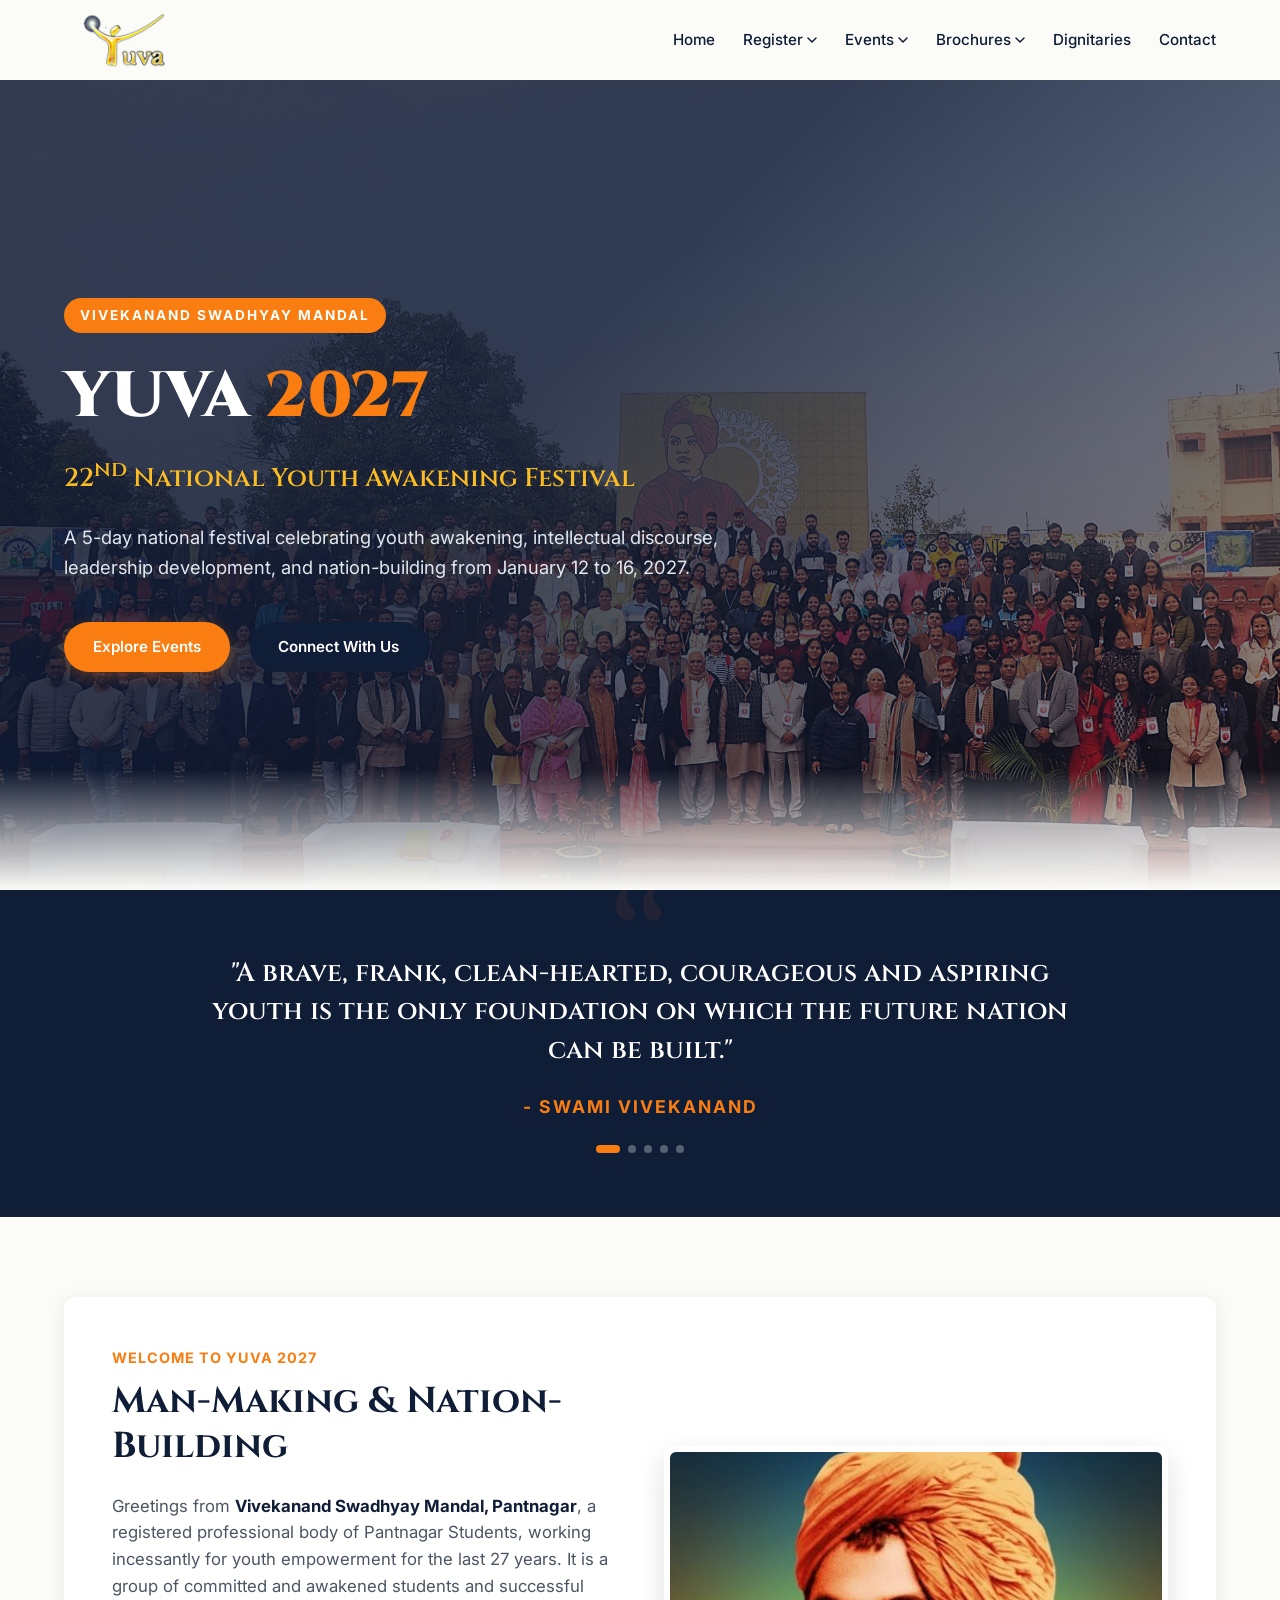
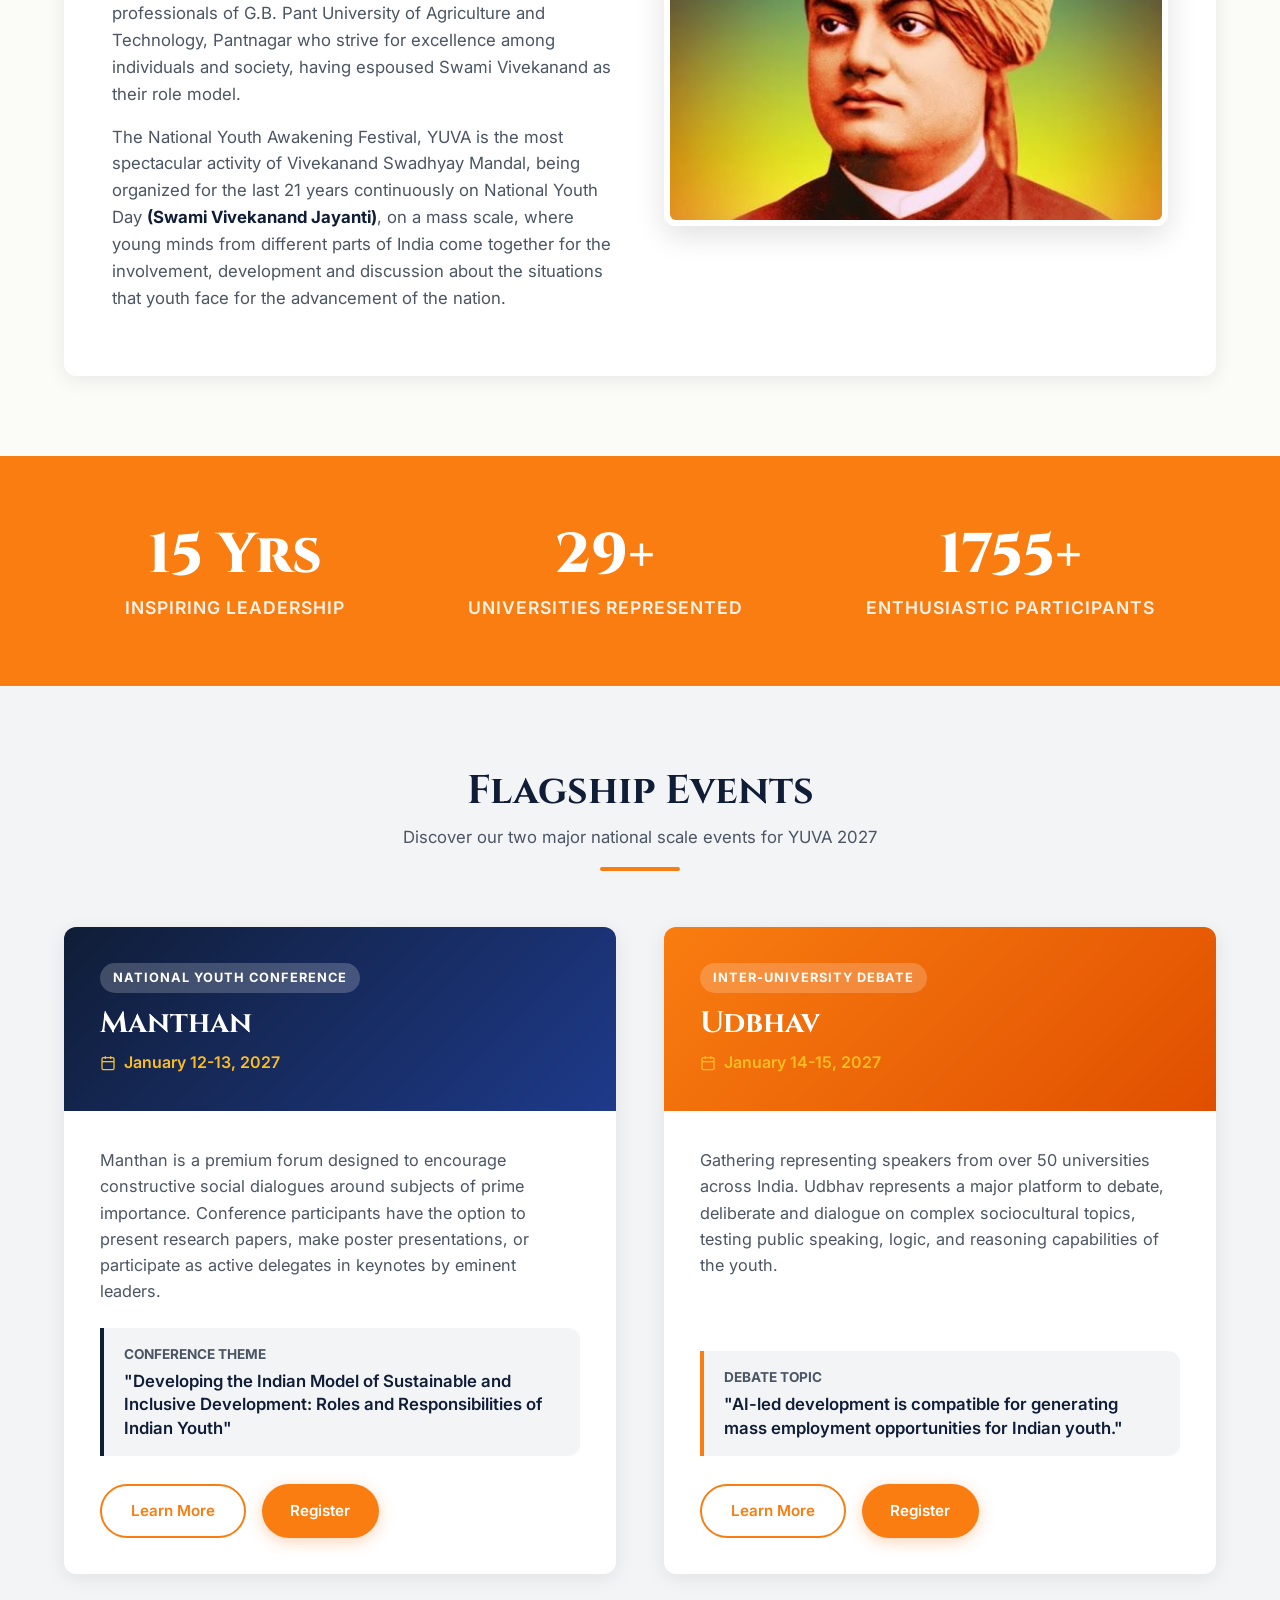
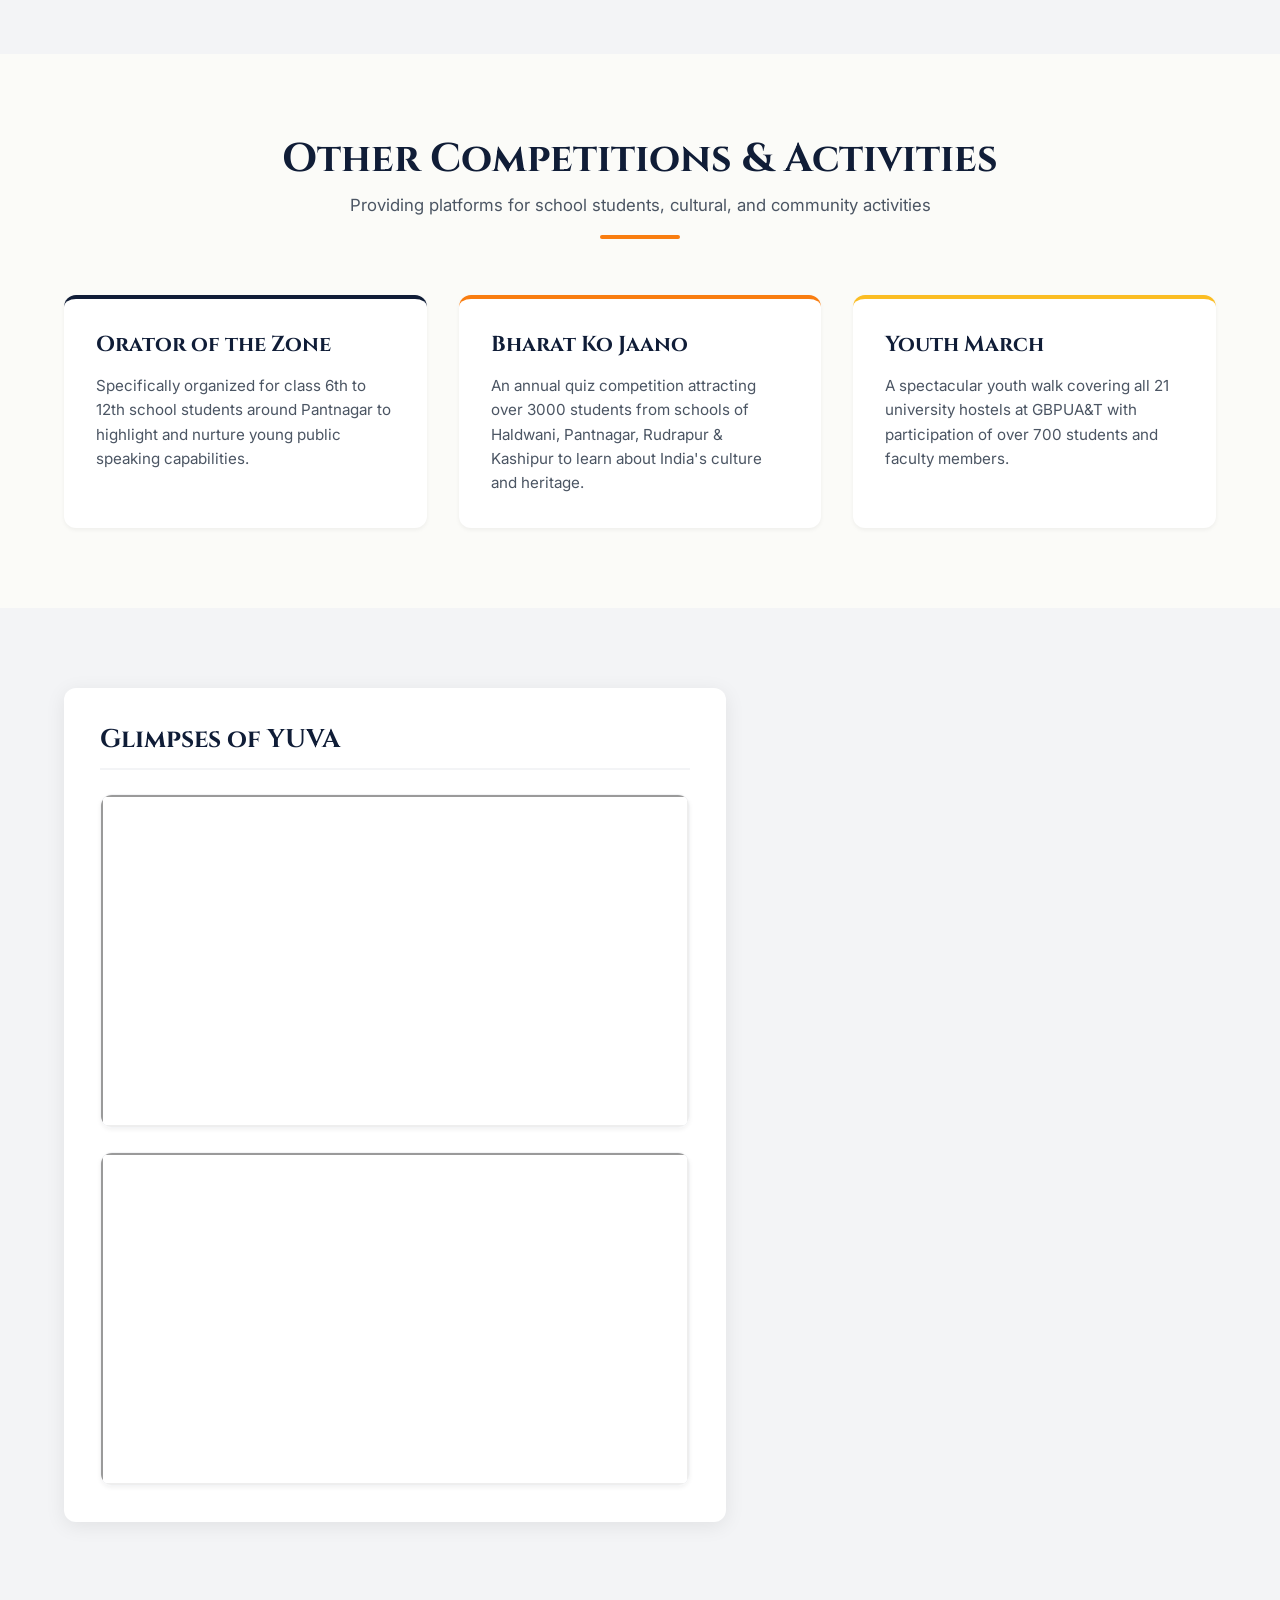
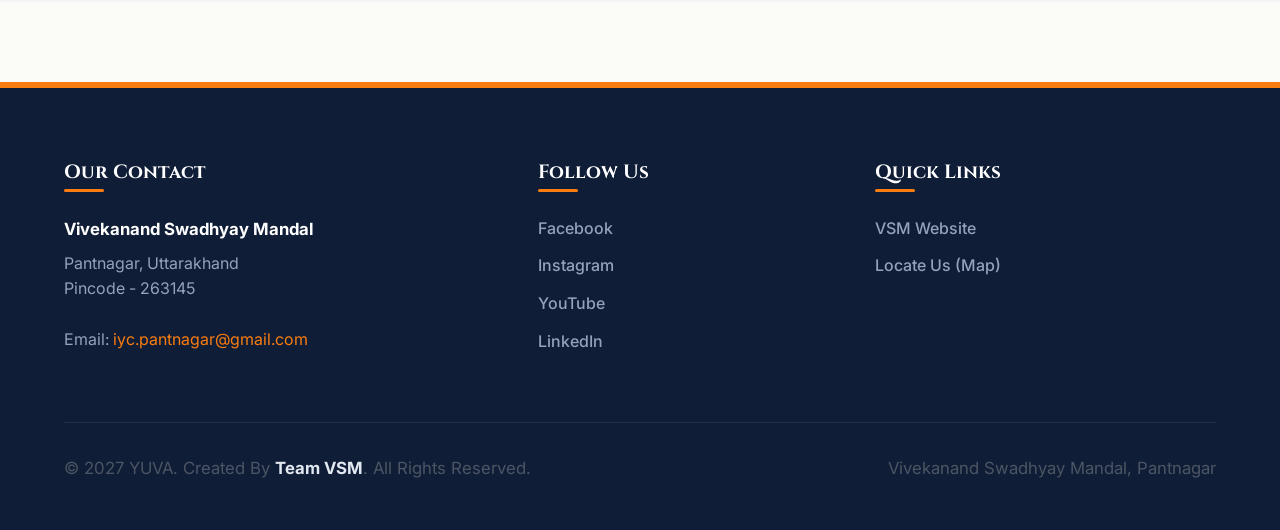
==== commit 3364d452: "renames" ====
--- a/index.html
+++ b/index.html
@@ -63,12 +63,12 @@
             </svg></a>
           <ul class="nav-dropdown">
             <li class="nav-dropdown-item">
-              <a href="docs/YUVA27_Manthan_Brochure.pdf" target="_blank">
+              <a href="docs/manthan-brochure.pdf" target="_blank">
                 National Youth Conference
               </a>
             </li>
             <li class="nav-dropdown-item">
-              <a href="docs/YUVA27_Udbhav_Brochure.pdf" target="_blank">
+              <a href="docs/udbhav-brochure.pdf" target="_blank">
                 National Debate</a>
             </li>
           </ul>
--- a/style.css
+++ b/style.css
@@ -367,7 +367,7 @@
   position: relative;
   height: 90vh;
   min-height: 600px;
-  background: linear-gradient(135deg, var(--glass-navy) 40%, rgba(10, 18, 38, 0.4)), url('../img/backgrounds/yuva_2025.jpg') center center / cover no-repeat;
+  background: linear-gradient(135deg, var(--glass-navy) 40%, rgba(10, 18, 38, 0.4)), url('img/backgrounds/yuva_2025.jpg') center center / cover no-repeat;
   display: flex;
   align-items: center;
   color: var(--text-light);
@@ -1023,7 +1023,7 @@
   position: relative;
   height: 45vh;
   min-height: 300px;
-  background: linear-gradient(135deg, var(--glass-navy) 40%, rgba(10, 18, 38, 0.5)), url('../img/backgrounds/yuva_2024.jpg') center center / cover no-repeat;
+  background: linear-gradient(135deg, var(--glass-navy) 40%, rgba(10, 18, 38, 0.5)), url('img/backgrounds/yuva_2024.jpg') center center / cover no-repeat;
   display: flex;
   align-items: center;
   color: var(--text-light);
